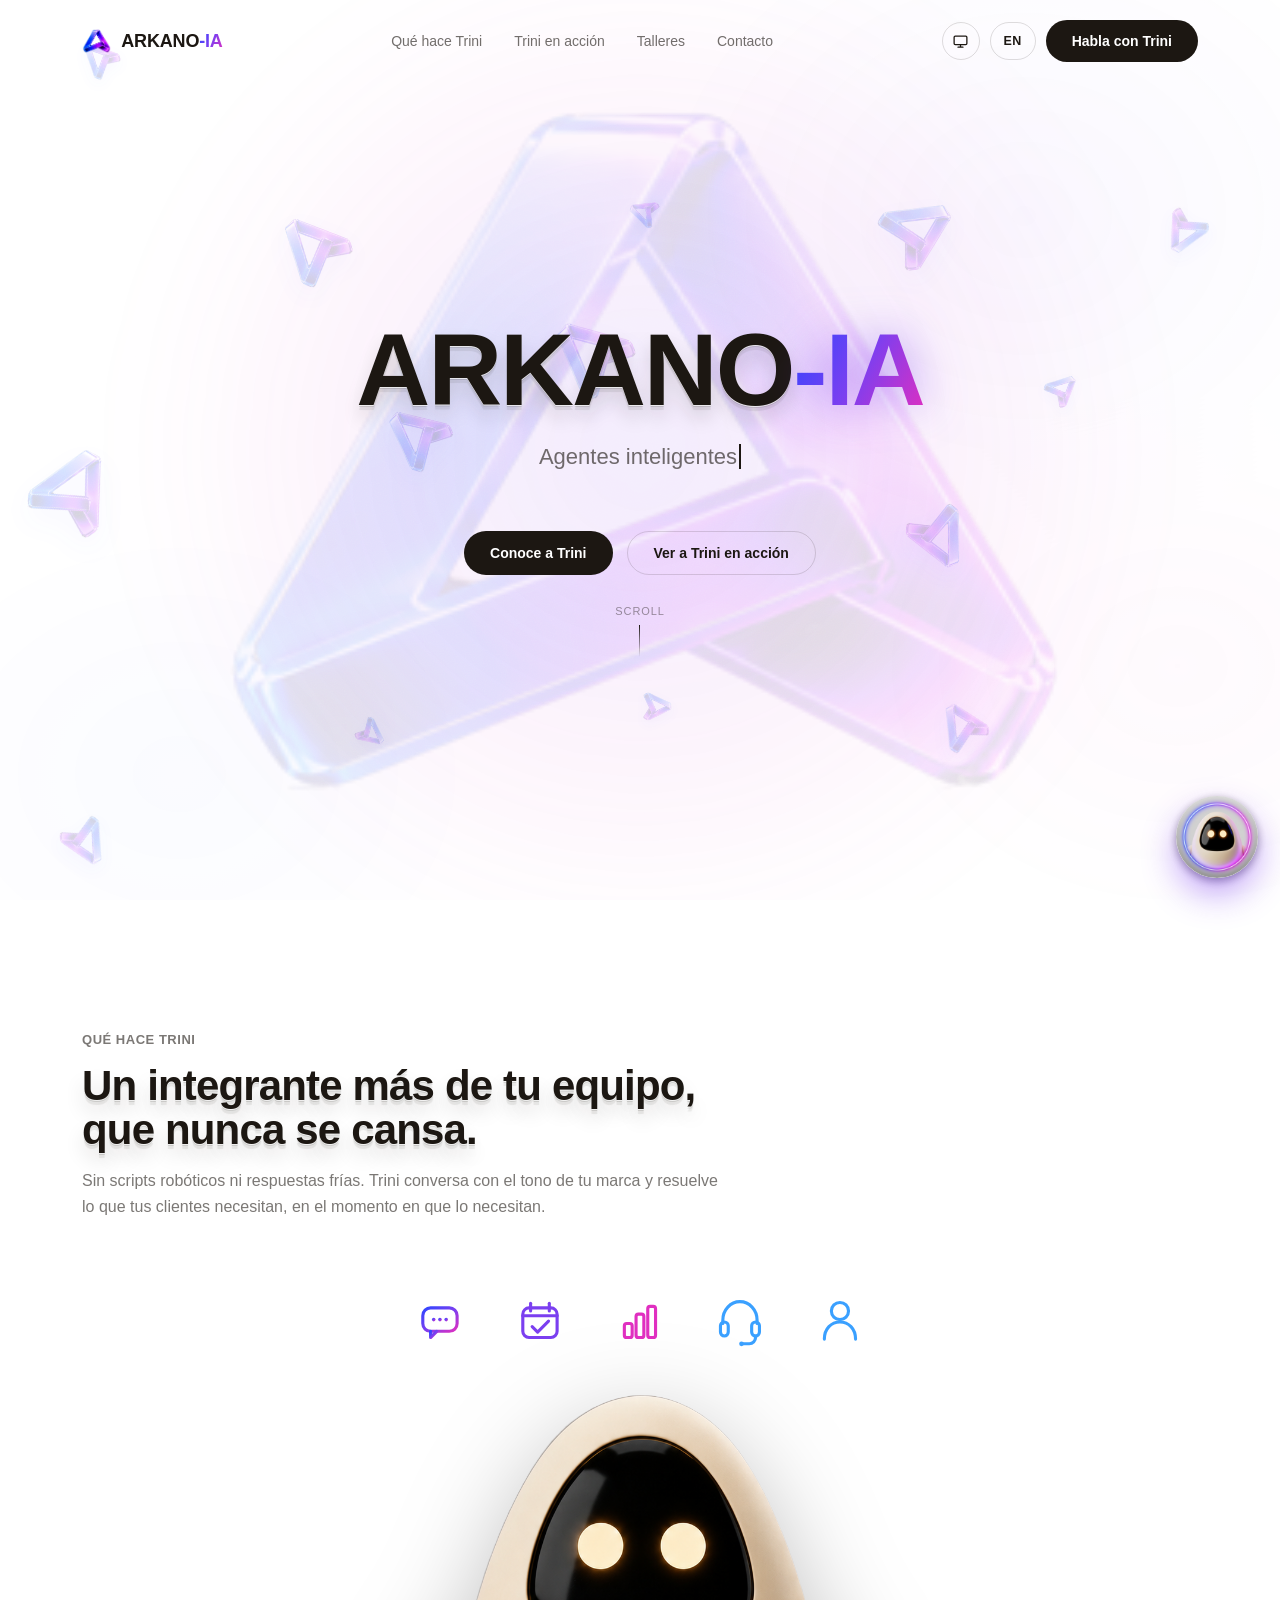
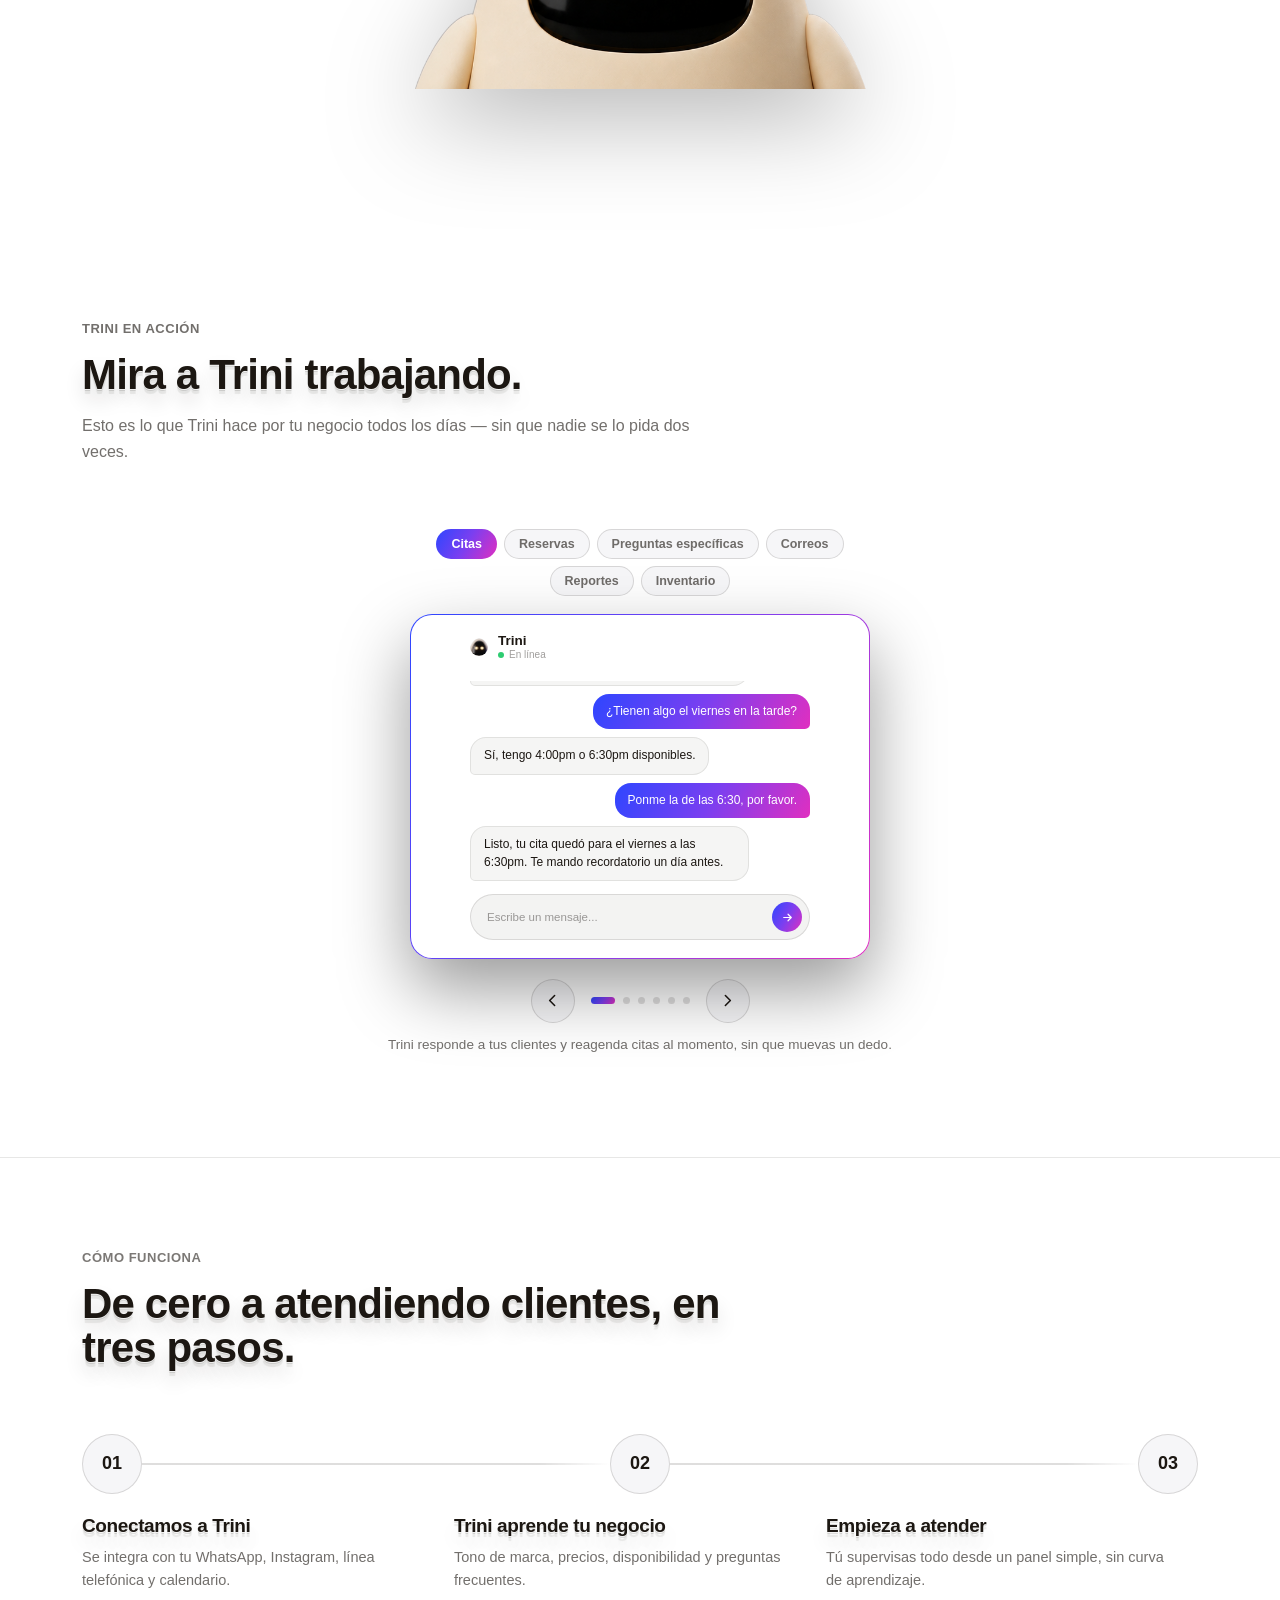
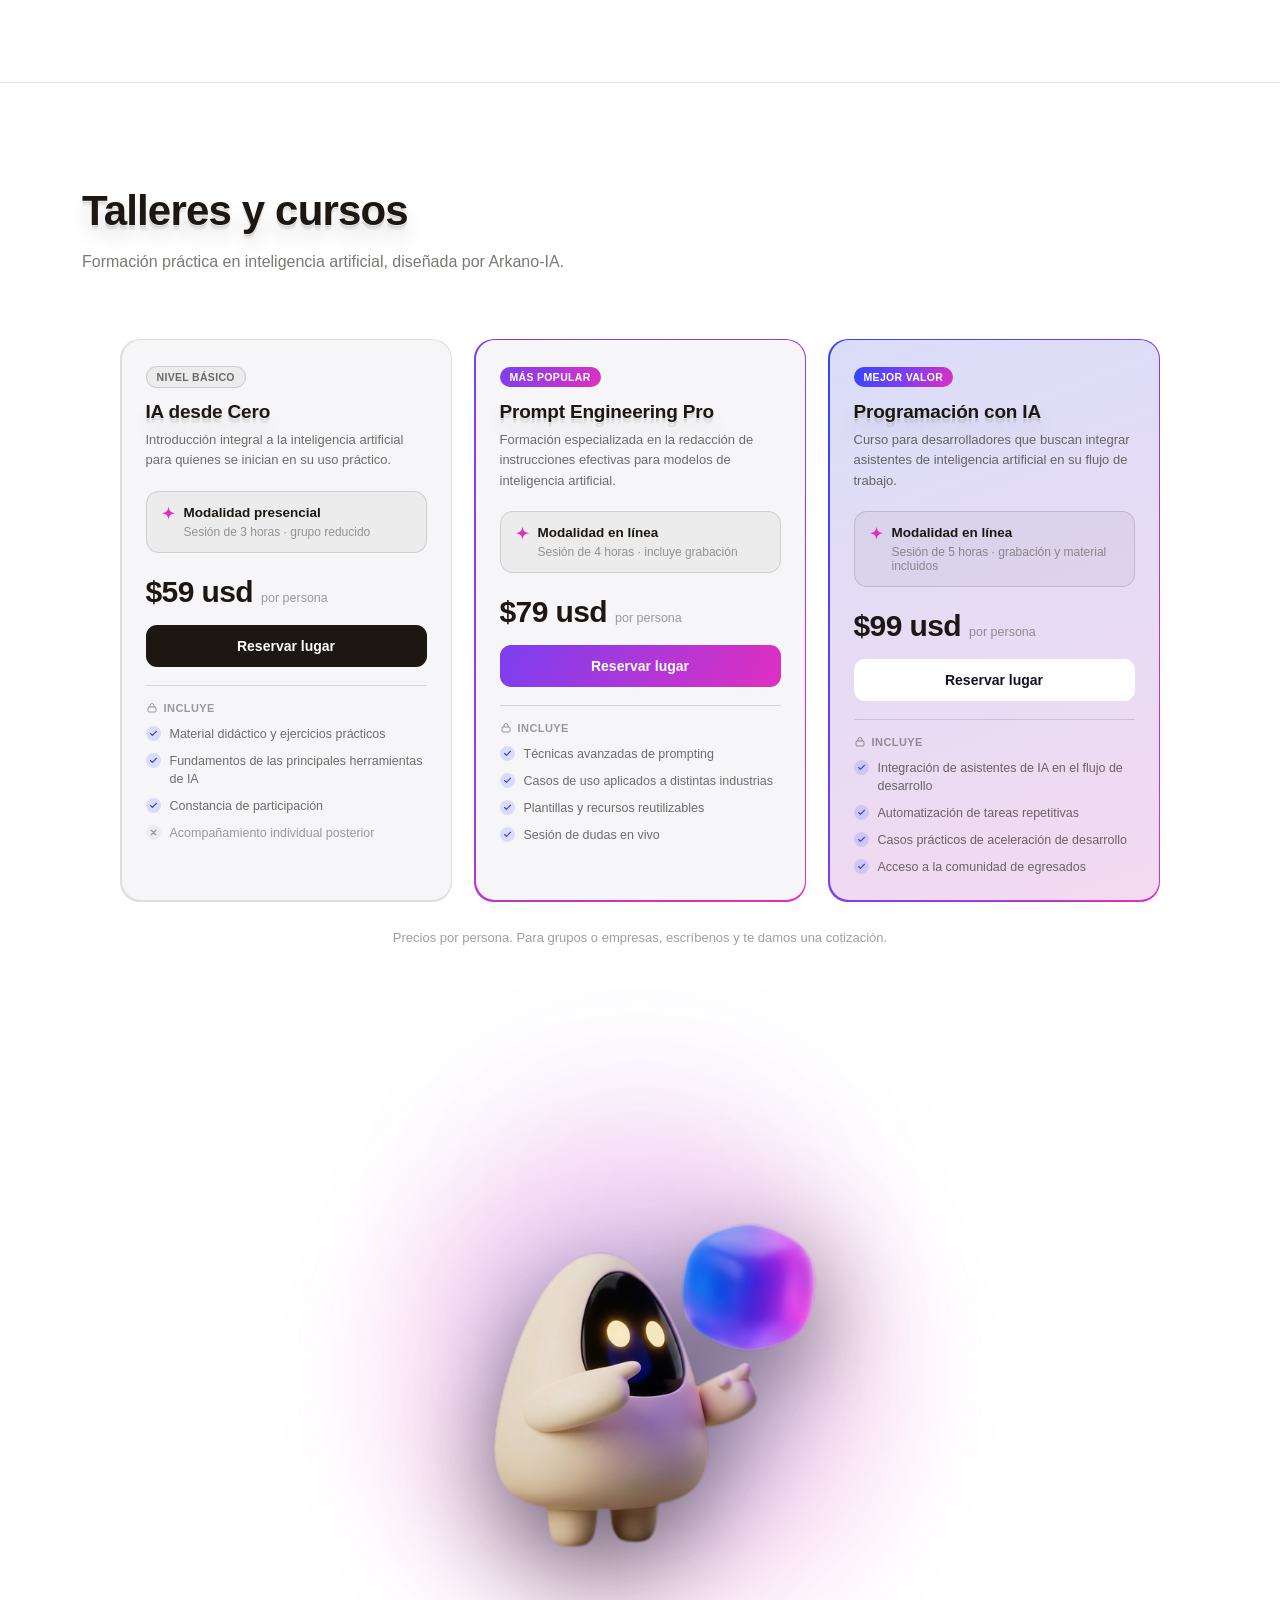
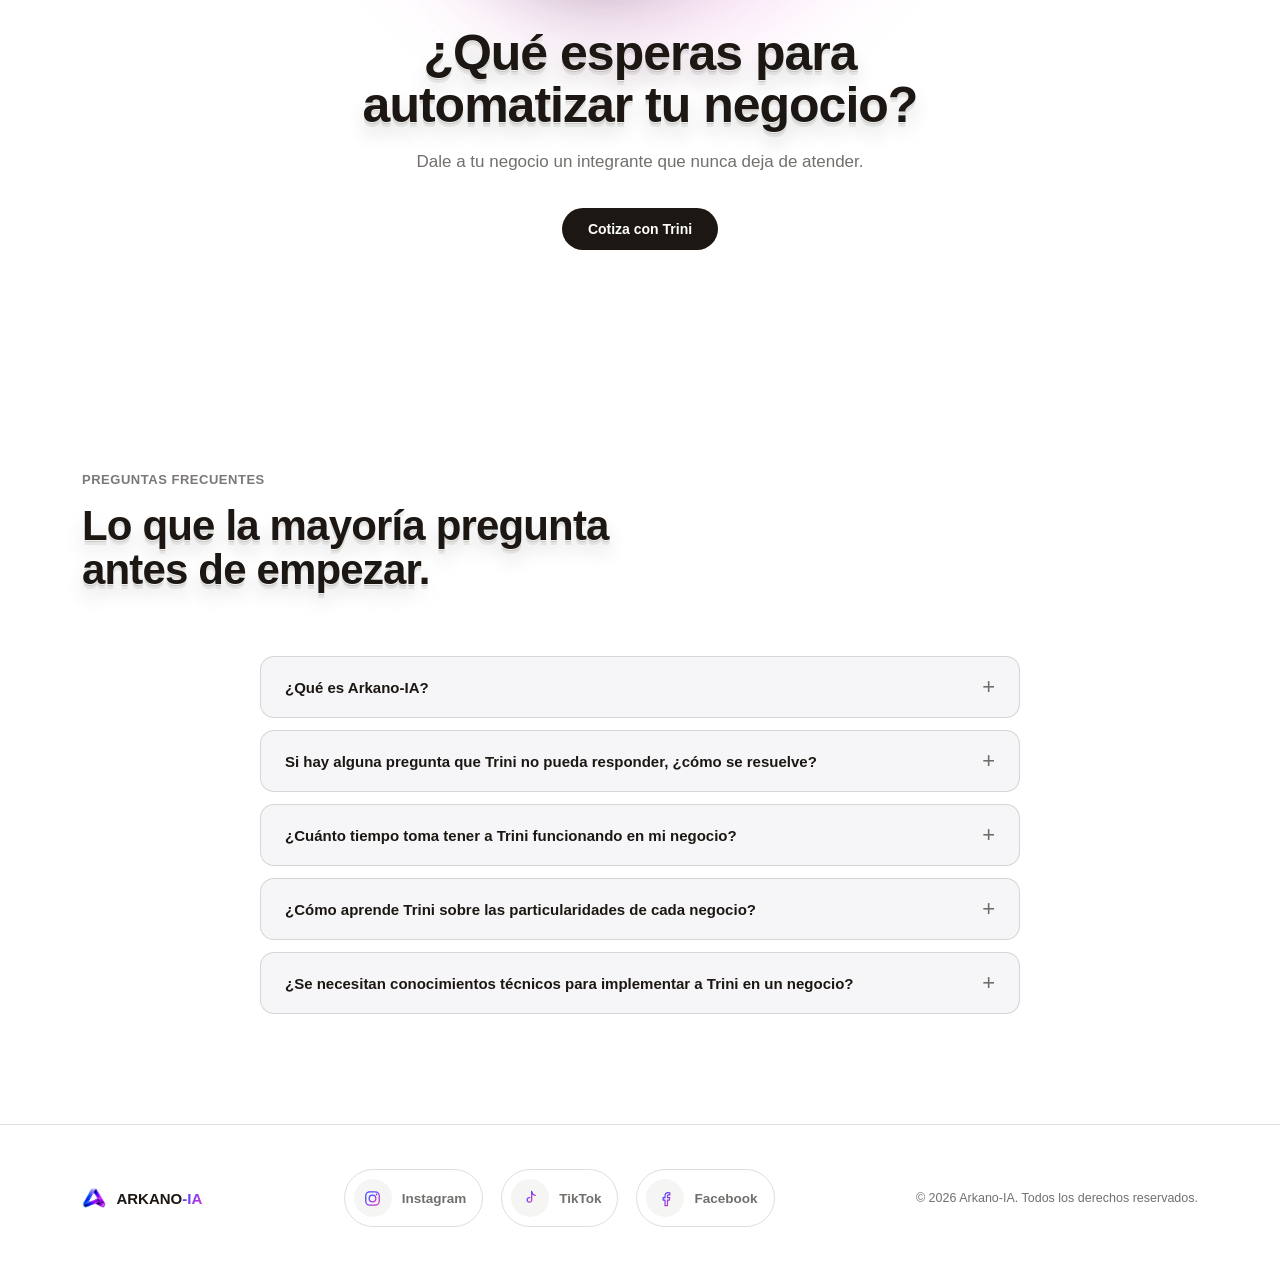
==== frontend/index.html @ 815e3ec0 "fix" ====
<!DOCTYPE html>
<html lang="es">
<head>
<meta charset="UTF-8">
<meta name="viewport" content="width=device-width, initial-scale=1.0">
<title>Arkano-IA — Trini, tu agente de IA para negocios</title>
<meta name="description" content="Trini es el agente de IA de Arkano-IA: atiende chats, llamadas y agenda por tu negocio, 24/7.">
<style>
  :root{
    --g1:#2e46ff;
    --g2:#7b3ff0;
    --g3:#e02fc0;
    --gradient: linear-gradient(120deg, var(--g1) 0%, var(--g2) 50%, var(--g3) 100%);
    --blue-vivid:#3aa0ff;
    --purple-vivid:#a855f7;
    --pink-vivid:#e02fc0;
    --cream:#f1e2ce;
    --ease: cubic-bezier(.16,.8,.24,1);
    --font: -apple-system, BlinkMacSystemFont, "Helvetica Neue", Helvetica, Arial, sans-serif;
  }
  /* ---------- THEME TOKENS ---------- */
  html[data-resolved-theme="dark"]{
    --bg0:#0a0a0b; --bg0-alt:#111113; --bg1:#111113;
    --on0:#ffffff; --on0-soft:rgba(255,255,255,.62); --on0-faint:rgba(255,255,255,.4);
    --on1:#ffffff; --on1-soft:rgba(255,255,255,.58);
    --line0:rgba(255,255,255,.12); --line1:rgba(255,255,255,.1);
    --card-hover:rgba(255,255,255,.045);
    --nav-scrolled:rgba(10,10,11,.78);
    --pill-icon:#ffffff;
    --bg1-veil:rgba(10,10,11,.62);
    --wallpaper-bg:#08080a;
    --heading-shadow: 0 1px 0 rgba(255,255,255,.14), 0 2px 0 rgba(0,0,0,.55), 0 4px 1px rgba(0,0,0,.4), 0 10px 18px rgba(0,0,0,.4);
    --tl-card-bg:#0b0b14; --tl-card-fg:#ffffff; --tl-card-fg-soft:rgba(255,255,255,.62); --tl-card-fg-faint:rgba(255,255,255,.4);
    --tl-card-surface:rgba(255,255,255,.07); --tl-card-surface-border:rgba(255,255,255,.09);
    --tl-card-input-bg:rgba(255,255,255,.06); --tl-card-input-border:rgba(255,255,255,.12);
    --icon-purple:#a78bfa; --icon-pink:#f472d0; --icon-blue:#63b3ff;
  }
  html[data-resolved-theme="light"]{
    --bg0:#ffffff; --bg0-alt:#f6f6f8; --bg1:#f4f4f6;
    --on0:#1c1712; --on0-soft:rgba(28,23,18,.62); --on0-faint:rgba(28,23,18,.42);
    --on1:#1c1712; --on1-soft:rgba(28,23,18,.58);
    --line0:rgba(28,23,18,.14); --line1:rgba(28,23,18,.1);
    --card-hover:rgba(28,23,18,.045);
    --nav-scrolled:rgba(255,255,255,.82);
    --pill-icon:#1c1712;
    --bg1-veil:rgba(255,255,255,.68);
    --wallpaper-bg:#ffffff;
    --heading-shadow: 0 1px 0 rgba(255,255,255,.7), 0 2px 0 rgba(28,23,18,.12), 0 5px 1px rgba(28,23,18,.08), 0 12px 20px rgba(28,23,18,.14);
    --tl-card-bg:#ffffff; --tl-card-fg:#1c1712; --tl-card-fg-soft:rgba(28,23,18,.62); --tl-card-fg-faint:rgba(28,23,18,.42);
    --tl-card-surface:rgba(28,23,18,.045); --tl-card-surface-border:rgba(28,23,18,.09);
    --tl-card-input-bg:rgba(28,23,18,.05); --tl-card-input-border:rgba(28,23,18,.12);
    --icon-purple:#7b3ff0; --icon-pink:#e02fc0; --icon-blue:#3aa0ff;
  }
  *{margin:0;padding:0;box-sizing:border-box;}
  html{scroll-behavior:smooth;}
  body{
    font-family:var(--font);
    background:var(--bg0);
    color:var(--on0);
    -webkit-font-smoothing:antialiased;
    overflow-x:hidden;
    transition:background .5s var(--ease),color .5s var(--ease);
  }
  h1,h2,h3,.display{
    font-family:var(--font);
    font-weight:700;
    letter-spacing:-0.02em;
    line-height:1.05;
    text-shadow:var(--heading-shadow);
  }
  .grad-text{text-shadow:none;}
  img{display:block;max-width:100%;}
  a{color:inherit;text-decoration:none;}
  section{position:relative;}
  .wrap{max-width:1180px;margin:0 auto;padding:0 32px;}
  .eyebrow{
    display:inline-flex;align-items:center;gap:8px;
    font-size:13px;font-weight:600;letter-spacing:.04em;text-transform:uppercase;
    color:var(--on1-soft);
  }
  .grad-text{
    background:var(--gradient);
    -webkit-background-clip:text;background-clip:text;color:transparent;
    -webkit-text-fill-color:transparent;
  }

  /* ---------- LOGO CORE (single fixed logo at the epicenter of the page,
     replaces the old scattered "brand-field" logos. Behaves like a nucleus:
     opens/assembles on load, breathes gently, and a light sweep travels
     across it tied to scroll position). ---------- */
  .logo-core{
    position:fixed;inset:0;z-index:-1;
    background:var(--wallpaper-bg);
    overflow:hidden;pointer-events:none;
    display:flex;align-items:center;justify-content:center;
    transition:background .5s var(--ease);
  }
  /* ---------- LIVE WALLPAPER (page-wide, both themes: floating Arkano
     logos in a soft "espacio arkaniano" — twinkling stars in dark mode,
     bright airy version with no cream in light mode). Fixed, sits behind
     all real content and behind Trini's video, in front of nothing but the
     flat wallpaper-bg color above. ---------- */
  #pageWallpaper{position:fixed;inset:0;z-index:-1;pointer-events:none;}

  /* single cursor aura, page-wide, always on while the pointer moves —
     one medium glow that follows the cursor everywhere on the site
     (replaces the old dual-aura setup: small dot + hero-only big glow) */
  #cursorAura{
    position:fixed;top:0;left:0;width:190px;height:190px;border-radius:50%;
    background:radial-gradient(circle, rgba(123,63,240,.30), rgba(224,47,192,.12) 45%, rgba(123,63,240,0) 72%);
    transform:translate3d(-9999px,-9999px,0);
    pointer-events:none;z-index:150;opacity:0;
    transition:opacity .4s var(--ease);
    mix-blend-mode:screen;
  }
  html[data-resolved-theme="light"] #cursorAura{
    background:radial-gradient(circle, rgba(46,70,255,.16), rgba(224,47,192,.06) 45%, rgba(46,70,255,0) 72%);
    mix-blend-mode:multiply;
  }
  #cursorAura.active{opacity:1;}
  @media(hover:none), (pointer:coarse){ #cursorAura{display:none;} }
  .logo-core-glow{
    position:absolute;left:50%;top:50%;width:min(90vw,1000px);height:min(90vw,1000px);
    transform:translate(-50%,-50%);
    background:radial-gradient(ellipse at center, rgba(123,63,240,.22), rgba(224,47,192,.10) 45%, transparent 72%);
    filter:blur(60px);
  }
  .logo-core-mark{
    position:relative;width:min(72vw,880px);height:min(72vw,880px);
    opacity:0;
    animation:coreOpen 1.6s var(--ease) .2s forwards;
  }
  .logo-core-mark img{
    width:100%;height:100%;object-fit:contain;
    filter:saturate(1.05);
    opacity:.14;
  }
  .logo-core-mark::after{
    /* moving shine, position driven by JS via --core-shine (0 to 1, tied to scroll) */
    content:"";position:absolute;inset:0;
    background:linear-gradient(115deg, transparent 30%, rgba(255,255,255,.55) 47%, rgba(255,255,255,.55) 53%, transparent 70%);
    background-size:280% 280%;
    background-position:calc(var(--core-shine,0) * 100%) calc(var(--core-shine,0) * 100%);
    -webkit-mask-image:url("[data-uri]");mask-image:url("[data-uri]");
    -webkit-mask-size:contain;mask-size:contain;
    -webkit-mask-repeat:no-repeat;mask-repeat:no-repeat;
    -webkit-mask-position:center;mask-position:center;
    mix-blend-mode:overlay;pointer-events:none;
  }
  html[data-resolved-theme="light"] .logo-core-mark img{opacity:.10;}
  html[data-resolved-theme="light"] .logo-core-glow{opacity:.5;}
  @keyframes coreOpen{
    0%{opacity:0;}
    100%{opacity:1;}
  }

  /* ---------- NAV ---------- */
  .nav{
    position:fixed;top:0;left:0;right:0;z-index:100;
    padding:20px 0;
    transition:background .4s var(--ease),border-color .4s var(--ease),padding .3s var(--ease);
    border-bottom:1px solid transparent;
  }
  .nav.scrolled{
    background:var(--nav-scrolled);
    backdrop-filter:blur(14px);
    -webkit-backdrop-filter:blur(14px);
    border-bottom:1px solid var(--line0);
    padding:14px 0;
  }
  .nav .wrap{display:flex;align-items:center;justify-content:space-between;gap:18px;}
  .brand{display:flex;align-items:center;gap:10px;font-weight:700;font-size:18px;letter-spacing:-0.01em;color:var(--on0);}
  .brand img{height:24px;width:auto;flex:0 0 auto;display:block;}
  .nav-links{display:flex;gap:32px;list-style:none;}
  .nav-links a{
    font-size:14px;font-weight:500;color:var(--on0-soft);
    transition:color .3s var(--ease);
    position:relative;
  }
  .nav-links a:hover{color:var(--on0);}
  .nav-links a::after{
    content:"";position:absolute;left:0;bottom:-6px;width:0;height:1.5px;
    background:var(--gradient);transition:width .3s var(--ease);
  }
  .nav-links a:hover::after{width:100%;}
  .nav-cta{display:flex;align-items:center;gap:10px;}
  .menu-btn{display:none;background:none;border:none;cursor:pointer;padding:6px;}
  .menu-btn span{display:block;width:22px;height:2px;background:var(--on0);margin:5px 0;transition:.3s;}

  /* compact toggles */
  .toggle-btn{
    display:flex;align-items:center;justify-content:center;
    width:38px;height:38px;border-radius:50%;
    border:1px solid var(--line0);background:transparent;cursor:pointer;
    color:var(--pill-icon);transition:border-color .3s var(--ease),background .3s var(--ease);
    flex:0 0 auto;position:relative;
  }
  .toggle-btn:hover{border-color:var(--on0-soft);background:var(--card-hover);}
  .toggle-btn svg{width:17px;height:17px;display:block;}
  .toggle-btn .ic{display:none;}
  .toggle-btn .ic.active{display:block;}
  .lang-btn{
    width:auto;padding:0 13px;font-size:12.5px;font-weight:700;letter-spacing:.03em;border-radius:19px;
  }

  /* ---------- BUTTONS ---------- */
  .btn{
    display:inline-flex;align-items:center;justify-content:center;gap:8px;
    padding:13px 26px;border-radius:100px;
    font-size:14px;font-weight:600;
    cursor:pointer;border:none;
    transition:transform .35s var(--ease), box-shadow .35s var(--ease), background .3s var(--ease), color .3s var(--ease);
    white-space:nowrap;
  }
  .btn:active{transform:scale(.96);}
  .btn-primary{
    background:var(--on0);color:var(--bg0);
    position:relative;isolation:isolate;
  }
  .btn-primary::before{
    content:"";position:absolute;inset:-2px;border-radius:100px;
    background:var(--gradient);z-index:-1;opacity:0;
    transition:opacity .4s var(--ease);
  }
  .btn-primary:hover{transform:translateY(-2px);box-shadow:0 8px 24px rgba(123,63,240,.35);}
  .btn-primary:hover::before{opacity:1;}
  .btn-ghost{
    background:transparent;color:var(--on0);
    border:1px solid var(--line0);
  }
  .btn-ghost:hover{border-color:var(--on0-soft);background:var(--card-hover);}

  /* ---------- HERO ---------- */
  .hero{
    background:transparent;
    min-height:100vh;
    display:flex;flex-direction:column;justify-content:center;
    padding:120px 0 40px;
    overflow:hidden;
    position:relative;
  }
  .hero-bg-glow{
    position:absolute;inset:0;
    background:
      radial-gradient(650px 550px at 80% 24%, rgba(123,63,240,.32), transparent 60%),
      radial-gradient(550px 450px at 92% 74%, rgba(224,47,192,.22), transparent 60%),
      radial-gradient(550px 450px at 14% 86%, rgba(46,70,255,.18), transparent 60%);
    pointer-events:none;
  }
  html[data-resolved-theme="light"] .hero-bg-glow{opacity:.12;}
  .hero-grain{
    position:absolute;inset:0;opacity:.5;mix-blend-mode:overlay;pointer-events:none;
    background-image:url("data:image/svg+xml,%3Csvg xmlns='http://www.w3.org/2000/svg' width='140' height='140'%3E%3Cfilter id='n'%3E%3CfeTurbulence type='fractalNoise' baseFrequency='0.9' numOctaves='2' stitchTiles='stitch'/%3E%3C/filter%3E%3Crect width='100%25' height='100%25' filter='url(%23n)' opacity='0.35'/%3E%3C/svg%3E");
  }
  .hero .wrap{position:relative;z-index:2;flex:1;display:flex;flex-direction:column;justify-content:center;pointer-events:none;}
  .hero .wrap .btn, .hero .wrap a{pointer-events:auto;}
  .hero-col{display:flex;flex-direction:column;align-items:center;text-align:center;min-height:56vh;justify-content:center;}
  .hero-title{
    display:flex;flex-wrap:wrap;align-items:baseline;justify-content:center;
    font-size:clamp(46px,8vw,116px);
    color:var(--on0);
    line-height:.92;
    margin:0;
  }
  .hero-title .accent{
    background:var(--gradient);
    -webkit-background-clip:text;background-clip:text;color:transparent;
    -webkit-text-fill-color:transparent;
    filter:drop-shadow(0 0 22px rgba(123,63,240,.55));
    text-shadow:none;
    position:relative;
  }
  .hero-tagline{
    font-size:clamp(17px,2vw,22px);line-height:1.5;color:var(--on0-soft);
    max-width:560px;margin:22px auto 0;min-height:2.6em;
  }
  .hero-tagline .type-target{
    color:var(--on0);font-style:italic;font-weight:600;
    border-right:2px solid var(--on0);padding-right:2px;
  }
  .hero-tagline .type-target.settled{border-right:2px solid transparent;}
  .hero-actions{display:flex;gap:14px;flex-wrap:wrap;justify-content:center;margin-top:34px;}

  .scroll-cue{
    position:relative;margin:30px auto 0;
    display:flex;flex-direction:column;align-items:center;gap:8px;
    color:var(--on0-faint);font-size:11px;letter-spacing:.08em;text-transform:uppercase;
    z-index:2;
  }
  .scroll-cue .line{width:1px;height:32px;background:linear-gradient(var(--on0),transparent);animation:scrollcue 1.8s ease-in-out infinite;}
  @keyframes scrollcue{0%{opacity:0;transform:scaleY(0);transform-origin:top;}40%{opacity:1;transform:scaleY(1);transform-origin:top;}100%{opacity:0;transform:scaleY(1);transform-origin:bottom;}}

  /* ---------- REVEAL ---------- */
  .reveal{opacity:0;transform:translateY(28px);transition:opacity .8s var(--ease),transform .8s var(--ease);}
  .reveal.in-view{opacity:1;transform:translateY(0);}
  .stagger .reveal:nth-child(1){transition-delay:.05s;}
  .stagger .reveal:nth-child(2){transition-delay:.15s;}
  .stagger .reveal:nth-child(3){transition-delay:.25s;}
  .stagger .reveal:nth-child(4){transition-delay:.35s;}

  /* ---------- FEATURES ---------- */
  .features{padding:130px 0;background:var(--bg1-veil);transition:background .5s var(--ease);}
  .section-head{max-width:640px;margin-bottom:64px;}
  .section-head h2{font-size:clamp(28px,3.6vw,42px);margin-top:16px;color:var(--on1);}
  .section-head p{font-size:16px;color:var(--on1-soft);margin-top:16px;line-height:1.6;}

  .trini-skills{
    position:relative;
    max-width:800px;margin:0 auto;
    display:flex;flex-direction:column;align-items:center;
    gap:28px;
  }
  /* one centered row, all 8 icons above Trini's head — flexbox instead of
     manual absolute offsets, so they can never drift into overlapping her */
  .skill-row{
    display:flex;flex-wrap:wrap;align-items:center;justify-content:center;
    gap:20px 22px;max-width:100%;
  }
  .trini-figure{position:relative;display:flex;justify-content:center;width:100%;}
  /* source photo is already cropped to head + start of shoulder/arm, with
     background removed -- no extra CSS cropping/masking needed */
  .trini-bust-img{
    position:relative;z-index:0;display:block;
    height:clamp(200px,26vw,300px);width:auto;
    object-fit:contain;
    filter:drop-shadow(0 30px 50px rgba(0,0,0,.28));
    pointer-events:none;
    user-select:none;
  }
  /* clean line-icon style: no drop-shadow/halo (that was the source of the
     "dirty" look in light mode), no visible frame -- just the icon */
  .skill-node{
    position:relative;z-index:2;
    width:78px;height:78px;flex:0 0 auto;
    display:flex;align-items:center;justify-content:center;
    background:none;border:none;padding:0;cursor:pointer;
    transition:transform .35s var(--ease), filter .35s var(--ease);
  }
  .skill-node svg, .skill-node img{width:64%;height:64%;object-fit:contain;pointer-events:none;user-select:none;display:block;}
  .skill-node:hover, .skill-node:focus-visible{
    transform:translateY(-4px) scale(1.14);
    filter:brightness(1.12) saturate(1.15);
    outline:none;
  }
  .skill-tip{
    position:absolute;bottom:calc(100% + 10px);left:50%;
    transform:translate(-50%,4px);
    background:rgba(15,15,18,.94);color:#fff;
    font-size:11.5px;font-weight:600;white-space:nowrap;
    padding:6px 11px;border-radius:100px;
    opacity:0;pointer-events:none;
    transition:opacity .25s var(--ease), transform .25s var(--ease);
  }
  .skill-node:hover .skill-tip, .skill-node:focus-visible .skill-tip{
    opacity:1;transform:translate(-50%,0);
  }

  @media(max-width:760px){
    .trini-skills{gap:18px;}
    .skill-row{gap:14px 16px;max-width:340px;}
    .skill-node{width:58px;height:58px;}
    .trini-bust-img{height:clamp(180px,44vw,240px);}
  }

  /* ---------- HOW ---------- */
  .how{background:transparent;color:var(--on0);padding:100px 0;}
  .how .section-head h2{color:var(--on0);}
  .how .section-head p{color:var(--on0-soft);}
  .how .eyebrow{color:var(--on0-soft);}
  /* Track and text are two separate rows. Because the track is a single flex
     row, the connecting lines and the circles share the same flex cross-axis
     center by construction — no JS measurement, no drift, no "line glued to
     the bottom of the circle" bug possible. */
  .steps-track{display:flex;align-items:center;margin-top:20px;}
  .step-num{
    width:60px;height:60px;border-radius:50%;flex:0 0 auto;
    background:var(--bg0-alt);border:1px solid var(--line0);
    display:flex;align-items:center;justify-content:center;
    font-weight:700;font-size:18px;color:var(--on0);
  }
  .step-line{
    flex:1 1 auto;height:2px;position:relative;
    background:linear-gradient(90deg, var(--line0), var(--line0) 85%, transparent);
  }
  /* one continuous light travels 1->2, then only once it arrives does it
     continue 2->3 -- both segments share a single 6s cycle so they never
     animate independently/simultaneously like two separate loops. */
  .step-line::after{
    content:"";position:absolute;inset:0;
    background:var(--gradient);
    transform-origin:left center;transform:scaleX(0);
  }
  .step-line-1::after{animation:step-seg1 6s ease-in-out infinite;}
  .step-line-2::after{animation:step-seg2 6s ease-in-out infinite;}
  @keyframes step-seg1{
    0%{transform:scaleX(0);}
    8%{transform:scaleX(0);}
    42%{transform:scaleX(1);}
    100%{transform:scaleX(1);}
  }
  @keyframes step-seg2{
    0%{transform:scaleX(0);}
    58%{transform:scaleX(0);}
    92%{transform:scaleX(1);}
    100%{transform:scaleX(1);}
  }
  .steps{
    display:grid;grid-template-columns:repeat(3,1fr);gap:0;margin-top:22px;
  }
  .step{padding:0 28px 0 0;position:relative;}
  .step:first-child{padding-left:0;}
  .step h3{font-size:19px;margin-bottom:10px;font-weight:700;color:var(--on0);}
  .step p{font-size:14.5px;color:var(--on0-soft);line-height:1.6;}

  /* ---------- TRINI EN ACCIÓN: chat-example carousel. One "stage" holding
     4 scenario cards (correos, inventario, citas, llamadas); each shows a
     short chat (owner's request + Trini's reply) plus a static list of what
     got done. Next/Prev slides the stack sideways so cards physically
     change place, and the active card's one-line caption is mirrored into
     the footer. */
  .trini-live{margin-top:28px;}

  /* ---------- TRINI EN ACCION: shared frame for chat + video slides ----------
     All six demos (3 chat scenarios + 3 automation videos) live in one
     carousel and share the exact same "frame" -- same gradient border,
     radius, shadow and container size -- so it reads as one product, not
     two stitched-together sections. Chat content is centered inside the
     frame (.tl-card-chat); video fills the frame edge-to-edge (.tlv-media
     inside .tl-card-video), with the "En vivo" badge overlaid on top. */
  .tlv-badge{
    position:absolute;top:14px;right:14px;display:flex;align-items:center;gap:6px;
    background:rgba(10,10,11,.6);backdrop-filter:blur(6px);border:1px solid rgba(255,255,255,.14);
    border-radius:999px;padding:5px 10px 5px 8px;font-size:10.5px;font-weight:700;color:#fff;letter-spacing:.02em;
  }
  .tlv-badge .rec-dot{width:6px;height:6px;border-radius:50%;background:#ff5a5a;box-shadow:0 0 6px #ff5a5a;animation:tlv-pulse 1.4s ease-in-out infinite;}
  @keyframes tlv-pulse{0%,100%{opacity:1;}50%{opacity:.35;}}

  /* ---------- TRINI EN ACCION: phone-style chat mockup ----------
     Each scenario is rendered as a fixed "dark phone screen" card with a
     signature Arkano gradient border, regardless of the page's light/dark
     theme -- it reads like an actual chat screenshot, per the reference
     the client shared. Header (avatar + name + online) lives inside the
     card itself; a fake input bar at the bottom completes the app feel. */
  .tl-stage{
    position:relative;width:100%;max-width:460px;aspect-ratio:4/3;margin:0 auto;
    perspective:1200px;
  }
  @media(max-width:600px){
    .tl-stage{aspect-ratio:3/4;max-width:320px;}
  }
  .tl-card{
    position:absolute;inset:0;border-radius:22px;overflow:hidden;
    background-image:linear-gradient(var(--tl-card-bg),var(--tl-card-bg)), var(--gradient);
    background-origin:border-box;
    background-clip:padding-box, border-box;
    border:1.5px solid transparent;
    box-shadow:0 30px 70px rgba(0,0,0,.4);
    opacity:0;transform:translateX(52px) scale(.94);pointer-events:none;
    transition:transform .5s var(--ease), opacity .45s var(--ease);
    color:var(--tl-card-fg);
  }
  .tl-card.active{opacity:1;transform:translateX(0) scale(1);pointer-events:auto;z-index:3;}
  .tl-card.prev{opacity:0;transform:translateX(-52px) scale(.94);z-index:1;}
  /* chat-type slide: content centered inside the shared frame, doesn't
     stretch edge-to-edge the way the video slides do */
  .tl-card-chat{
    display:flex;align-items:center;justify-content:center;
    width:100%;height:100%;padding:18px 16px;
  }
  /* video-type slide: the video (.tlv-media) fills the shared frame
     completely -- same frame chrome, no padding letterboxing it */
  .tl-card > .tlv-media{position:relative;width:100%;height:100%;background:#0a0a0b;overflow:hidden;}
  .tl-card > .tlv-media video{width:100%;height:100%;object-fit:cover;display:block;}
  /* inner wrapper takes the mouse-follow tilt, kept separate from the
     outer .tl-card so the slide-in/out transform above never conflicts
     with it -- a small always-on "alive" motion, like aside.com's demo. */
  .tl-card-tilt{
    display:flex;flex-direction:column;width:100%;max-width:340px;max-height:100%;
    transition:transform .15s ease-out;will-change:transform;
  }

  .tl-phone-head{
    display:flex;align-items:center;gap:10px;flex:0 0 auto;
    padding-bottom:10px;margin-bottom:10px;
    border-bottom:1px solid rgba(255,255,255,.1);
  }
  .tl-phone-avatar,.tl-bubble-avatar{
    width:18px;height:18px;border-radius:50%;flex:0 0 auto;margin-top:1px;
    background-image:url("[data-uri]");background-size:cover;background-position:center;
  }
  .tl-phone-head-info strong{font-size:13.5px;font-weight:700;color:var(--tl-card-fg);display:block;}
  .tl-phone-status{font-size:10px;color:var(--tl-card-fg-faint);display:flex;align-items:center;gap:5px;margin-top:1px;}
  .tl-phone-dot{width:6px;height:6px;border-radius:50%;background:#2ecc71;display:inline-block;flex:0 0 auto;animation:tlPulse 1.4s ease-in-out infinite;}
  @keyframes tlPulse{0%,100%{opacity:1;transform:scale(1);}50%{opacity:.4;transform:scale(.7);}}

  .tl-chat{display:flex;flex-direction:column;gap:8px;flex:1;justify-content:flex-end;overflow-y:auto;scrollbar-width:none;min-height:0;}
  .tl-chat::-webkit-scrollbar{display:none;}
  .tl-bubble{max-width:82%;padding:9px 13px;border-radius:16px;font-size:12px;line-height:1.45;}
  .tl-bubble.user{align-self:flex-end;background:var(--gradient);color:#fff;border-bottom-right-radius:5px;}
  .tl-bubble.trini{
    align-self:flex-start;background:var(--tl-card-surface);border:1px solid var(--tl-card-surface-border);
    color:var(--tl-card-fg);border-bottom-left-radius:5px;
  }

  /* file-attachment bubble -- used by the reports scenario so a delivered
     file reads as a real chat attachment, never as a bare result list */
  .tl-bubble-file .tl-file-card{
    display:flex;align-items:center;gap:9px;
    background:rgba(255,255,255,.09);border:1px solid rgba(255,255,255,.14);border-radius:11px;
    padding:8px 11px;min-width:170px;margin-bottom:7px;
  }
  .tl-file-icon{width:30px;height:30px;border-radius:8px;flex:0 0 auto;background:#22c55e;color:#ffffff;display:flex;align-items:center;justify-content:center;}
  .tl-file-icon svg{width:15px;height:15px;}
  .tl-file-info{display:flex;flex-direction:column;gap:1px;min-width:0;}
  .tl-file-info strong{font-size:11px;font-weight:700;color:var(--tl-card-fg);white-space:nowrap;overflow:hidden;text-overflow:ellipsis;}
  .tl-file-info span{font-size:9.5px;color:var(--tl-card-fg-faint);}

  /* decorative input bar -- not a real text field, just completes the
     "live app" feel; the send button also advances to the next scenario */
  .tl-input-bar{
    display:flex;align-items:center;gap:9px;flex:0 0 auto;
    margin-top:13px;padding:7px 7px 7px 16px;
    border-radius:100px;background:var(--tl-card-input-bg);border:1px solid var(--tl-card-input-border);
  }
  .tl-input-fake{flex:1;font-size:11.5px;color:var(--tl-card-fg-faint);}
  .tl-send-btn{
    width:30px;height:30px;border-radius:50%;flex:0 0 auto;border:none;cursor:pointer;
    background:var(--gradient);color:#fff;display:flex;align-items:center;justify-content:center;
    transition:transform .25s var(--ease), filter .25s var(--ease);
  }
  .tl-send-btn:hover{transform:scale(1.08);filter:brightness(1.12);}
  .tl-send-btn:active{transform:scale(.95);}
  .tl-send-btn svg{width:13px;height:13px;}

  /* labeled tabs: one per scenario, showing what Trini is doing so people
     can jump straight to the case they care about instead of only using
     prev/next arrows or plain dots */
  .tl-tabs{
    display:flex;flex-wrap:wrap;align-items:center;justify-content:center;
    gap:7px;margin:0 auto 18px;max-width:460px;
  }
  .tl-tab{
    font:inherit;font-size:12.5px;font-weight:600;
    padding:7px 14px;border-radius:100px;cursor:pointer;
    color:var(--on0-soft);background:var(--bg0-alt);border:1px solid var(--line0);
    transition:color .25s var(--ease), background .25s var(--ease), border-color .25s var(--ease), transform .2s var(--ease);
  }
  .tl-tab:hover{color:var(--on0);transform:translateY(-1px);}
  .tl-tab.active{
    color:#fff;border:none;padding:8px 15px;
    background:var(--gradient);
  }
  @media(max-width:600px){ .tl-tabs{gap:6px;} .tl-tab{font-size:11.5px;padding:6px 11px;} }

  .tl-controls{display:flex;align-items:center;justify-content:center;gap:16px;margin-top:20px;}
  .tl-nav{
    width:44px;height:44px;border-radius:50%;border:1px solid var(--line0);background:var(--bg0-alt);
    display:flex;align-items:center;justify-content:center;cursor:pointer;flex:0 0 auto;
    transition:border-color .25s var(--ease), background .25s var(--ease), transform .2s var(--ease);
  }
  .tl-nav svg{width:17px;height:17px;color:var(--on0);}
  .tl-nav:hover{border:none;background:var(--gradient);transform:translateY(-1px);}
  .tl-nav:hover svg{color:#fff;}
  .tl-dots{display:flex;gap:8px;}
  .tl-dot{width:7px;height:7px;border-radius:100px;background:var(--line0);cursor:pointer;transition:width .3s var(--ease), background .3s var(--ease);border:none;padding:0;}
  .tl-dot.active{width:24px;background:var(--gradient);}
  .tl-caption-wrap{text-align:center;margin-top:14px;min-height:20px;}
  .tl-caption{font-size:13.5px;color:var(--on0-soft);opacity:0;transition:opacity .3s var(--ease);}
  .tl-caption.show{opacity:1;}

  /* ---------- TALLERES Y CURSOS (moved here from precios.html — pink
     accent, click-to-expand package cards) ---------- */
  .workshops{padding:90px 0 40px;}
  .ws-grid{display:grid;grid-template-columns:repeat(4,1fr);gap:22px;margin-top:8px;align-items:stretch;}
  .ws-grid-3{grid-template-columns:repeat(3,1fr);max-width:1040px;margin-left:auto;margin-right:auto;}
  .ws-card{position:relative;border-radius:20px;padding:1.5px;}
  .ws-card::before{content:"";position:absolute;inset:0;border-radius:20px;background:var(--line0);opacity:1;transition:opacity .25s var(--ease),background .25s var(--ease);}
  .ws-card:hover::before{opacity:1;}
  .ws-card-popular::before{background:linear-gradient(135deg, var(--g2), var(--pink-vivid));}
  .ws-card-value::before{background:var(--gradient);}
  .ws-card::after{content:"";position:absolute;inset:-16px;border-radius:26px;z-index:-1;background:var(--gradient);filter:blur(26px);opacity:0;transition:opacity .3s var(--ease);}
  .ws-card:hover::after{opacity:.3;}
  .ws-inner{position:relative;display:flex;flex-direction:column;height:100%;border-radius:19px;background:var(--bg0-alt);padding:26px 24px 24px;z-index:1;}
  .ws-card-value .ws-inner{background:linear-gradient(160deg, rgba(46,70,255,.14), rgba(224,47,192,.14)), var(--bg0-alt);}
  .ws-badge-row{display:flex;align-items:center;gap:8px;flex-wrap:wrap;margin-bottom:14px;min-height:22px;}
  .ws-badge{display:inline-flex;align-items:center;font-size:10.5px;font-weight:700;letter-spacing:.03em;text-transform:uppercase;color:var(--on0-soft);background:var(--card-hover);border:1px solid var(--line0);border-radius:999px;padding:4px 10px;}
  .ws-badge-accent{color:#fff;background:linear-gradient(120deg, var(--g2), var(--pink-vivid));border:none;}
  .ws-badge-value{color:#fff;background:var(--gradient);border:none;}
  .ws-name{font-size:19px;font-weight:800;color:var(--on0);letter-spacing:-.01em;}
  .ws-tagline{font-size:13px;color:var(--on0-soft);line-height:1.55;margin-top:8px;min-height:40px;}
  .ws-feature-box{margin-top:20px;border:1px solid var(--line0);border-radius:13px;padding:13px 14px;background:var(--card-hover);}
  .ws-feature-top{display:flex;align-items:center;gap:8px;font-size:13.5px;font-weight:700;color:var(--on0);}
  .ws-feature-top svg{width:15px;height:15px;flex:0 0 auto;color:var(--pink-vivid);}
  .ws-feature-sub{font-size:12px;color:var(--on0-faint);margin-top:5px;padding-left:23px;}
  .ws-price-row{display:flex;align-items:baseline;gap:8px;margin-top:22px;flex-wrap:wrap;}
  .ws-price{font-size:30px;font-weight:800;color:var(--on0);letter-spacing:-.02em;}
  .ws-price-note{font-size:12.5px;color:var(--on0-faint);}
  .ws-cta{margin-top:16px;width:100%;border:none;border-radius:11px;padding:13px 16px;font-size:14px;font-weight:700;cursor:pointer;font-family:var(--font);transition:transform .2s var(--ease),filter .2s var(--ease);background:var(--on0);color:var(--bg0);}
  .ws-cta:hover{filter:brightness(1.08);transform:translateY(-1px);}
  .ws-card-popular .ws-cta{background:linear-gradient(120deg, var(--g2), var(--pink-vivid));color:#fff;}
  .ws-card-value .ws-cta{background:#fff;color:#171022;}
  .ws-checklist{margin-top:18px;padding-top:16px;border-top:1px solid var(--line0);flex:1;}
  .ws-checklist-head{display:flex;align-items:center;gap:6px;font-size:11px;font-weight:700;letter-spacing:.04em;text-transform:uppercase;color:var(--on0-faint);margin-bottom:11px;}
  .ws-checklist-head svg{width:12px;height:12px;}
  .ws-checklist ul{list-style:none;display:flex;flex-direction:column;gap:9px;}
  .ws-checklist li{display:flex;align-items:flex-start;gap:9px;font-size:12.5px;color:var(--on0-soft);line-height:1.45;}
  .ws-checklist li .ws-check{flex:0 0 auto;width:15px;height:15px;border-radius:50%;display:flex;align-items:center;justify-content:center;margin-top:1px;}
  .ws-checklist li.yes .ws-check{background:rgba(46,70,255,.14);color:var(--g1);}
  .ws-checklist li.no .ws-check{background:var(--card-hover);color:var(--on0-faint);}
  .ws-checklist li.no{color:var(--on0-faint);}
  .ws-checklist li .ws-check svg{width:9px;height:9px;}
  .workshops-note{font-size:13px;color:var(--on0-faint);margin-top:28px;text-align:center;}
  @media(max-width:820px){
    .ws-grid-3{grid-template-columns:1fr;max-width:420px;}
  }

  /* ---------- TRUST ---------- */
  .trust{padding:90px 0;border-top:1px solid var(--line1);border-bottom:1px solid var(--line1);background:var(--bg1-veil);}
  .trust-grid{display:grid;grid-template-columns:repeat(2,1fr);gap:40px;max-width:760px;margin:0 auto;}
  .trust-item{display:flex;gap:16px;align-items:flex-start;}
  .trust-icon{flex:0 0 auto;width:38px;height:38px;border-radius:10px;background:var(--card-hover);display:flex;align-items:center;justify-content:center;}
  .trust-icon svg{width:19px;height:19px;}
  .trust-item h4{font-size:15.5px;font-weight:600;margin-bottom:5px;color:var(--on1);}
  .trust-item p{font-size:13.5px;color:var(--on1-soft);line-height:1.5;}

  /* ---------- CTA FINAL ---------- */
  .cta-final{
    background:transparent;color:var(--on0);
    padding:150px 0;text-align:center;overflow:hidden;position:relative;
  }
  .cta-final .bg-glow{
    position:absolute;inset:0;
    background:radial-gradient(500px 400px at 50% 20%, rgba(123,63,240,.28), transparent 65%);
    pointer-events:none;
  }
  html[data-resolved-theme="light"] .cta-final .bg-glow{opacity:.15;}
  .cta-final .img-wrap{position:relative;width:min(78vw,480px);margin:0 auto 12px;}
  .cta-final .img-glow{
    position:absolute;left:50%;top:50%;width:130%;height:130%;transform:translate(-50%,-50%);
    background:radial-gradient(ellipse at center, rgba(123,63,240,.36), rgba(224,47,192,.16) 45%, transparent 72%);
    filter:blur(36px);pointer-events:none;
  }
  .cta-final img{
    position:relative;z-index:2;width:100%;height:auto;
    animation:float 6s ease-in-out infinite;
    filter:drop-shadow(0 30px 50px rgba(0,0,0,.55));
  }
  .cta-final h2{font-size:clamp(30px,4.4vw,50px);max-width:700px;margin:0 auto 20px;position:relative;z-index:2;color:var(--on0);}
  .cta-final p{color:var(--on0-soft);font-size:17px;max-width:480px;margin:0 auto 36px;position:relative;z-index:2;}
  .cta-final .btn{position:relative;z-index:2;}
  .cta-final-actions{display:flex;gap:14px;flex-wrap:wrap;justify-content:center;position:relative;z-index:2;}

  /* ---------- FOOTER ---------- */
  footer{background:transparent;color:var(--on0-soft);padding:44px 0;border-top:1px solid var(--line0);}
  footer .wrap{display:flex;justify-content:space-between;align-items:center;flex-wrap:wrap;gap:20px;}
  .foot-brand{display:flex;align-items:center;gap:10px;font-weight:700;color:var(--on0);font-size:15px;}
  .foot-brand img{height:20px;width:auto;}
  .foot-copy{font-size:12.5px;}
  .foot-social{display:flex;gap:18px;align-items:center;flex-wrap:wrap;}
  .foot-social a{
    display:flex;align-items:center;gap:10px;
    padding:9px 16px 9px 9px;border-radius:100px;
    border:1px solid var(--line0);
    font-size:13.5px;font-weight:600;color:var(--on0-soft);
    transition:border-color .3s var(--ease),background .3s var(--ease),transform .3s var(--ease),color .3s var(--ease);
  }
  .foot-social a:hover{border-color:var(--on0-soft);background:var(--card-hover);transform:translateY(-2px);color:var(--on0);}
  .foot-social .ic-wrap{
    display:flex;align-items:center;justify-content:center;
    width:38px;height:38px;border-radius:50%;flex:0 0 auto;
    background:var(--card-hover);
  }
  .foot-social svg{width:19px;height:19px;}

  /* ---------- FAQ ---------- */
  .faq{padding:70px 0 110px;}
  .faq-list{max-width:760px;margin:36px auto 0;display:flex;flex-direction:column;gap:12px;}
  .faq-item{border:1px solid var(--line0);border-radius:14px;background:var(--bg0-alt);overflow:hidden;}
  .faq-item summary{
    list-style:none;cursor:pointer;padding:19px 24px;font-size:15px;font-weight:700;color:var(--on0);
    display:flex;align-items:center;justify-content:space-between;gap:16px;
  }
  .faq-item summary::-webkit-details-marker{display:none;}
  .faq-item summary::after{
    content:"+";font-size:22px;font-weight:400;color:var(--on0-soft);flex:0 0 auto;line-height:1;
    transition:transform .25s var(--ease);
  }
  .faq-item[open] summary::after{transform:rotate(45deg);}
  .faq-item p{margin:0;padding:0 24px 22px;font-size:14px;line-height:1.65;color:var(--on0-soft);}

  /* ---------- CHAT WIDGET (Habla con Trini) ----------
     Draggable, like a mobile chat bubble: grab it and drop it near any
     corner of the screen to free up space; it snaps to whichever corner
     is nearest on release. Position is expressed via [data-corner] so the
     panel always opens on the correct side of whichever corner it's in. */
  .chat-launcher{
    position:fixed;z-index:200;
    width:82px;height:82px;border-radius:50%;border:none;cursor:grab;
    background:url('[data-uri]') center/cover no-repeat, var(--gradient);
    display:flex;align-items:center;justify-content:center;
    /* layered shadows = the "3D button" feel: a floaty colored drop shadow,
       a tight contact shadow to ground it, and inset highlight/shade bevels
       so it reads as a raised, glossy disc rather than a flat circle */
    box-shadow:
      0 16px 34px rgba(123,63,240,.48),
      0 3px 8px rgba(0,0,0,.4),
      inset 0 2px 4px rgba(255,255,255,.55),
      inset 0 -4px 8px rgba(0,0,0,.4);
    transition:transform .3s var(--ease), box-shadow .3s var(--ease), left .35s var(--ease), top .35s var(--ease), right .35s var(--ease), bottom .35s var(--ease);
  }
  .chat-launcher.dragging{cursor:grabbing;transition:transform .15s var(--ease), box-shadow .15s var(--ease);}
  .chat-launcher[data-corner="br"]{right:22px;bottom:22px;}
  .chat-launcher[data-corner="bl"]{left:22px;bottom:22px;}
  .chat-launcher[data-corner="tr"]{right:22px;top:22px;}
  .chat-launcher[data-corner="tl"]{left:22px;top:22px;}
  .chat-launcher:hover{
    transform:scale(1.06) translateY(-2px);
    box-shadow:
      0 22px 42px rgba(123,63,240,.58),
      0 4px 10px rgba(0,0,0,.4),
      inset 0 2px 4px rgba(255,255,255,.6),
      inset 0 -4px 8px rgba(0,0,0,.4);
  }
  .chat-launcher svg{width:26px;height:26px;color:#fff;}
  .chat-launcher .ic-chat{display:none;}
  .chat-launcher .ic-close{display:none;}
  .chat-launcher.open{background:var(--gradient);}
  .chat-launcher.open .ic-close{display:block;}
  .chat-panel{
    position:fixed;z-index:200;
    width:min(90vw,360px);height:min(70vh,500px);
    background:var(--bg0);border:1px solid var(--line0);border-radius:20px;
    display:flex;flex-direction:column;overflow:hidden;
    box-shadow:0 24px 60px rgba(0,0,0,.35);
    opacity:0;transform:translateY(16px) scale(.97);pointer-events:none;
    transition:opacity .28s var(--ease),transform .28s var(--ease), left .35s var(--ease), top .35s var(--ease), right .35s var(--ease), bottom .35s var(--ease);
  }
  .chat-panel[data-corner="br"]{right:22px;bottom:94px;}
  .chat-panel[data-corner="bl"]{left:22px;bottom:94px;}
  .chat-panel[data-corner="tr"]{right:22px;top:94px;}
  .chat-panel[data-corner="tl"]{left:22px;top:94px;}
  .chat-panel.open{opacity:1;transform:translateY(0) scale(1);pointer-events:auto;}
  .chat-head{
    display:flex;align-items:center;gap:10px;padding:16px 18px;
    border-bottom:1px solid var(--line0);flex:0 0 auto;
  }
  .chat-head img{width:32px;height:32px;border-radius:50%;object-fit:cover;background:var(--card-hover);}
  .chat-head strong{display:block;font-size:14px;color:var(--on0);}
  .chat-head span{display:block;font-size:11.5px;color:var(--on0-faint);}
  .chat-body{flex:1 1 auto;overflow-y:auto;padding:16px 18px;display:flex;flex-direction:column;gap:10px;}
  .chat-msg{max-width:82%;font-size:13.5px;line-height:1.5;padding:10px 13px;border-radius:14px;}
  .chat-msg.bot{align-self:flex-start;background:var(--card-hover);color:var(--on0);border-bottom-left-radius:4px;}
  .chat-msg.user{align-self:flex-end;background:var(--gradient);color:#fff;border-bottom-right-radius:4px;}
  .chat-quick{display:flex;flex-wrap:wrap;gap:8px;padding:0 18px 12px;flex:0 0 auto;}
  .chat-quick button{
    font-size:12px;font-weight:600;padding:7px 12px;border-radius:100px;
    border:1px solid var(--line0);background:transparent;color:var(--on0-soft);cursor:pointer;
    transition:border-color .25s var(--ease),color .25s var(--ease);
  }
  .chat-quick button:hover{border-color:var(--on0-soft);color:var(--on0);}
  .chat-input-row{display:flex;gap:8px;padding:12px;border-top:1px solid var(--line0);flex:0 0 auto;}
  .chat-input-row input{
    flex:1;border:1px solid var(--line0);background:transparent;color:var(--on0);
    border-radius:100px;padding:10px 14px;font-size:13.5px;font-family:var(--font);outline:none;
  }
  .chat-input-row input:focus{border-color:var(--on0-soft);}
  .chat-input-row button{
    width:38px;height:38px;border-radius:50%;border:none;cursor:pointer;flex:0 0 auto;
    background:var(--gradient);color:#fff;display:flex;align-items:center;justify-content:center;
  }
  .chat-input-row button svg{width:16px;height:16px;}
  .chat-cta{margin:0 18px 14px;flex:0 0 auto;}
  .chat-cta a{display:block;text-align:center;}

  /* ---------- CHAT: guided quote flow ---------- */
  .chat-choices{display:flex;flex-wrap:wrap;gap:8px;align-self:flex-start;max-width:92%;}
  .chat-choices button{
    font-size:12px;font-weight:600;padding:8px 13px;border-radius:100px;
    border:1px solid var(--line0);background:var(--bg0);color:var(--on0);cursor:pointer;
    transition:border-color .25s var(--ease), background .25s var(--ease), color .25s var(--ease), transform .2s var(--ease);
  }
  .chat-choices button:hover:not(:disabled){border:none;background:var(--gradient);color:#fff;transform:translateY(-1px);}
  .chat-choices button:disabled{opacity:.4;cursor:default;}
  .chat-choices button.active{border:none;background:var(--gradient);color:#fff;}
  .chat-choices button.active::before{content:"✓ ";}
  .chat-choices-continue{
    font-size:12px;font-weight:700;padding:9px 16px;border-radius:100px;
    border:none;background:var(--gradient);color:#fff;cursor:pointer;
    opacity:1;transition:opacity .2s var(--ease), transform .2s var(--ease);
  }
  .chat-choices-continue:hover:not(:disabled){transform:translateY(-1px);}
  .chat-choices-continue:disabled{opacity:.35;cursor:default;}
  .chat-profile{
    position:relative;isolation:isolate;
    align-self:stretch;border-radius:16px;padding:16px;background:var(--bg0-alt);
  }
  .chat-profile::before{
    content:"";position:absolute;inset:-1px;border-radius:17px;
    background:var(--gradient);z-index:-1;opacity:.55;
  }
  .chat-profile::after{
    content:"";position:absolute;inset:1px;border-radius:15px;
    background:var(--bg0-alt);z-index:-1;
  }
  .chat-profile h4{font-size:13.5px;font-weight:700;color:var(--on0);margin:0 0 12px;}
  .chat-field{margin-bottom:10px;}
  .chat-field label{display:block;font-size:11px;font-weight:600;color:var(--on0-soft);margin-bottom:5px;letter-spacing:.01em;}
  .chat-field input, .chat-field textarea{
    width:100%;border:1px solid var(--line0);background:var(--bg0);color:var(--on0);
    border-radius:10px;padding:9px 11px;font-size:13px;font-family:var(--font);outline:none;box-sizing:border-box;
  }
  .chat-field input:focus, .chat-field textarea:focus{border-color:var(--on0-soft);}
  .chat-field textarea{resize:vertical;min-height:52px;line-height:1.4;}
  .chat-chip-group{display:flex;flex-wrap:wrap;gap:6px;}
  .chat-chip-group button{
    font-size:11.5px;font-weight:600;padding:6px 11px;border-radius:100px;
    border:1px solid var(--line0);background:var(--bg0);color:var(--on0-soft);cursor:pointer;
    transition:border-color .2s var(--ease), background .2s var(--ease), color .2s var(--ease);
  }
  .chat-chip-group button.active{border:none;background:var(--gradient);color:#fff;}
  .chat-profile-submit{width:100%;margin-top:4px;}
  .chat-profile-error{font-size:11.5px;color:#e02fc0;margin-top:8px;display:none;}
  .chat-profile-error.show{display:block;}

  /* ---------- RESPONSIVE ---------- */
  @media(max-width:920px){
    .nav-links{display:none;}
    .menu-btn{display:block;}
    #navChatBtn{display:none;}
    .nav .wrap{flex-wrap:nowrap;}
    .brand{font-size:15px;white-space:nowrap;}
    .brand img{height:22px;}
    .hero-title{font-size:clamp(42px,13vw,64px);}
    .hero-tagline{max-width:100%;}
    .steps{grid-template-columns:1fr;gap:36px;margin-top:28px;}
    .steps-track{display:none;}
    .step{padding:0;}
    .stats-grid{grid-template-columns:1fr;gap:36px;}
    .trust-grid{grid-template-columns:1fr;gap:32px;}
    .cta-final .img-wrap{width:min(80vw,320px);}
    footer .wrap{flex-direction:column;text-align:center;}
    .chat-panel{width:min(94vw,340px);}
    .chat-launcher{width:68px;height:68px;}
    .chat-launcher[data-corner="br"]{right:16px;bottom:16px;}
    .chat-launcher[data-corner="bl"]{left:16px;bottom:16px;}
    .chat-launcher[data-corner="tr"]{right:16px;top:16px;}
    .chat-launcher[data-corner="tl"]{left:16px;top:16px;}
    .chat-panel[data-corner="br"]{right:16px;bottom:90px;}
    .chat-panel[data-corner="bl"]{left:16px;bottom:90px;}
    .chat-panel[data-corner="tr"]{right:16px;top:90px;}
    .chat-panel[data-corner="tl"]{left:16px;top:90px;}
  }
  @media(max-width:920px){
    .nav.mobile-open .nav-links{
      display:flex;position:fixed;top:64px;left:0;right:0;background:var(--bg1);
      flex-direction:column;padding:24px 32px;gap:20px;border-bottom:1px solid var(--line1);
    }
  }
</style>
</head>
<body>

<!-- shared gradient defs -->
<svg width="0" height="0" style="position:absolute">
  <defs>
    <linearGradient id="brandGrad" x1="0%" y1="0%" x2="100%" y2="100%">
      <stop offset="0%" stop-color="#2e46ff"/>
      <stop offset="50%" stop-color="#7b3ff0"/>
      <stop offset="100%" stop-color="#e02fc0"/>
    </linearGradient>
  </defs>
</svg>

<!-- fixed ambient background: one logo at the epicenter of the page, opens on
     load, breathes gently, and a light sweep travels across it as you scroll -->
<div class="logo-core" aria-hidden="true">
  <div class="logo-core-glow"></div>
  <div class="logo-core-mark"><img src="[data-uri]" alt=""></div>
</div>

<canvas id="pageWallpaper" aria-hidden="true"></canvas>
<div id="cursorAura" aria-hidden="true"></div>

<header class="nav" id="nav">
  <div class="wrap">
    <a href="#" class="brand">
      <img src="[data-uri]" alt="Arkano-IA">
      <span>ARKANO<span class="grad-text">-IA</span></span>
    </a>
    <nav>
      <ul class="nav-links">
        <li><a href="#features" data-i18n="nav.features">Qué hace Trini</a></li>
        <li><a href="#how" data-i18n="nav.how">Cómo funciona</a></li>
        <li><a href="#talleres" data-i18n="nav.pricing">Talleres</a></li>
        <li><a href="#contacto" data-i18n="nav.contact">Contacto</a></li>
      </ul>
    </nav>
    <div class="nav-cta">
      <button class="toggle-btn" id="themeBtn" aria-label="Cambiar tema" title="Tema">
        <svg class="ic ic-sun" viewBox="0 0 24 24" fill="none" stroke="currentColor" stroke-width="1.8"><circle cx="12" cy="12" r="4.2"/><path d="M12 2.5v3M12 18.5v3M4.2 4.2l2.1 2.1M17.7 17.7l2.1 2.1M2.5 12h3M18.5 12h3M4.2 19.8l2.1-2.1M17.7 6.3l2.1-2.1" stroke-linecap="round"/></svg>
        <svg class="ic ic-moon" viewBox="0 0 24 24" fill="none" stroke="currentColor" stroke-width="1.8"><path d="M20 14.5A8.5 8.5 0 1 1 9.5 4a7 7 0 0 0 10.5 10.5Z" stroke-linejoin="round"/></svg>
        <svg class="ic ic-system" viewBox="0 0 24 24" fill="none" stroke="currentColor" stroke-width="1.8"><rect x="3" y="4.5" width="18" height="12" rx="1.6"/><path d="M8.5 20h7M12 16.5V20" stroke-linecap="round"/></svg>
      </button>
      <button class="toggle-btn lang-btn" id="langBtn" aria-label="Cambiar idioma" title="Idioma">ES</button>
      <button class="btn btn-primary" id="navChatBtn" data-i18n="nav.cta">Habla con Trini</button>
      <button class="menu-btn" id="menuBtn" aria-label="Menú"><span></span><span></span><span></span></button>
    </div>
  </div>
</header>

<section class="hero">
  <div class="hero-bg-glow"></div>
  <div class="hero-grain"></div>
  <div class="wrap">
    <div class="hero-col">
      <h1 class="hero-title">ARKANO<span class="accent">-IA</span></h1>
      <p class="hero-tagline"><span data-i18n="hero.lead">Agentes inteligentes</span> <span id="typeTarget" class="type-target"></span></p>
      <div class="hero-actions">
        <a href="#contacto" class="btn btn-primary" data-i18n="hero.cta1">Conoce a Trini</a>
        <a href="#how" class="btn btn-ghost" data-i18n="hero.cta2">Ver cómo funciona</a>
      </div>
      <div class="scroll-cue"><span data-i18n="hero.scroll">Scroll</span><span class="line"></span></div>
    </div>
  </div>
</section>

<section class="features" id="features">
  <div class="wrap">
    <div class="section-head reveal">
      <span class="eyebrow" data-i18n="features.eyebrow">Qué hace Trini</span>
      <h2 data-i18n="features.title">Un integrante más de tu equipo, que nunca se cansa.</h2>
      <p data-i18n="features.desc">Sin scripts robóticos ni respuestas frías. Trini conversa con el tono de tu marca y resuelve lo que tus clientes necesitan, en el momento en que lo necesitan.</p>
    </div>
    <div class="trini-skills reveal">
      <div class="skill-row">
      <button type="button" class="skill-node" aria-label="WhatsApp">
        <svg viewBox="0 0 64 64" fill="none" xmlns="http://www.w3.org/2000/svg" aria-hidden="true"><rect x="10" y="14" width="44" height="30" rx="10" stroke="url(#brandGrad)" stroke-width="4"/><path d="M20 44 L20 52 L28 44" stroke="url(#brandGrad)" stroke-width="4" stroke-linejoin="round" stroke-linecap="round" fill="none"/><circle cx="24" cy="29" r="2.3" fill="url(#brandGrad)"/><circle cx="32" cy="29" r="2.3" fill="url(#brandGrad)"/><circle cx="40" cy="29" r="2.3" fill="url(#brandGrad)"/></svg>
        <span class="skill-tip" data-i18n="skill.1">WhatsApp</span>
      </button>
      <button type="button" class="skill-node" aria-label="Agenda">
        <svg viewBox="0 0 64 64" fill="none" xmlns="http://www.w3.org/2000/svg" aria-hidden="true"><rect x="10" y="14" width="44" height="38" rx="8" stroke="var(--icon-purple)" stroke-width="4"/><path d="M10 24 H54" stroke="var(--icon-purple)" stroke-width="4" stroke-linecap="round"/><path d="M20 8 V18" stroke="var(--icon-purple)" stroke-width="4" stroke-linecap="round"/><path d="M44 8 V18" stroke="var(--icon-purple)" stroke-width="4" stroke-linecap="round"/><path d="M22 38 L29 45 L43 31" stroke="var(--icon-purple)" stroke-width="4" stroke-linecap="round" stroke-linejoin="round"/></svg>
        <span class="skill-tip" data-i18n="skill.3">Agenda</span>
      </button>
      <button type="button" class="skill-node" aria-label="Reportes">
        <svg viewBox="0 0 64 64" fill="none" xmlns="http://www.w3.org/2000/svg" aria-hidden="true"><rect x="12" y="34" width="10" height="18" rx="3" stroke="var(--icon-pink)" stroke-width="4"/><rect x="27" y="22" width="10" height="30" rx="3" stroke="var(--icon-pink)" stroke-width="4"/><rect x="42" y="12" width="10" height="40" rx="3" stroke="var(--icon-pink)" stroke-width="4"/></svg>
        <span class="skill-tip" data-i18n="skill.4">Reportes</span>
      </button>
      <button type="button" class="skill-node" aria-label="Agente de voz">
        <svg viewBox="0 0 64 64" fill="none" xmlns="http://www.w3.org/2000/svg" aria-hidden="true"><path d="M10 34 V30 C10 16.75 19.85 6 32 6 C44.15 6 54 16.75 54 30 V34" stroke="var(--icon-blue)" stroke-width="4" stroke-linecap="round" fill="none"/><rect x="7" y="32" width="10" height="18" rx="5" stroke="var(--icon-blue)" stroke-width="4"/><rect x="47" y="32" width="10" height="18" rx="5" stroke="var(--icon-blue)" stroke-width="4"/><path d="M52 50 V52 C52 56.42 48.42 60 44 60 H36" stroke="var(--icon-blue)" stroke-width="4" stroke-linecap="round" fill="none"/><circle cx="34" cy="60" r="3" fill="var(--icon-blue)"/></svg>
        <span class="skill-tip" data-i18n="skill.5">Agente de voz</span>
      </button>
      <button type="button" class="skill-node" aria-label="Multiagentes">
        <svg viewBox="0 0 64 64" fill="none" xmlns="http://www.w3.org/2000/svg" aria-hidden="true"><circle cx="32" cy="18" r="11" stroke="var(--icon-blue)" stroke-width="4"/><path d="M12 54 C12 40.75 20.95 32 32 32 C43.05 32 52 40.75 52 54" stroke="var(--icon-blue)" stroke-width="4" stroke-linecap="round" fill="none"/></svg>
        <span class="skill-tip" data-i18n="skill.6">Multiagentes</span>
      </button>
    </div>
      <div class="trini-figure">
      <img src="[data-uri]" alt="Trini" class="trini-bust-img">
      </div>
    </div>
  </div>
</section>

<section class="how" id="how">
  <div class="wrap">
    <div class="section-head reveal">
      <span class="eyebrow" data-i18n="demo.eyebrow">Trini en acción</span>
      <h2 data-i18n="demo.title">Mira a Trini trabajando, en tiempo real.</h2>
      <p data-i18n="demo.subtitle">Esto es lo que Trini hace por tu negocio todos los días — sin que nadie se lo pida dos veces.</p>
    </div>
    <div class="trini-live reveal">
      <div class="tl-tabs" id="tlTabs">
        <button type="button" class="tl-tab" data-tl-index="0" data-i18n="tl.appt.title">Citas</button>
        <button type="button" class="tl-tab" data-tl-index="1" data-i18n="tl.calls.title">Reservas</button>
        <button type="button" class="tl-tab" data-tl-index="2" data-i18n="tl.vegan.title">Preguntas específicas</button>
        <button type="button" class="tl-tab" data-tl-index="3" data-i18n="tl.mail.title">Correos</button>
        <button type="button" class="tl-tab" data-tl-index="4" data-i18n="tl.report.title">Reportes</button>
        <button type="button" class="tl-tab" data-tl-index="5" data-i18n="tl.inv.title">Inventario</button>
      </div>
      <div class="tl-stage" id="tlStage">
        <div class="tl-card active" data-tl="0">
          <div class="tl-card-chat">
            <div class="tl-card-tilt">
            <div class="tl-phone-head">
              <span class="tl-phone-avatar" aria-hidden="true"></span>
              <div class="tl-phone-head-info">
                <strong data-i18n="chat.name">Trini</strong>
                <span class="tl-phone-status"><span class="tl-phone-dot"></span><span data-i18n="tl.online">En línea</span></span>
              </div>
            </div>
            <div class="tl-chat">
              <div class="tl-bubble user"><span data-i18n="tl.appt.q1">Hola, tengo una cita el jueves pero no voy a poder llegar. ¿La puedo cambiar?</span></div><div class="tl-bubble trini"><span data-i18n="tl.appt.a1">Claro, sin problema. ¿Qué día te queda mejor?</span></div><div class="tl-bubble user"><span data-i18n="tl.appt.q2">¿Tienen algo el viernes en la tarde?</span></div><div class="tl-bubble trini"><span data-i18n="tl.appt.a2">Sí, tengo 4:00pm o 6:30pm disponibles.</span></div><div class="tl-bubble user"><span data-i18n="tl.appt.q3">Ponme la de las 6:30, por favor.</span></div><div class="tl-bubble trini"><span data-i18n="tl.appt.a3">Listo, tu cita quedó para el viernes a las 6:30pm. Te mando recordatorio un día antes.</span></div>
            </div>
            <div class="tl-input-bar">
              <span class="tl-input-fake" data-i18n="tl.inputPlaceholder">Escribe un mensaje...</span>
              <button type="button" class="tl-send-btn" aria-label="Enviar"><svg viewBox="0 0 24 24" fill="none" stroke="currentColor" stroke-width="2.2"><path d="M5 12h14M13 6l6 6-6 6" stroke-linecap="round" stroke-linejoin="round"/></svg></button>
            </div>
          </div>
          </div>
        </div>
        <div class="tl-card" data-tl="1">
          <div class="tl-card-chat">
            <div class="tl-card-tilt">
            <div class="tl-phone-head">
              <span class="tl-phone-avatar" aria-hidden="true"></span>
              <div class="tl-phone-head-info">
                <strong data-i18n="chat.name">Trini</strong>
                <span class="tl-phone-status"><span class="tl-phone-dot"></span><span data-i18n="tl.online">En línea</span></span>
              </div>
            </div>
            <div class="tl-chat">
              <div class="tl-bubble user"><span data-i18n="tl.calls.q1">Hola, ¿cuánto cuesta el servicio y tienen espacio esta semana?</span></div><div class="tl-bubble trini"><span data-i18n="tl.calls.a1">¡Hola! El servicio básico está en $850 e incluye todo el paquete inicial. Sí tenemos espacio, ¿qué día te acomoda?</span></div><div class="tl-bubble user"><span data-i18n="tl.calls.q2">¿Podría ser el sábado en la mañana?</span></div><div class="tl-bubble trini"><span data-i18n="tl.calls.a2">Sí, tengo 10:00am o 11:30am libres ese día.</span></div><div class="tl-bubble user"><span data-i18n="tl.calls.q3">10:00am está perfecto.</span></div><div class="tl-bubble trini"><span data-i18n="tl.calls.a3">Quedaste agendado el sábado a las 10:00am. ¡Te esperamos!</span></div>
            </div>
            <div class="tl-input-bar">
              <span class="tl-input-fake" data-i18n="tl.inputPlaceholder">Escribe un mensaje...</span>
              <button type="button" class="tl-send-btn" aria-label="Enviar"><svg viewBox="0 0 24 24" fill="none" stroke="currentColor" stroke-width="2.2"><path d="M5 12h14M13 6l6 6-6 6" stroke-linecap="round" stroke-linejoin="round"/></svg></button>
            </div>
          </div>
          </div>
        </div>
        <div class="tl-card" data-tl="2">
          <div class="tl-card-chat">
            <div class="tl-card-tilt">
            <div class="tl-phone-head">
              <span class="tl-phone-avatar" aria-hidden="true"></span>
              <div class="tl-phone-head-info">
                <strong data-i18n="chat.name">Trini</strong>
                <span class="tl-phone-status"><span class="tl-phone-dot"></span><span data-i18n="tl.online">En línea</span></span>
              </div>
            </div>
            <div class="tl-chat">
              <div class="tl-bubble user"><span data-i18n="tl.vegan.q1">hola tengo antojo de algo rico pero soy vegana que me recomiendan del menu?</span></div><div class="tl-bubble trini"><span data-i18n="tl.vegan.a1">¡Con gusto! Del menú vegano tenemos tacos de jackfruit, bowl de garbanzo con aguacate y pasta al pesto sin lácteos.</span></div><div class="tl-bubble user"><span data-i18n="tl.vegan.q2">se me antoja algo con proteina cual recomiendas?</span></div><div class="tl-bubble trini"><span data-i18n="tl.vegan.a2">Te recomiendo el bowl de garbanzo, trae quinoa y tahini — es el más completo en proteína y de los favoritos entre nuestros clientes veganos.</span></div><div class="tl-bubble user"><span data-i18n="tl.vegan.q3">se oye buenisimo gracias</span></div><div class="tl-bubble trini"><span data-i18n="tl.vegan.a3">¡Con gusto! Cualquier otra duda aquí ando.</span></div>
            </div>
            <div class="tl-input-bar">
              <span class="tl-input-fake" data-i18n="tl.inputPlaceholder">Escribe un mensaje...</span>
              <button type="button" class="tl-send-btn" aria-label="Enviar"><svg viewBox="0 0 24 24" fill="none" stroke="currentColor" stroke-width="2.2"><path d="M5 12h14M13 6l6 6-6 6" stroke-linecap="round" stroke-linejoin="round"/></svg></button>
            </div>
          </div>
          </div>
        </div>
        <div class="tl-card" data-tl="3">
          <div class="tlv-media">
            <video autoplay muted loop playsinline preload="auto"><source src="[data-uri]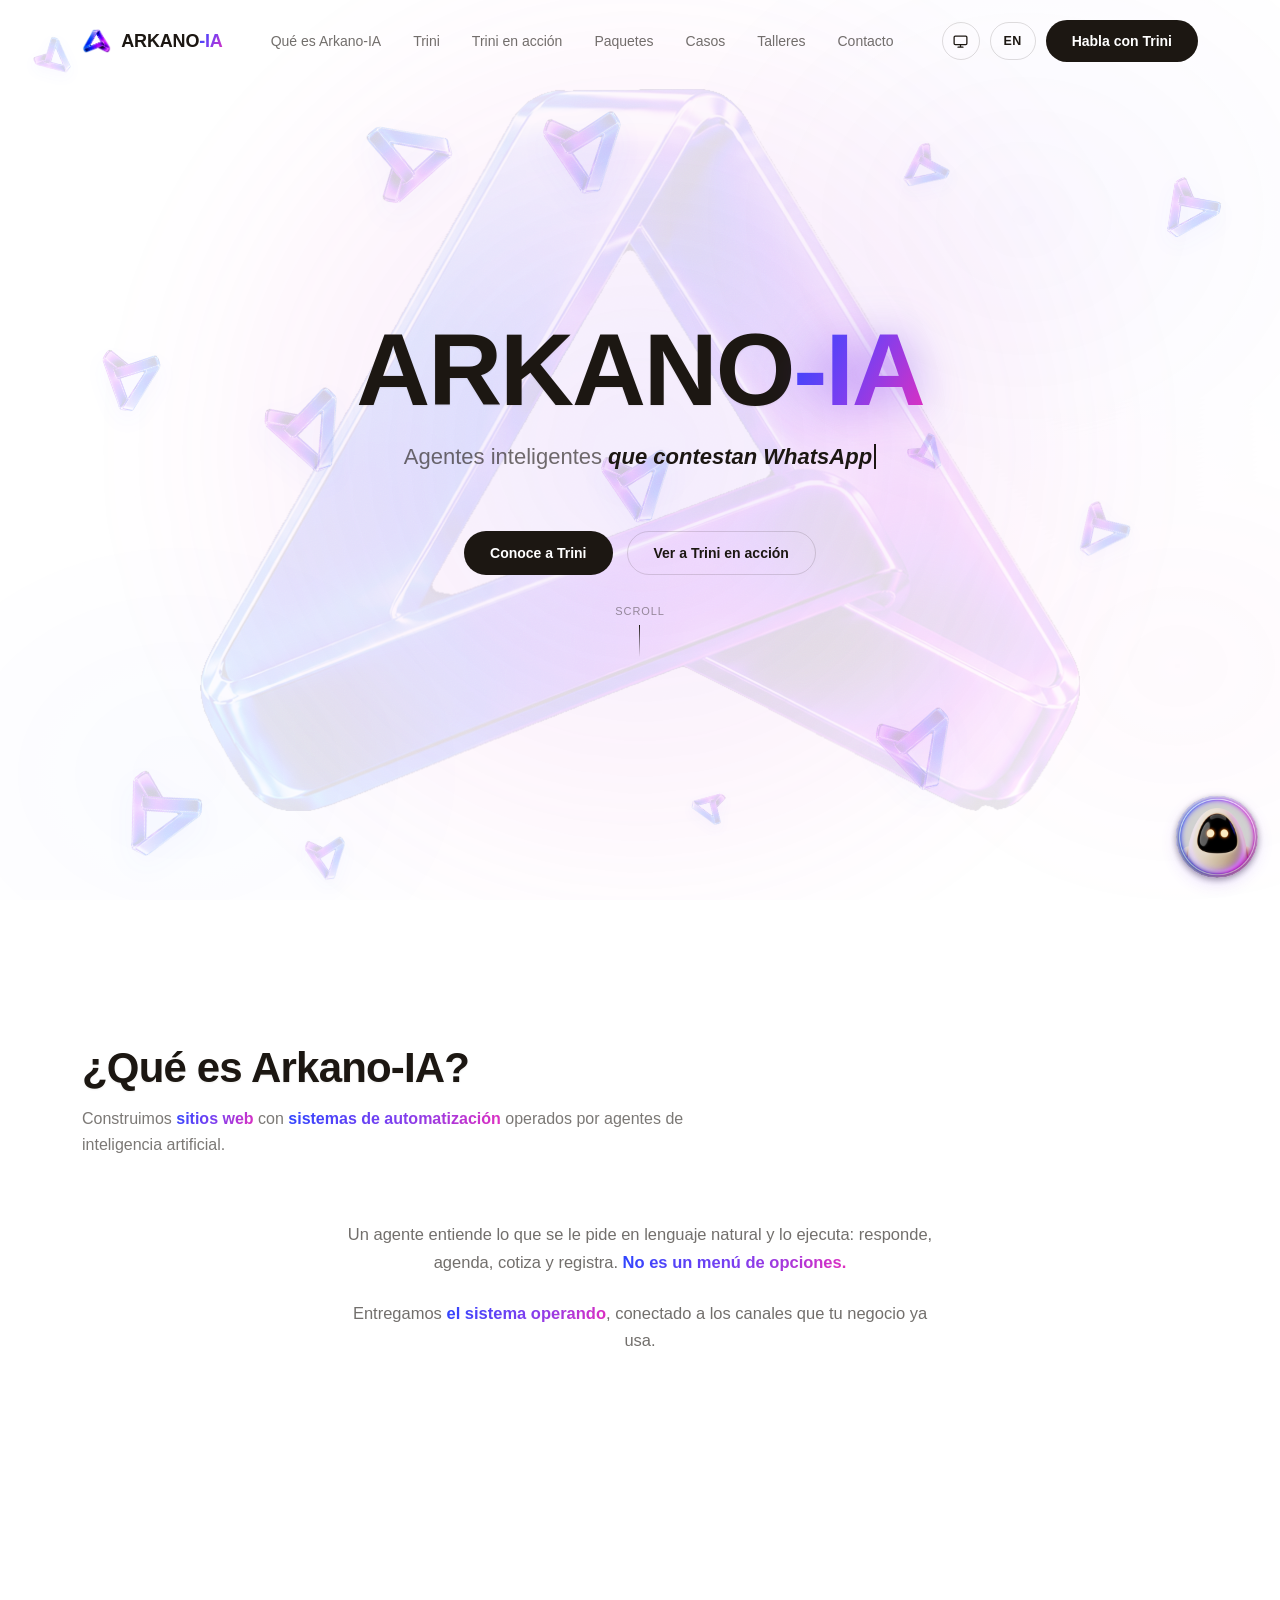
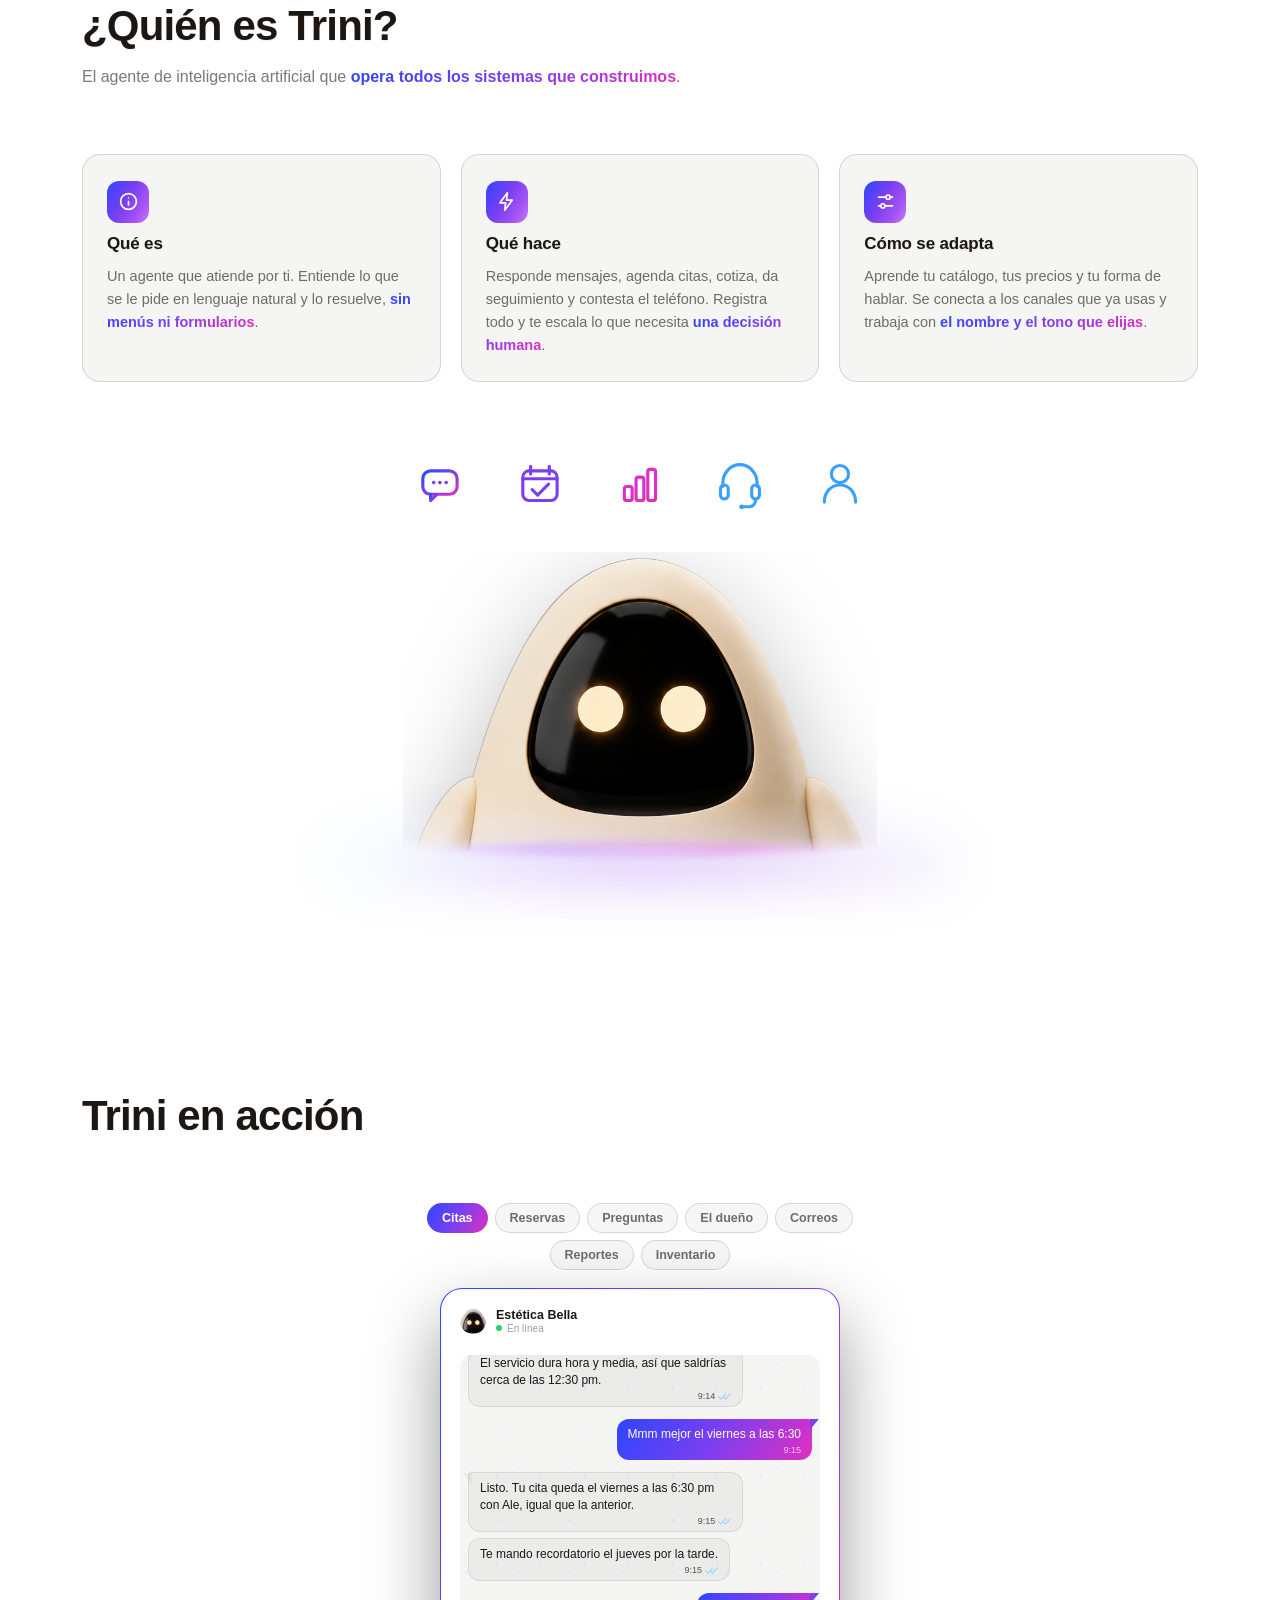
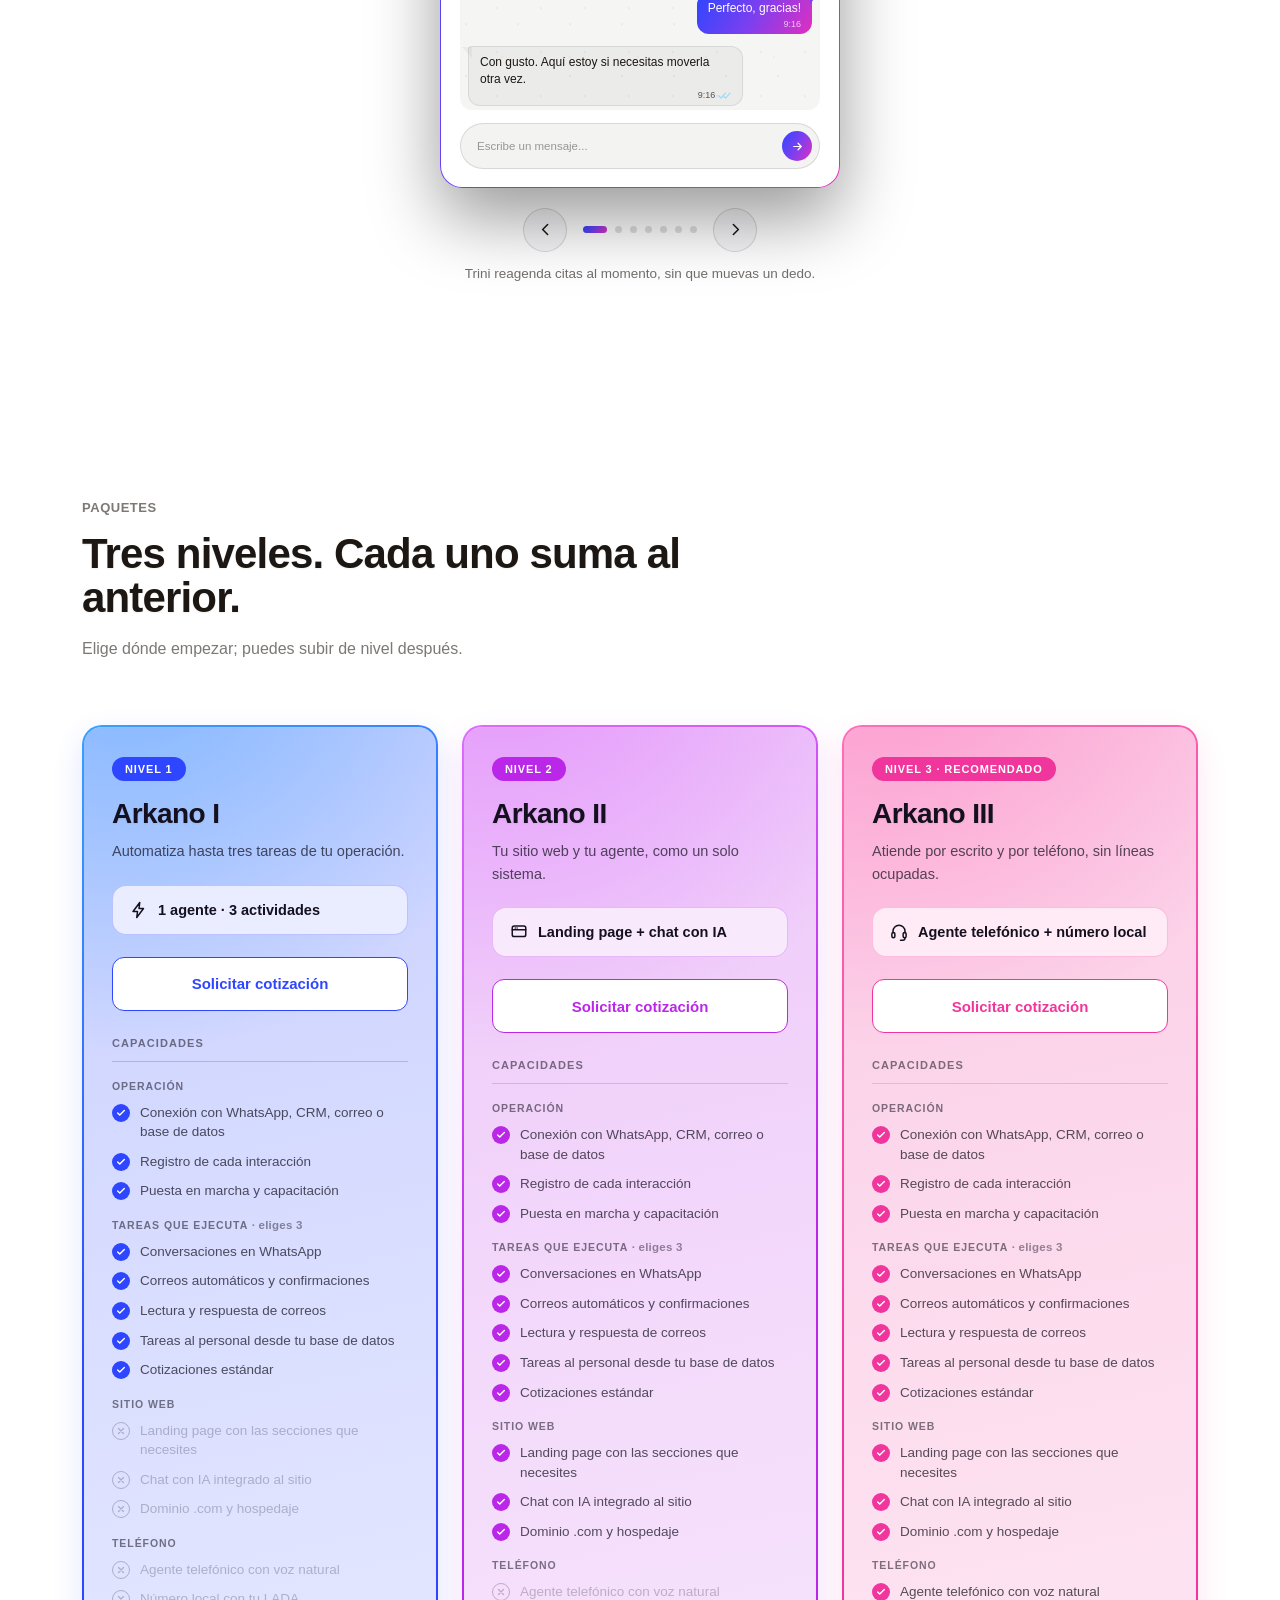
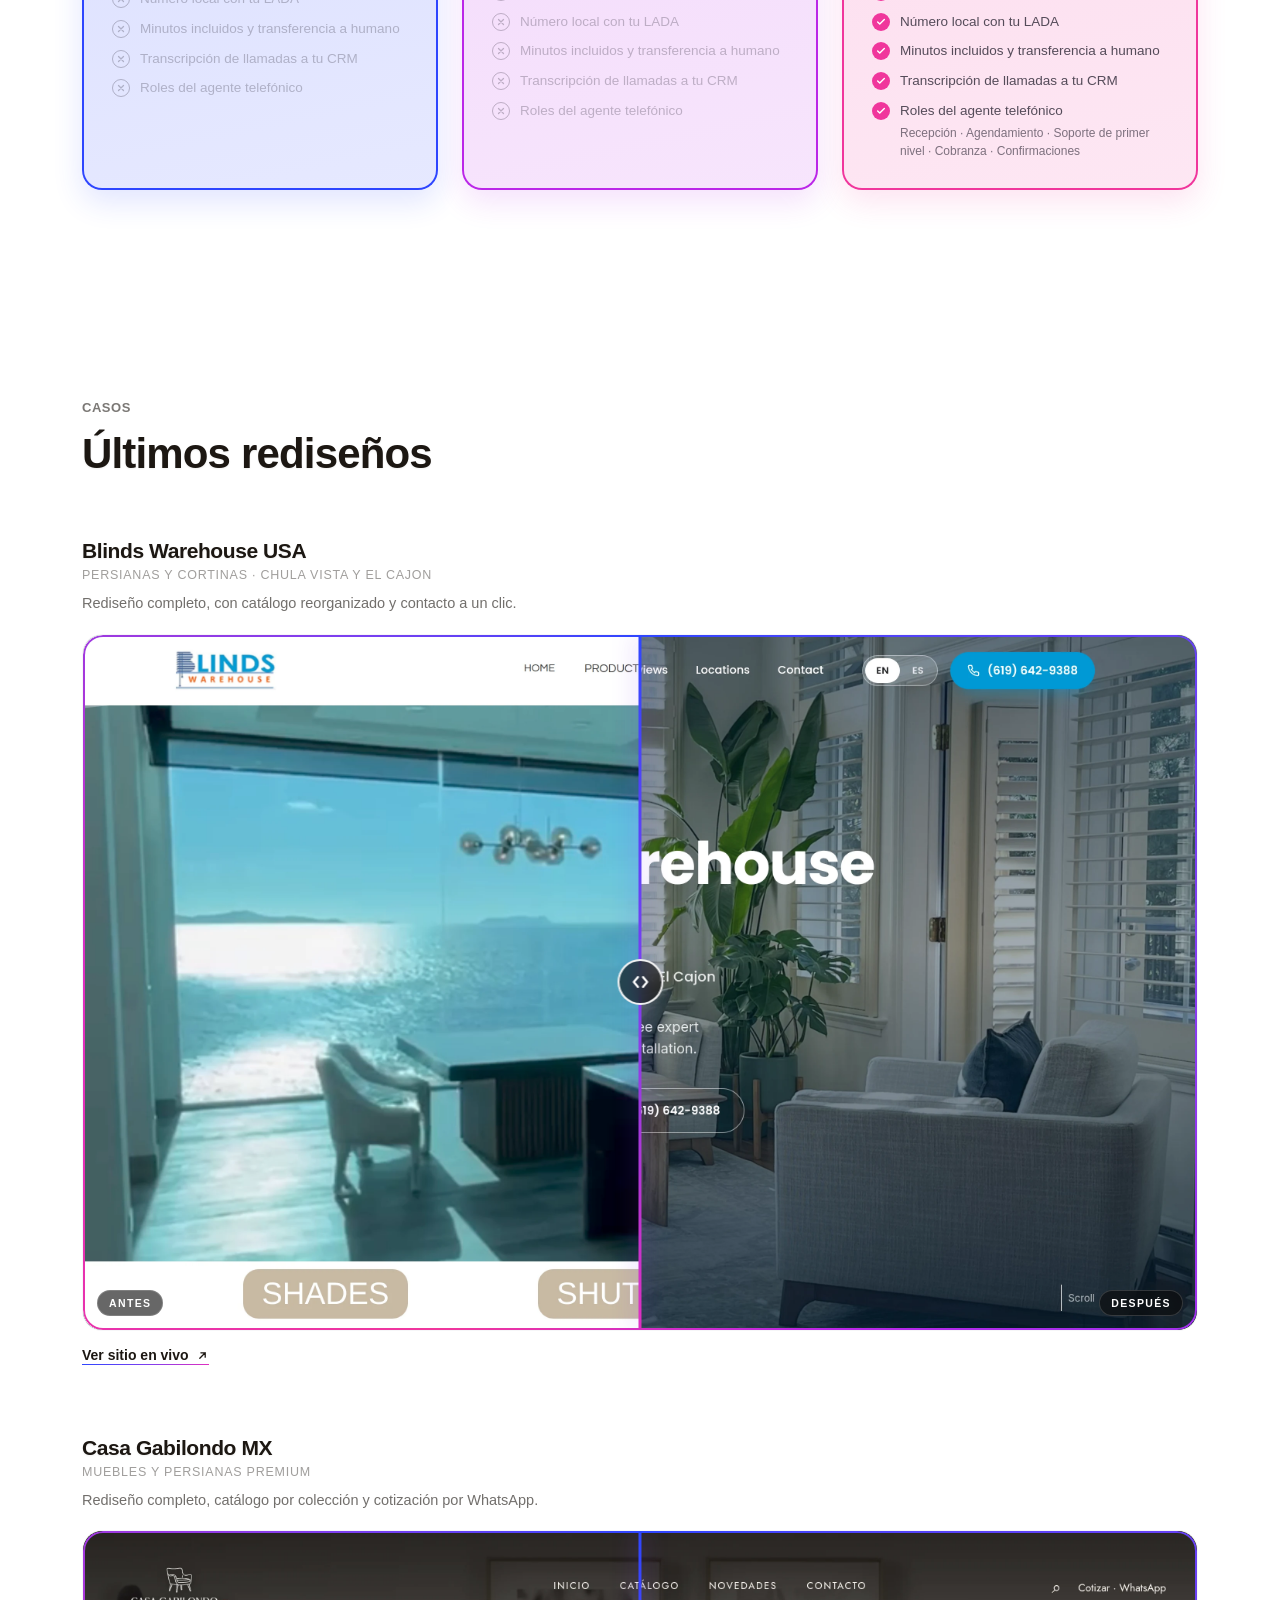
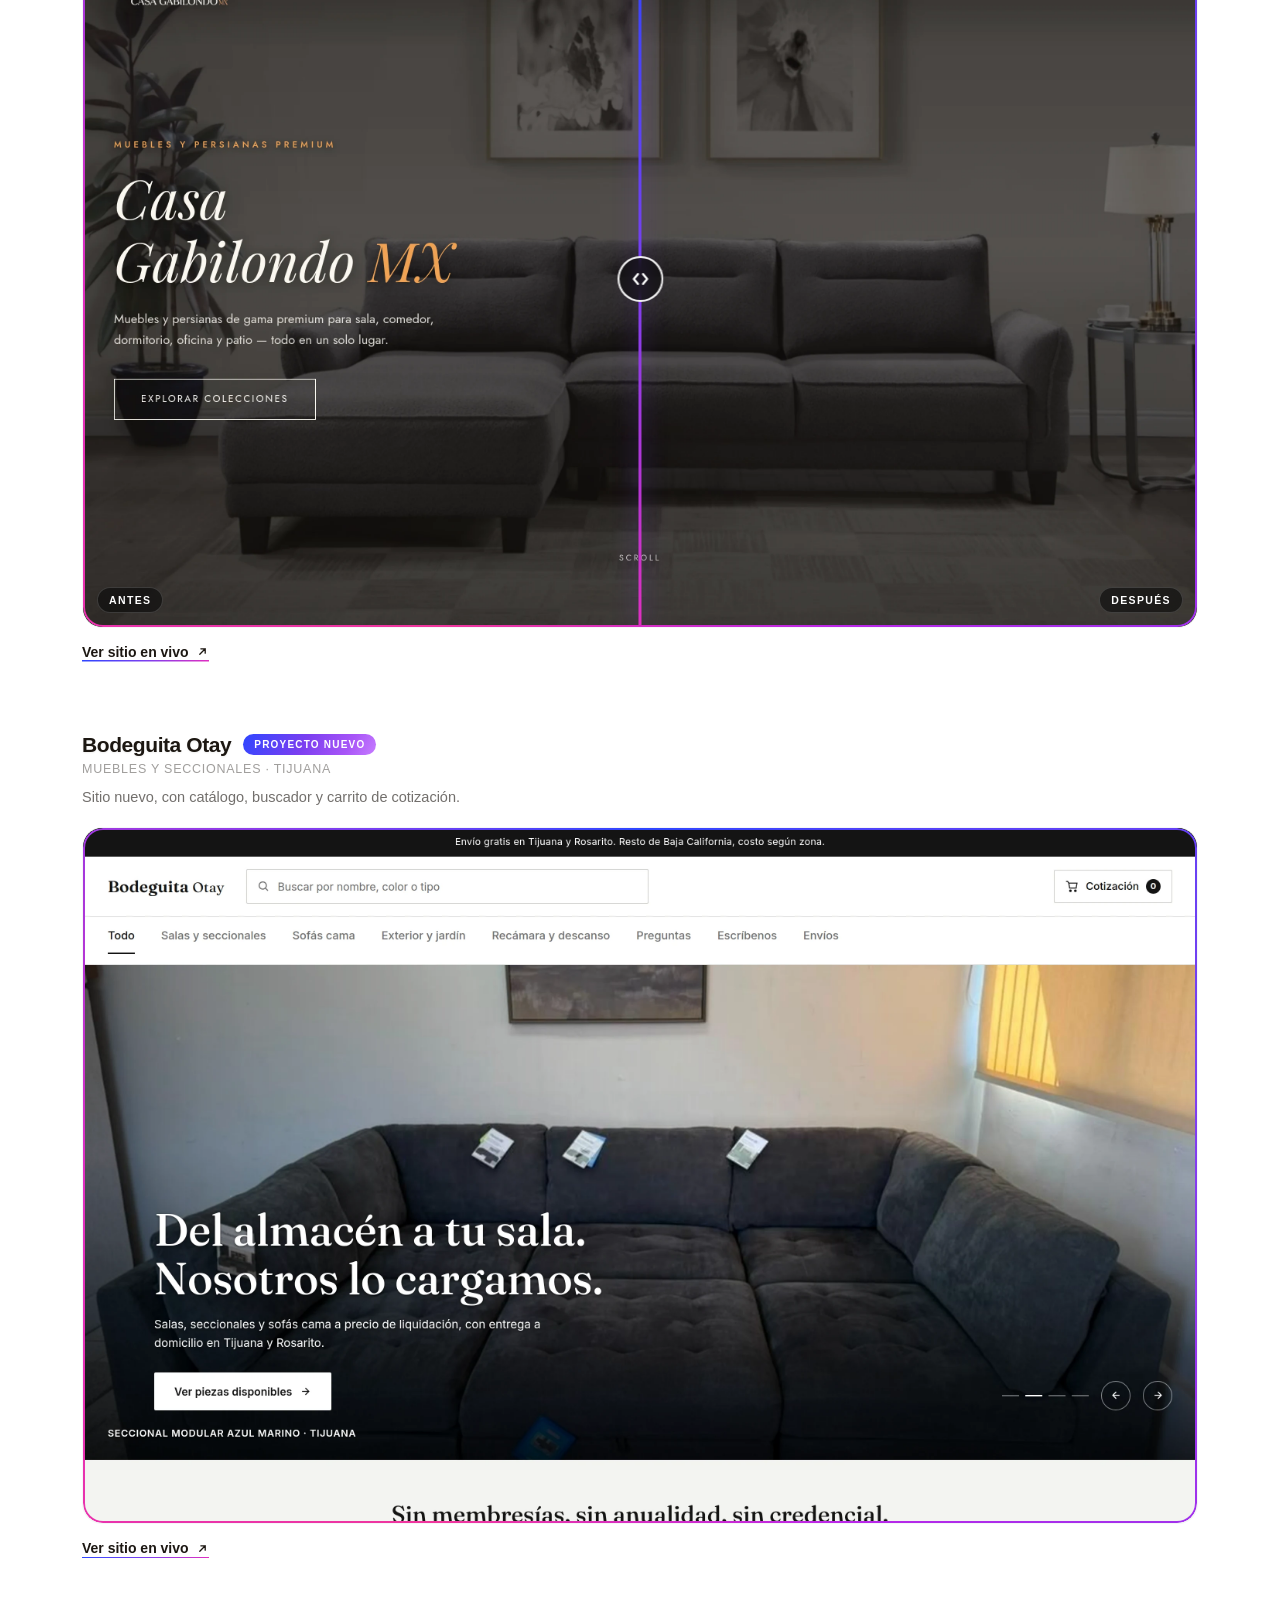
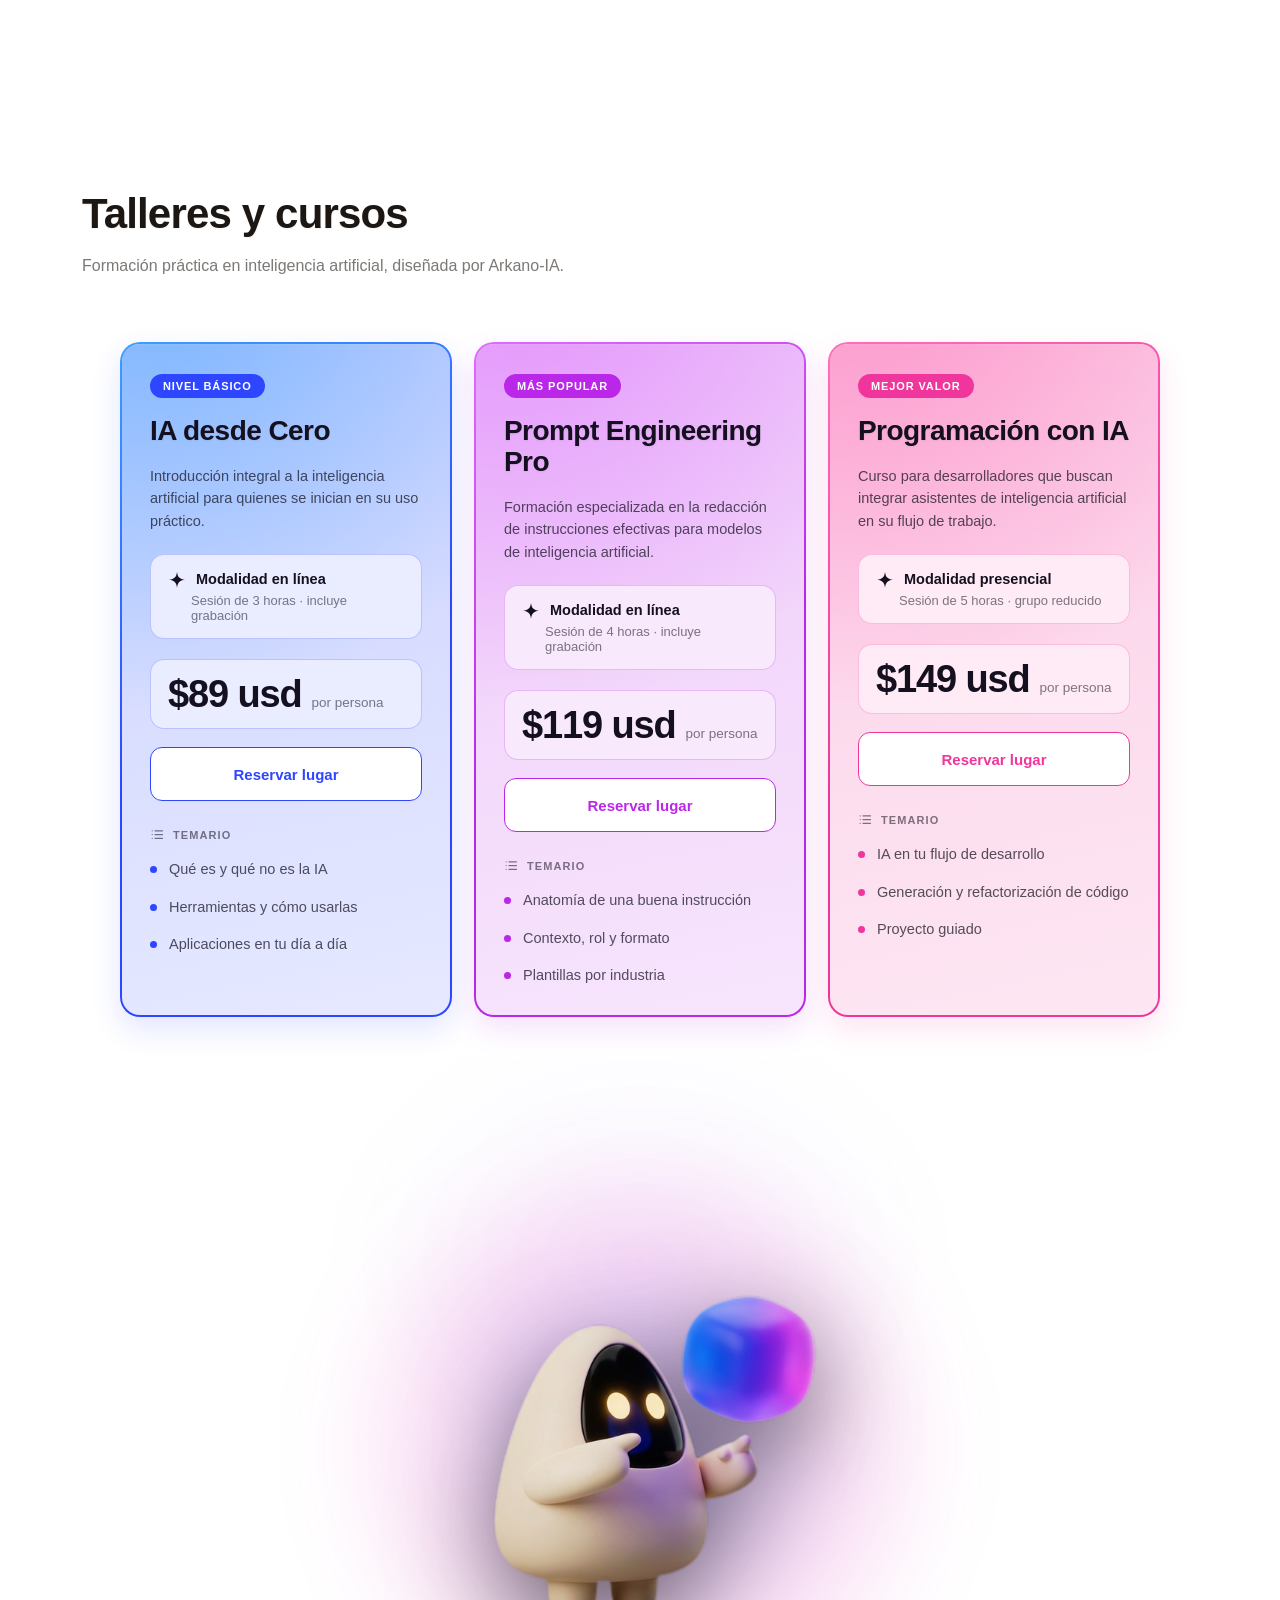
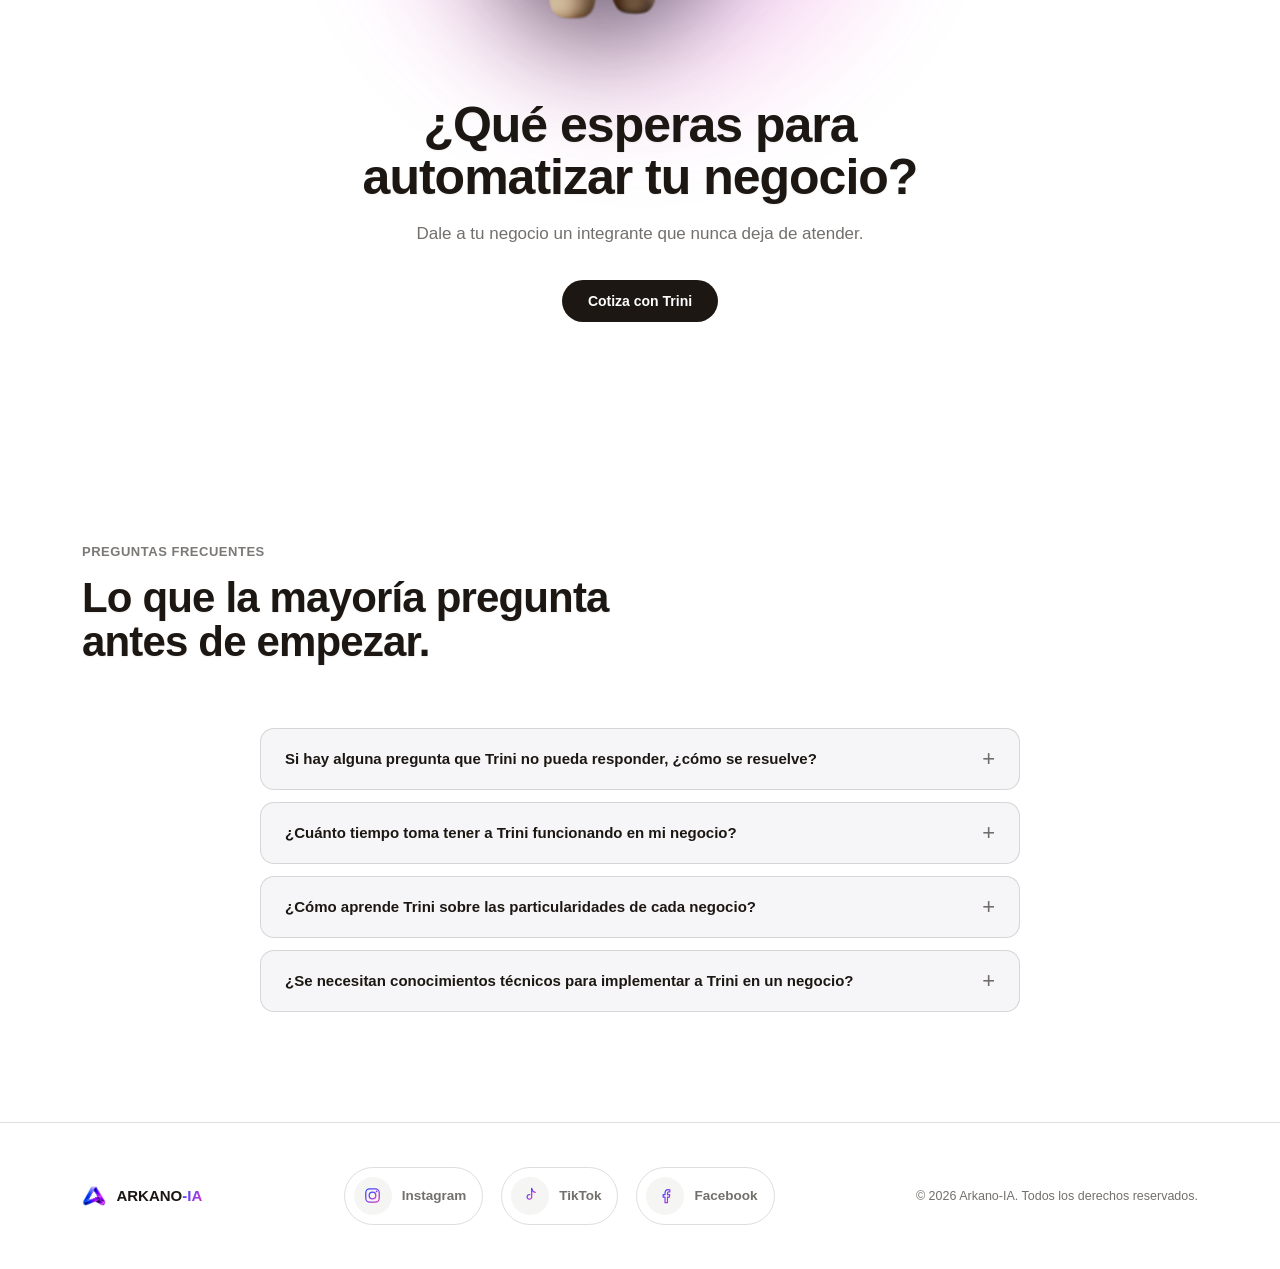
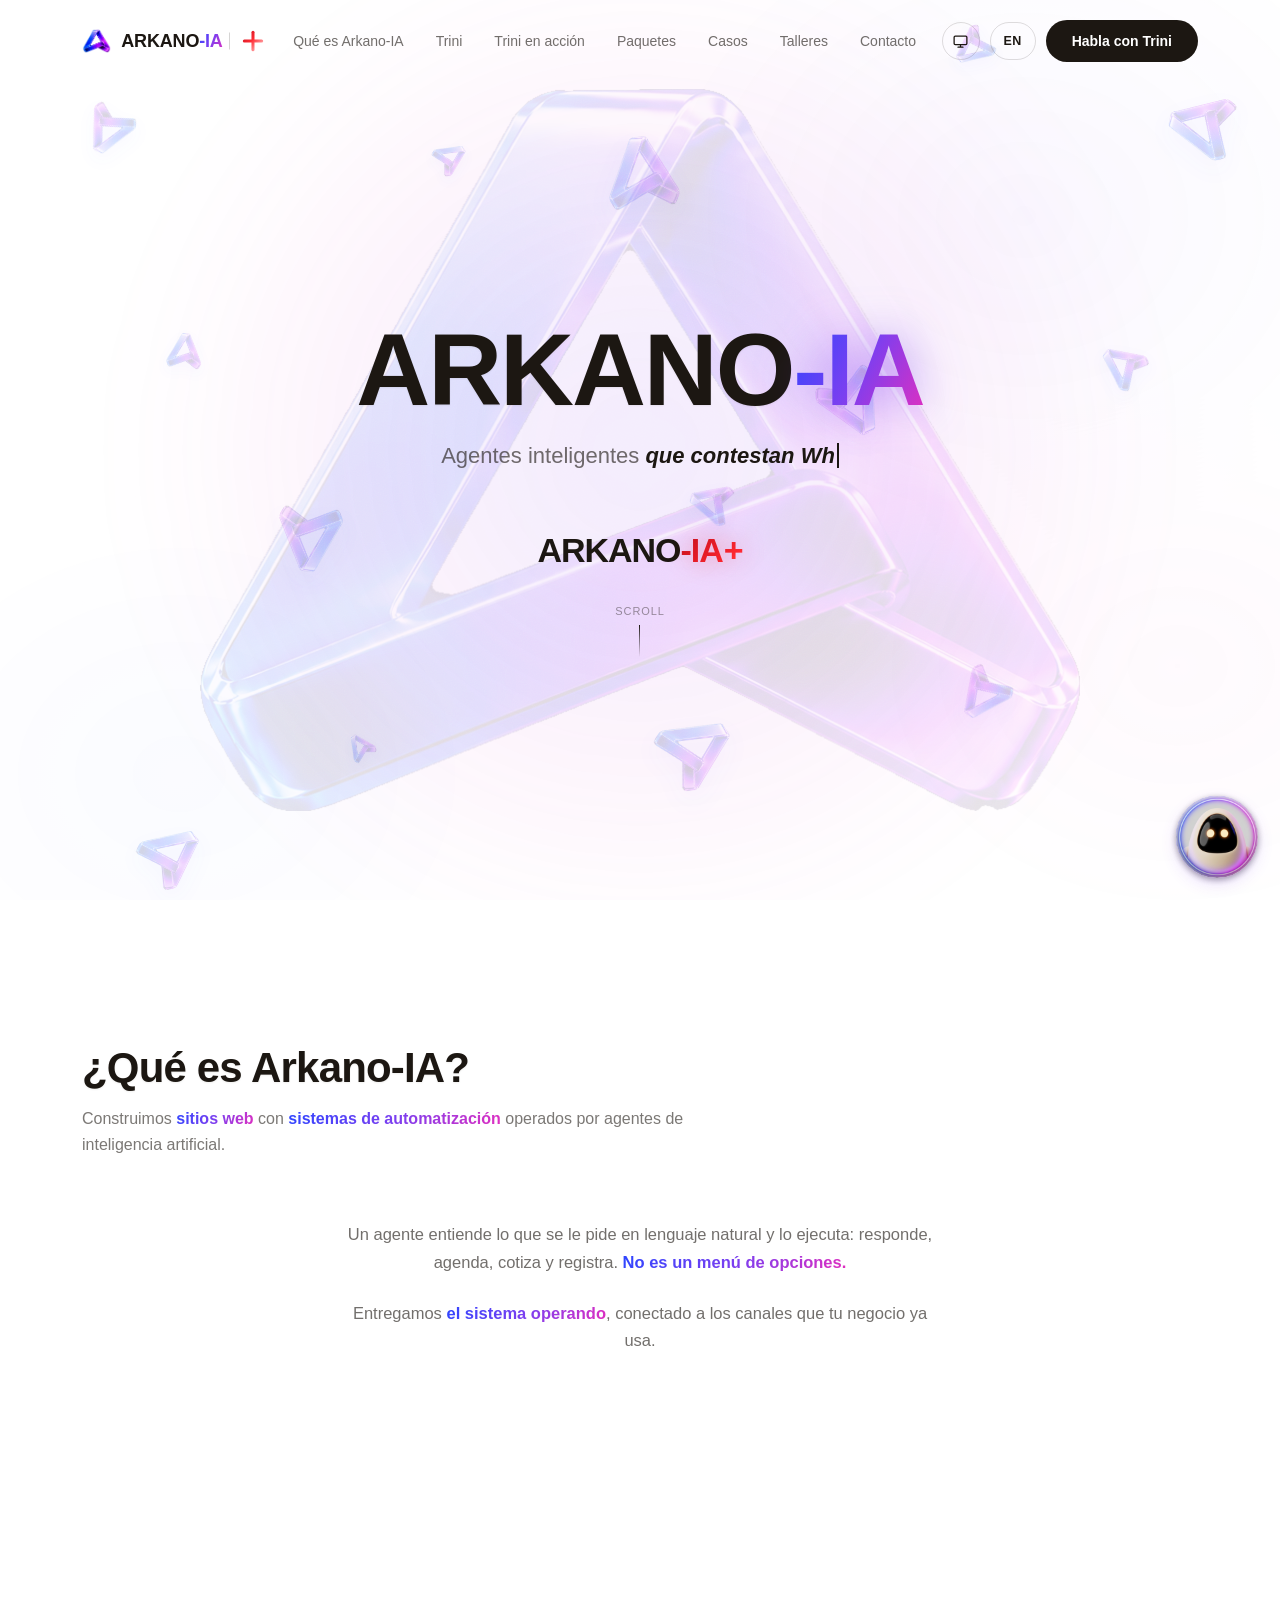
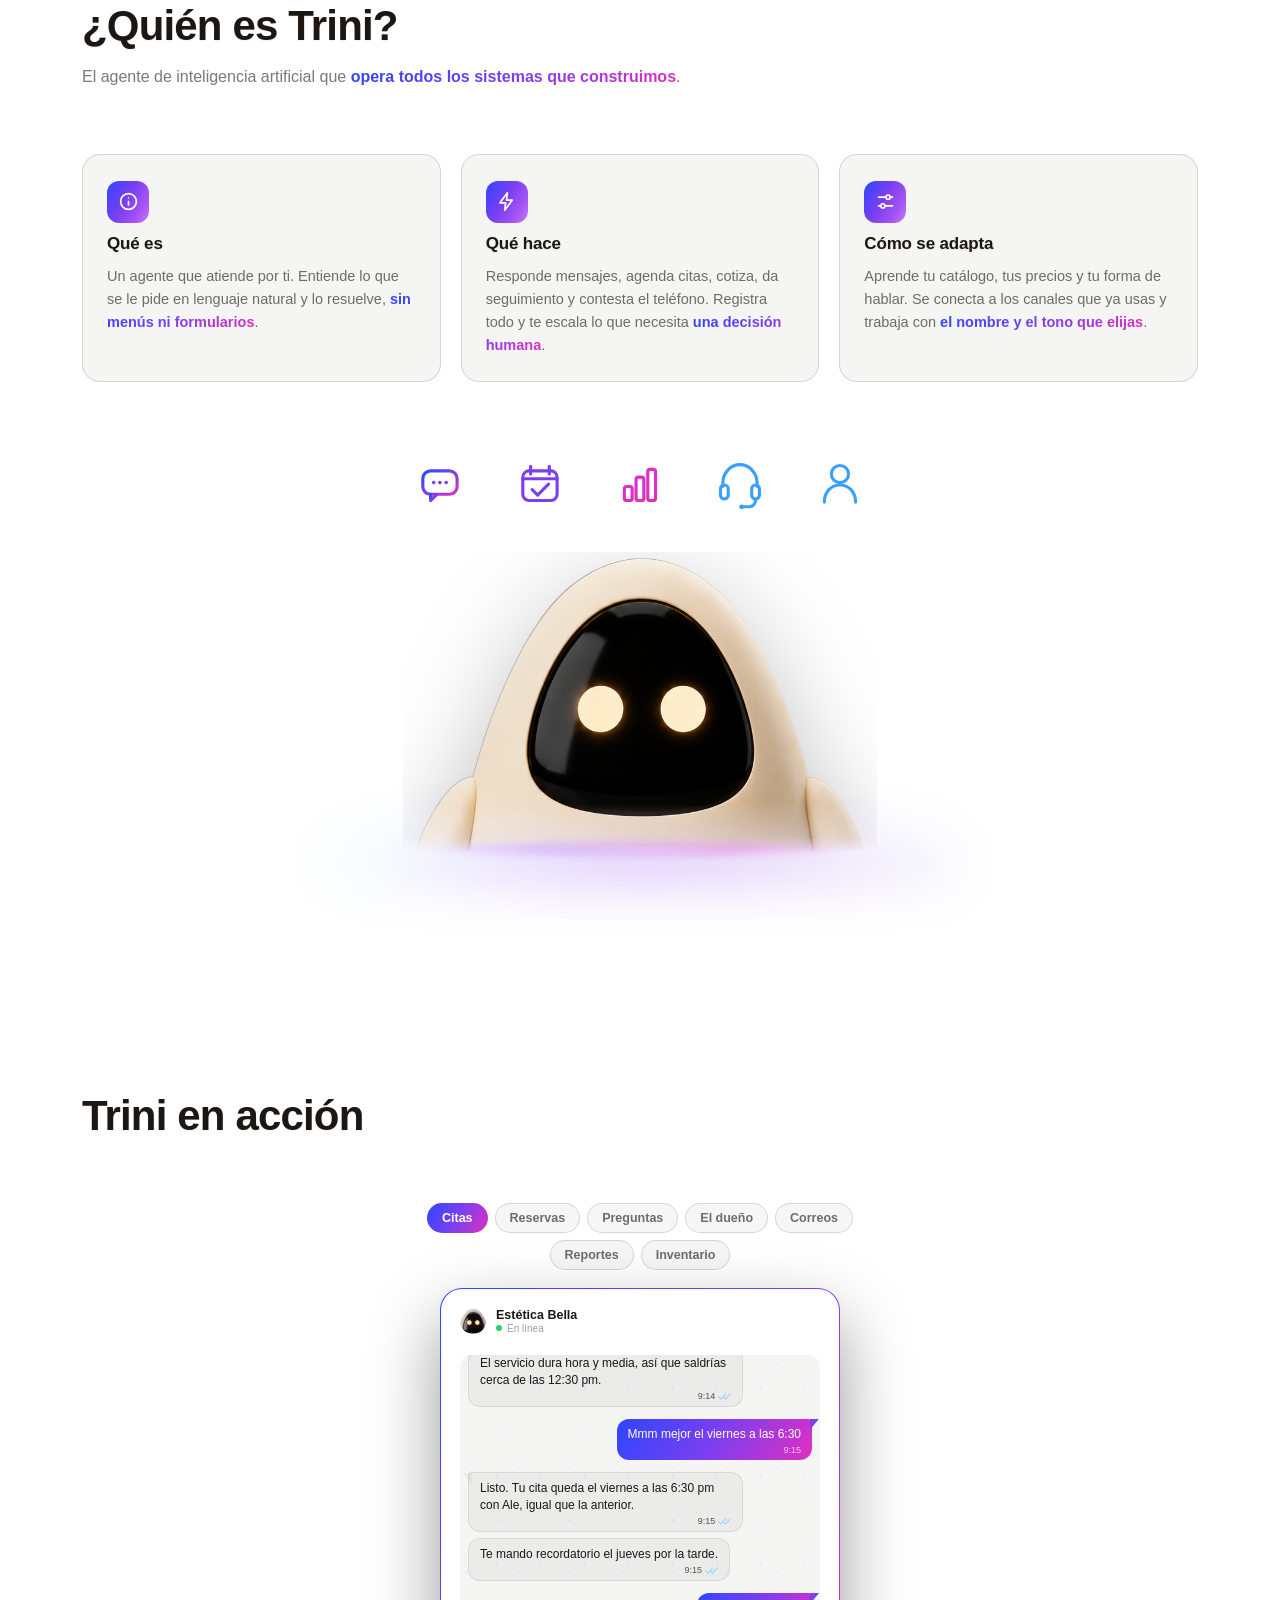
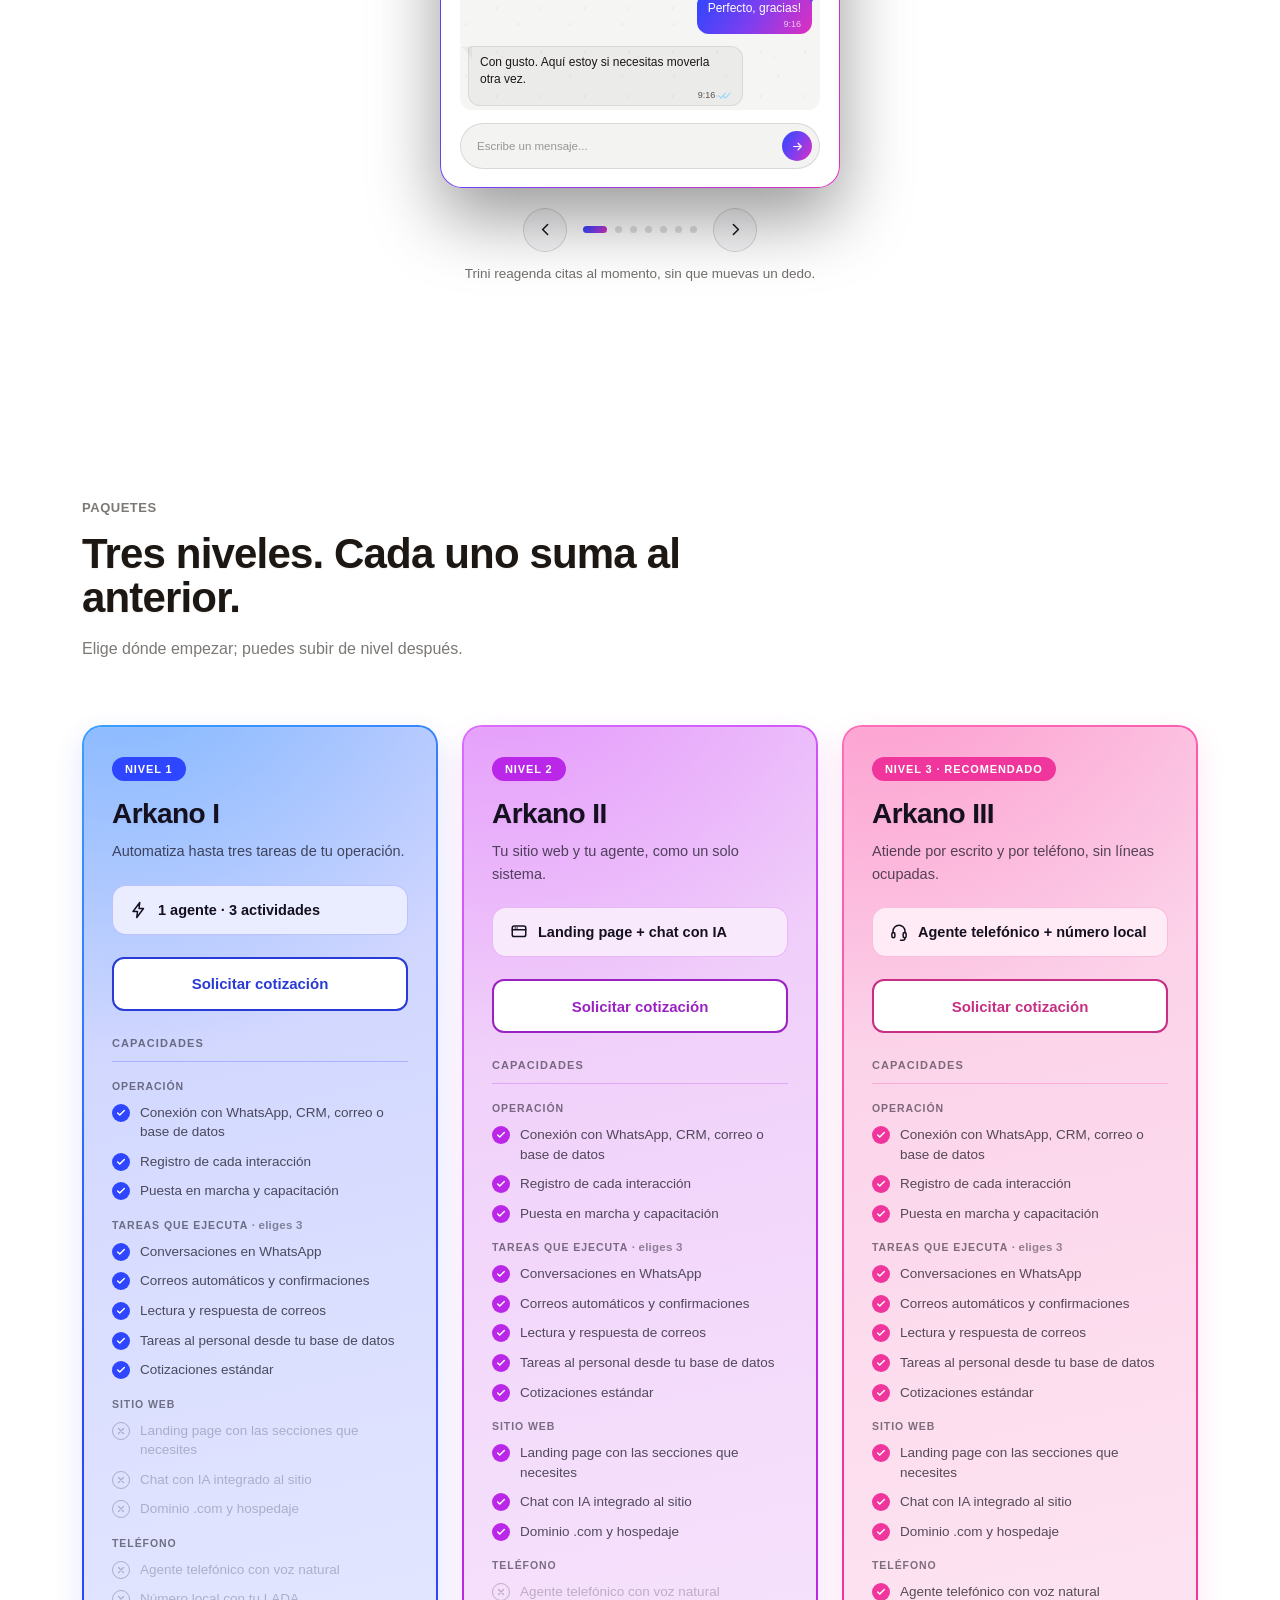
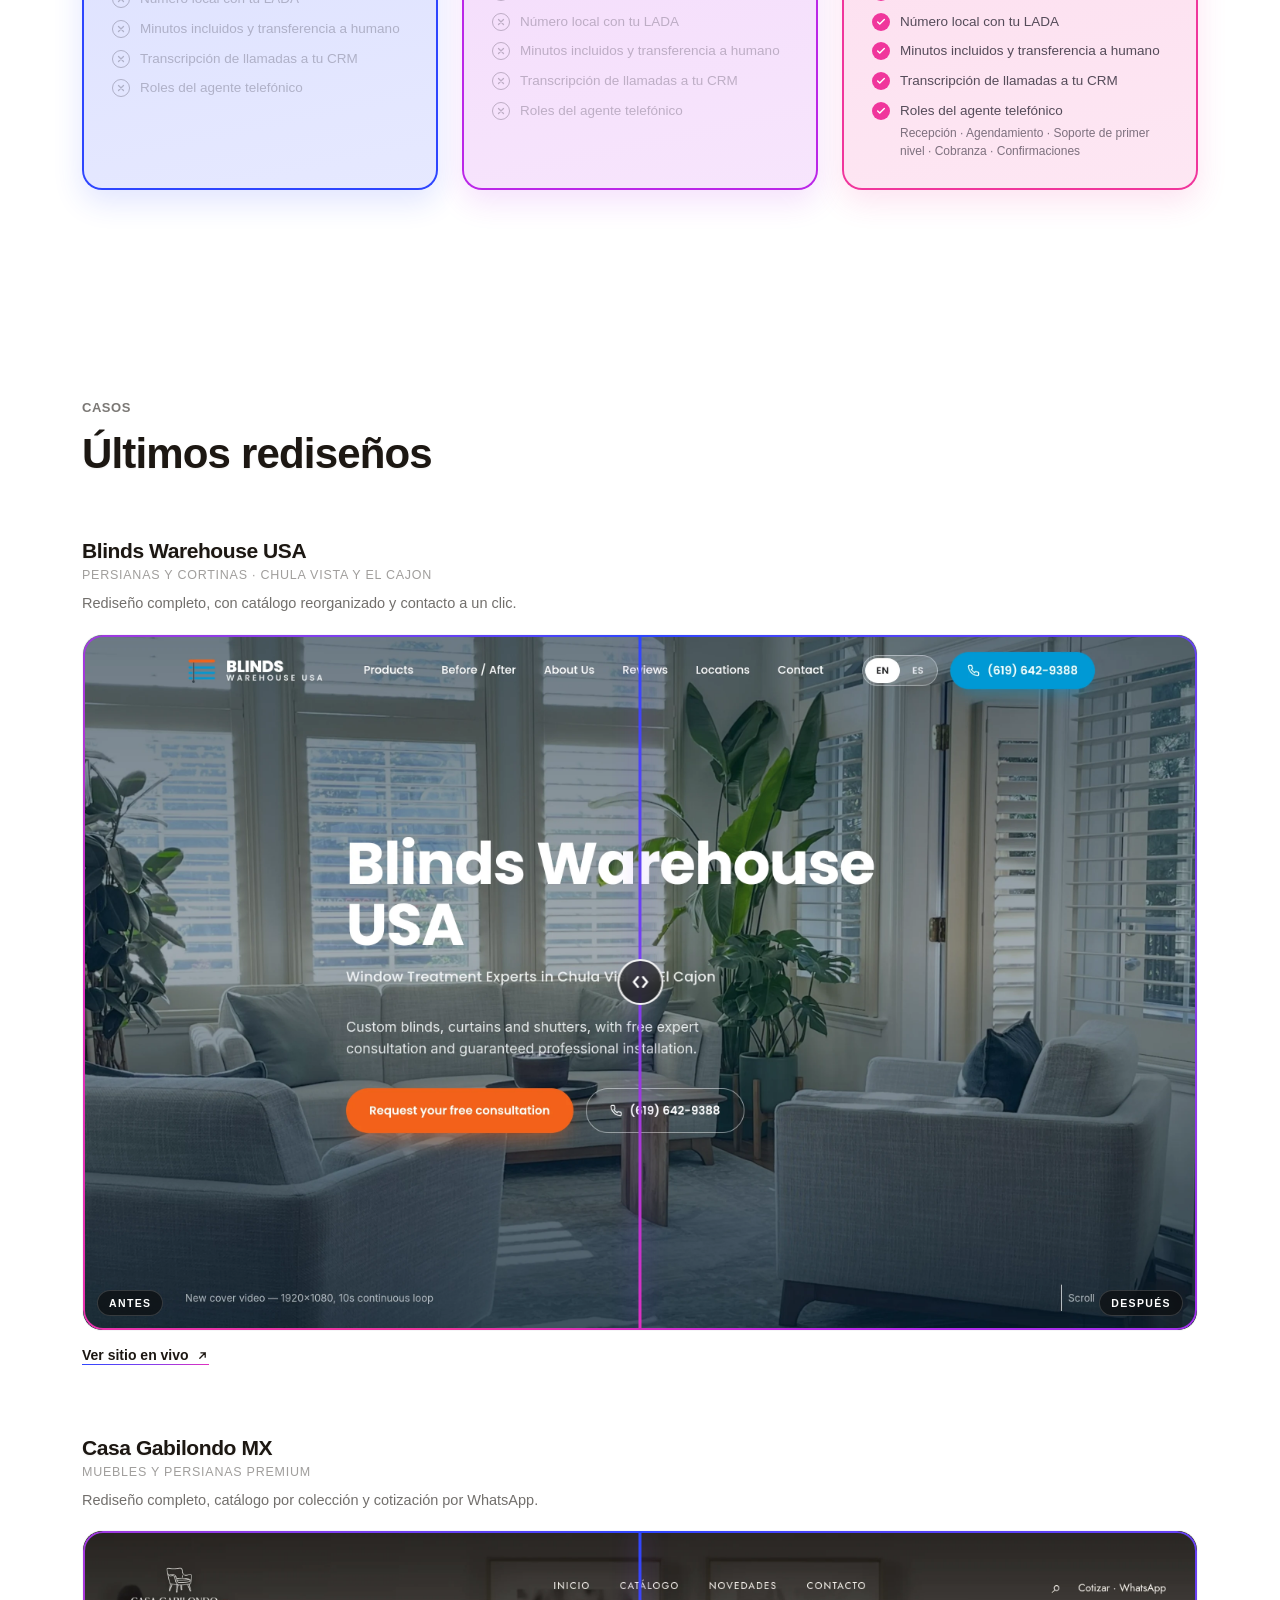
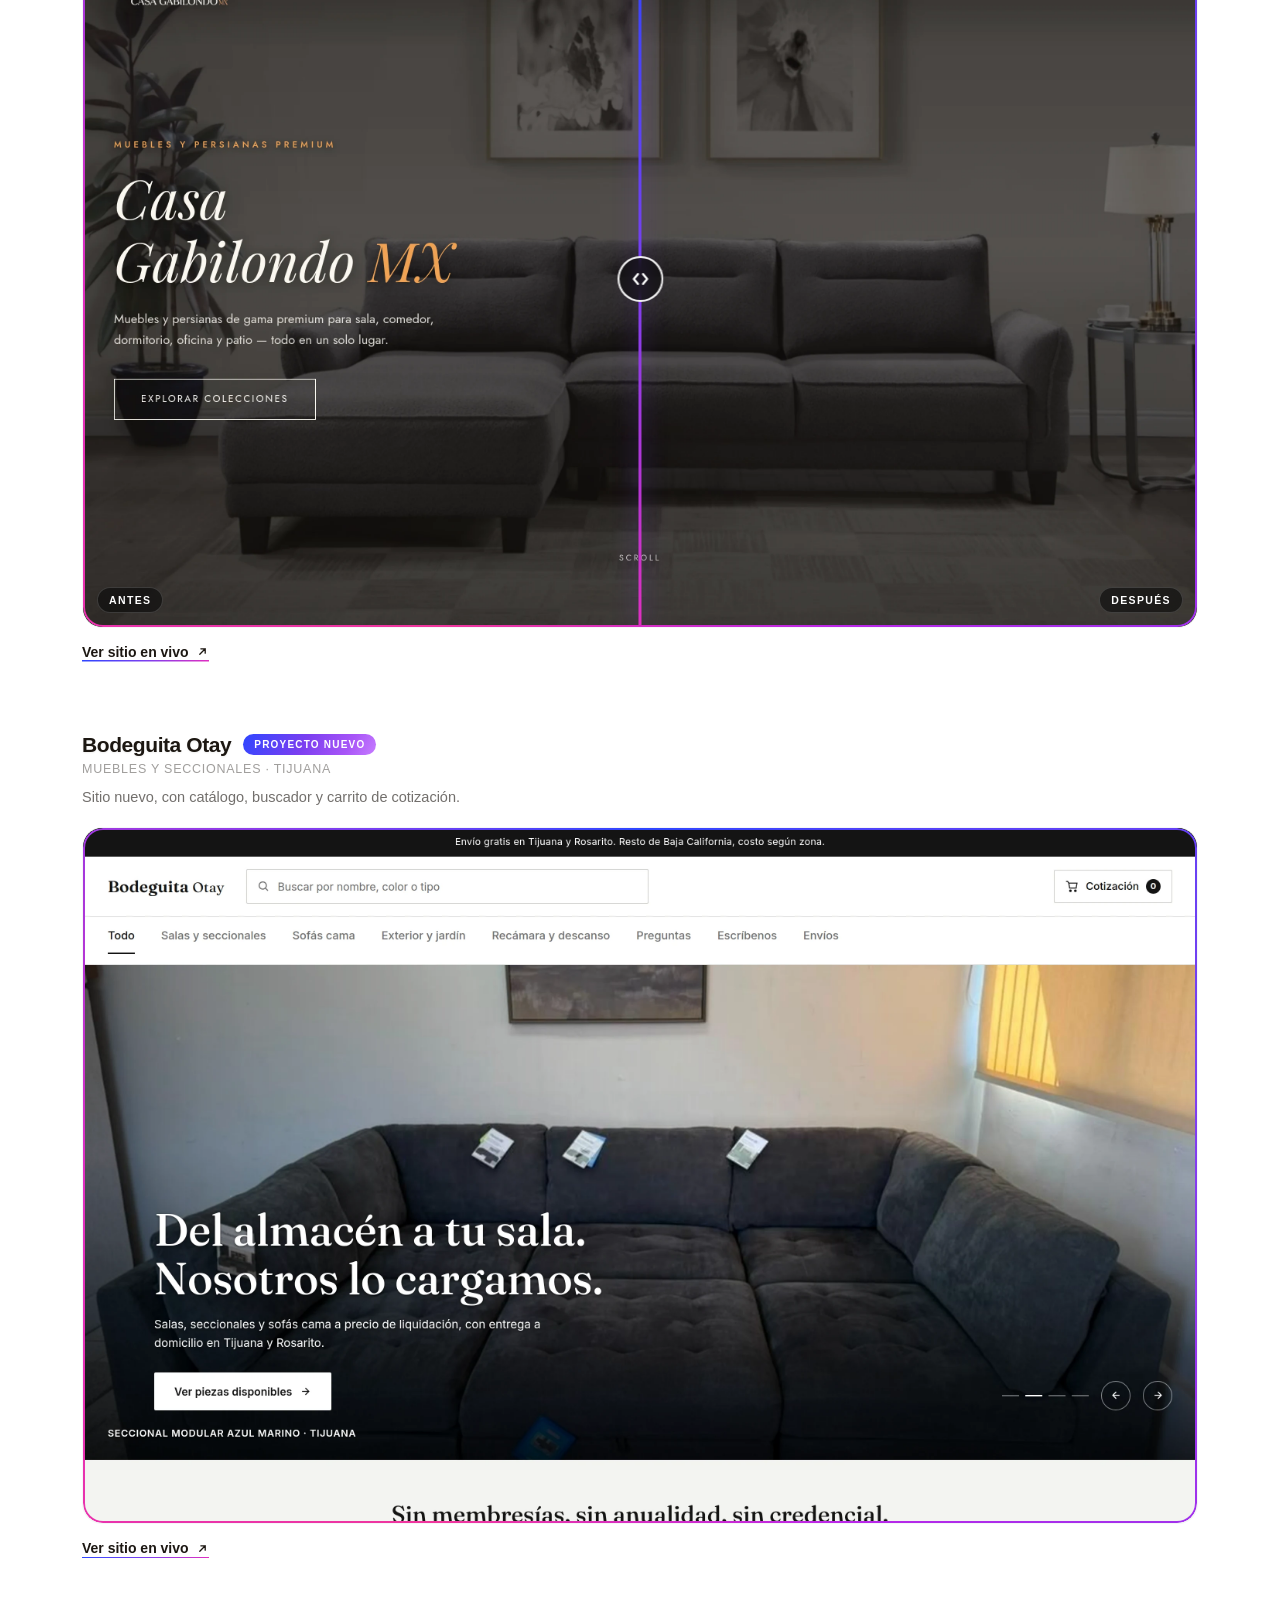
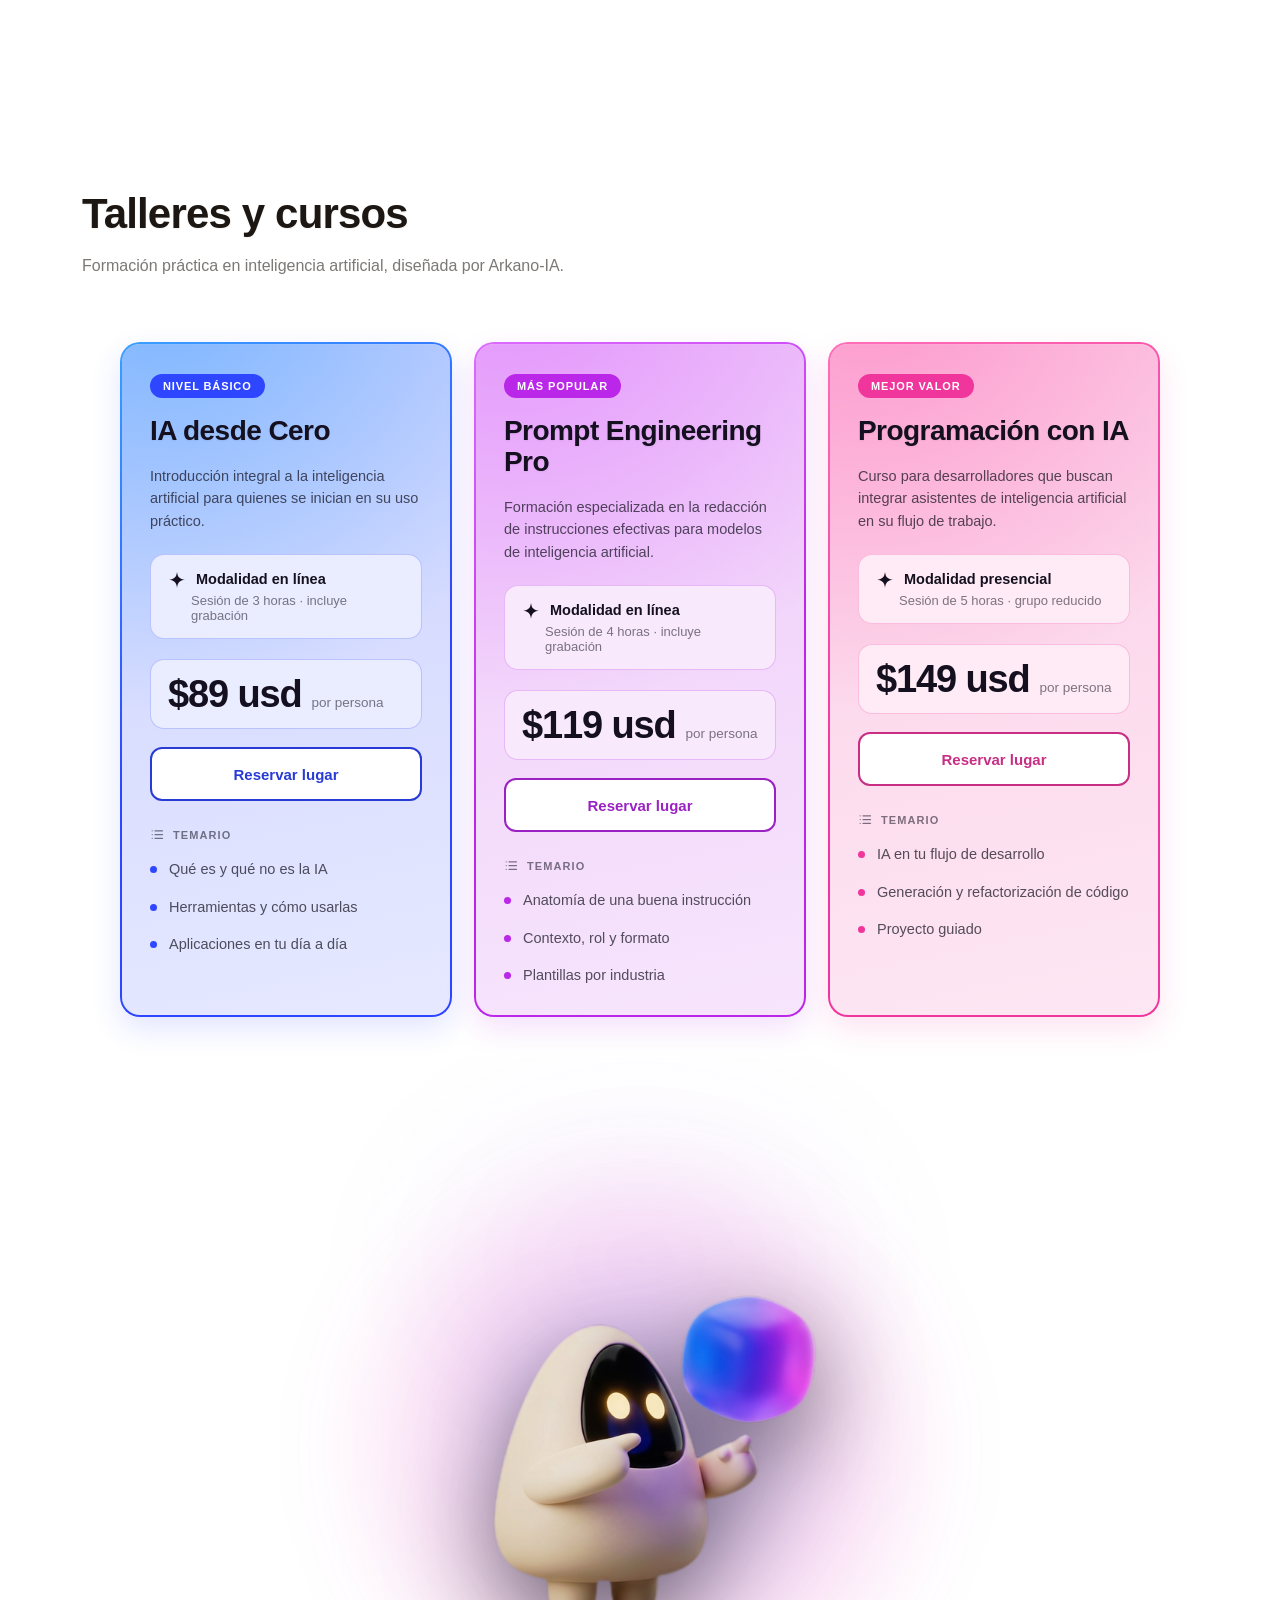
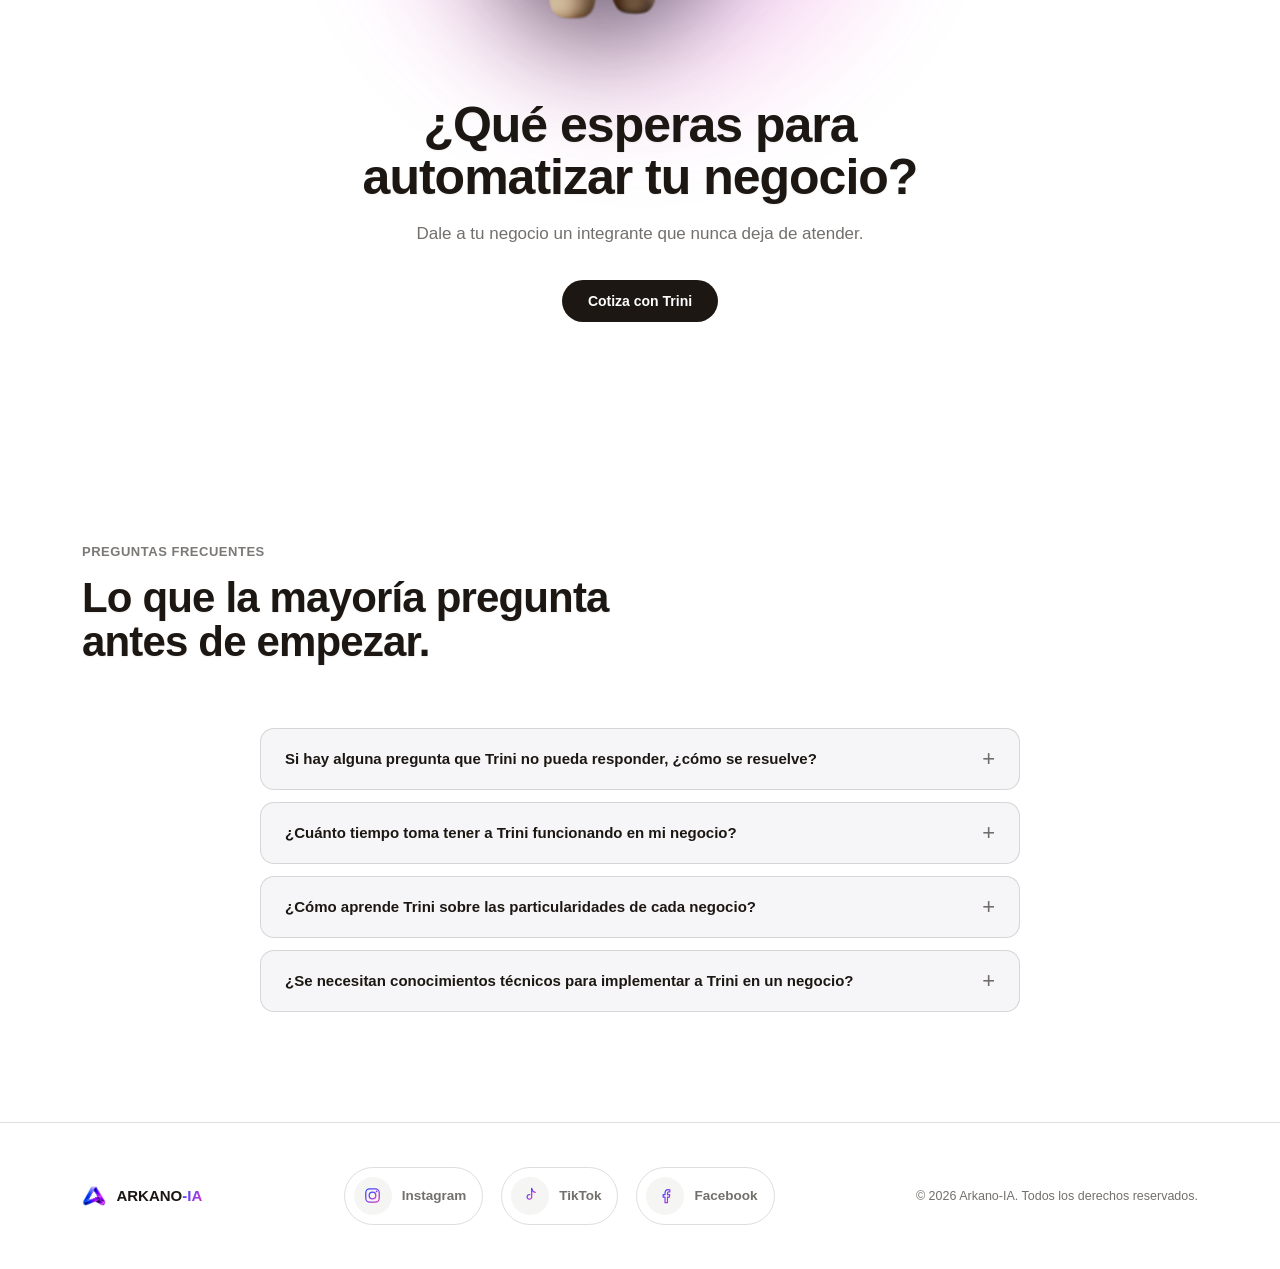
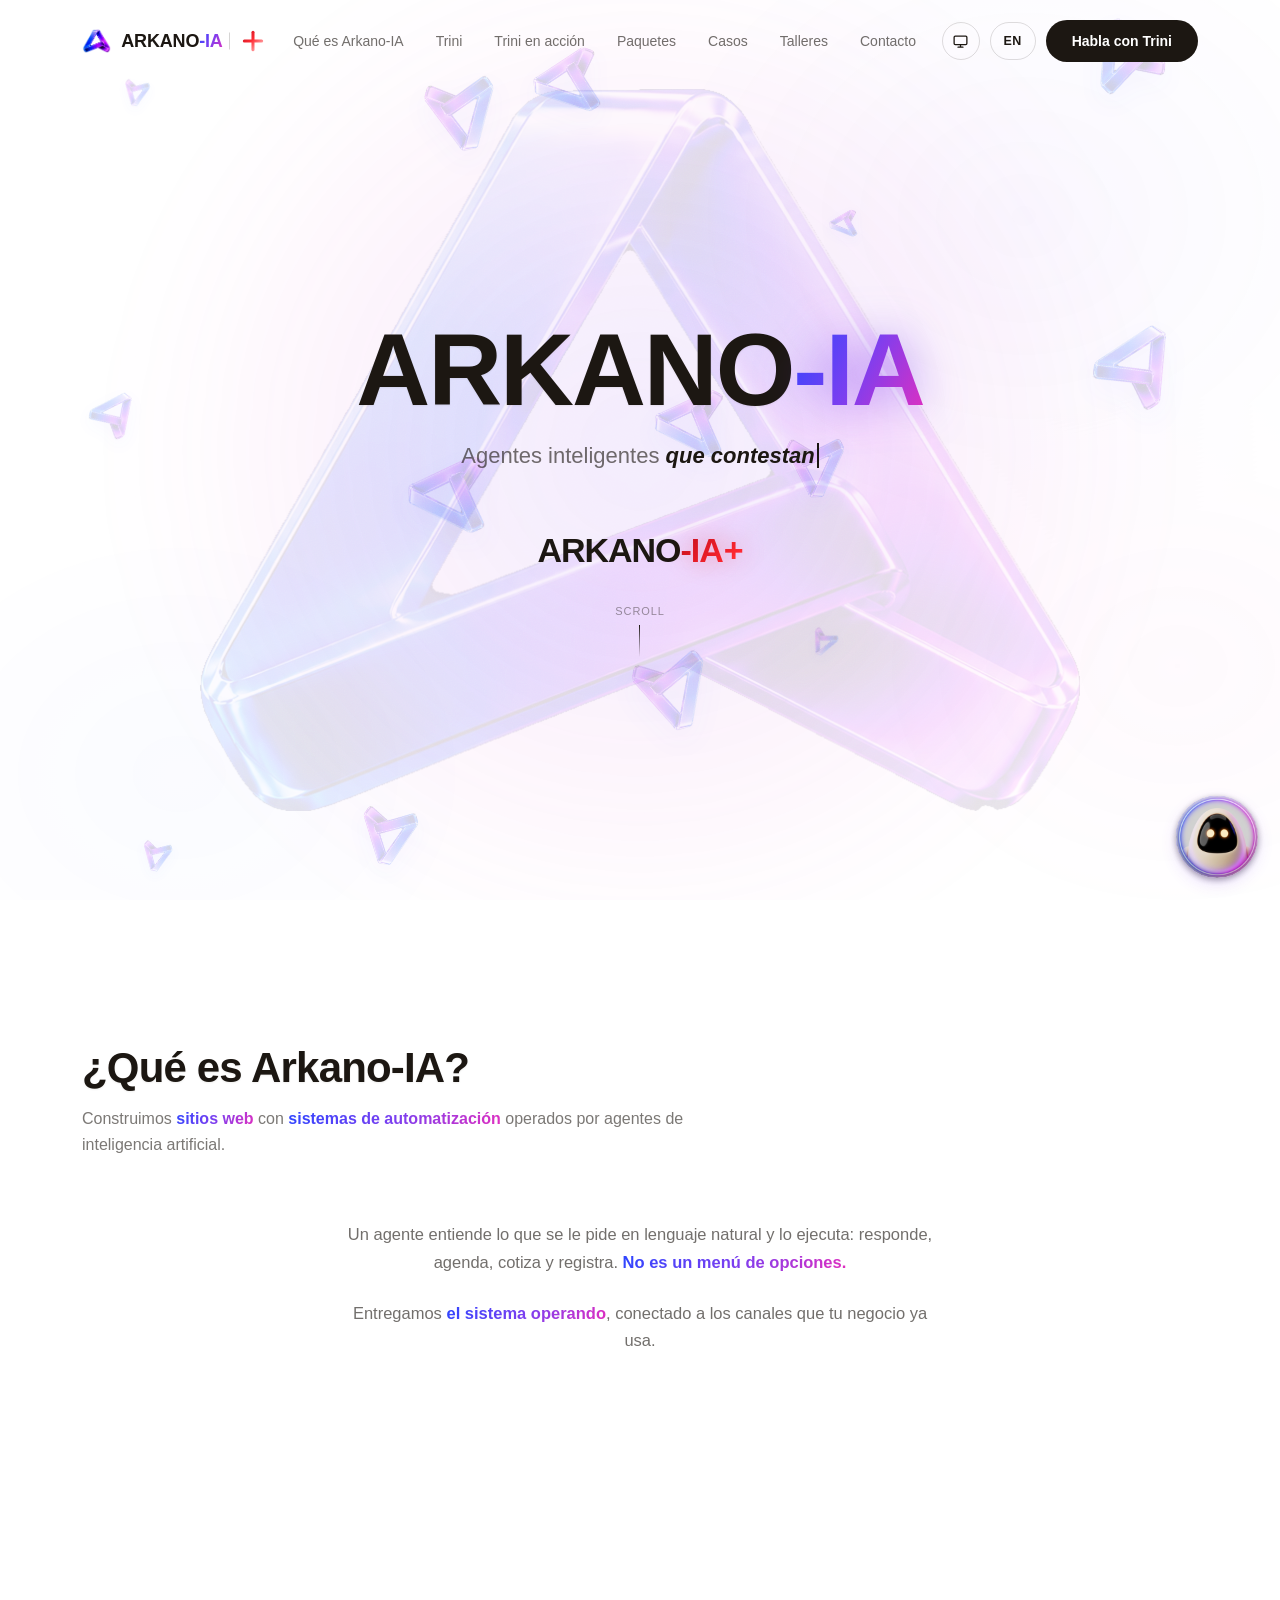
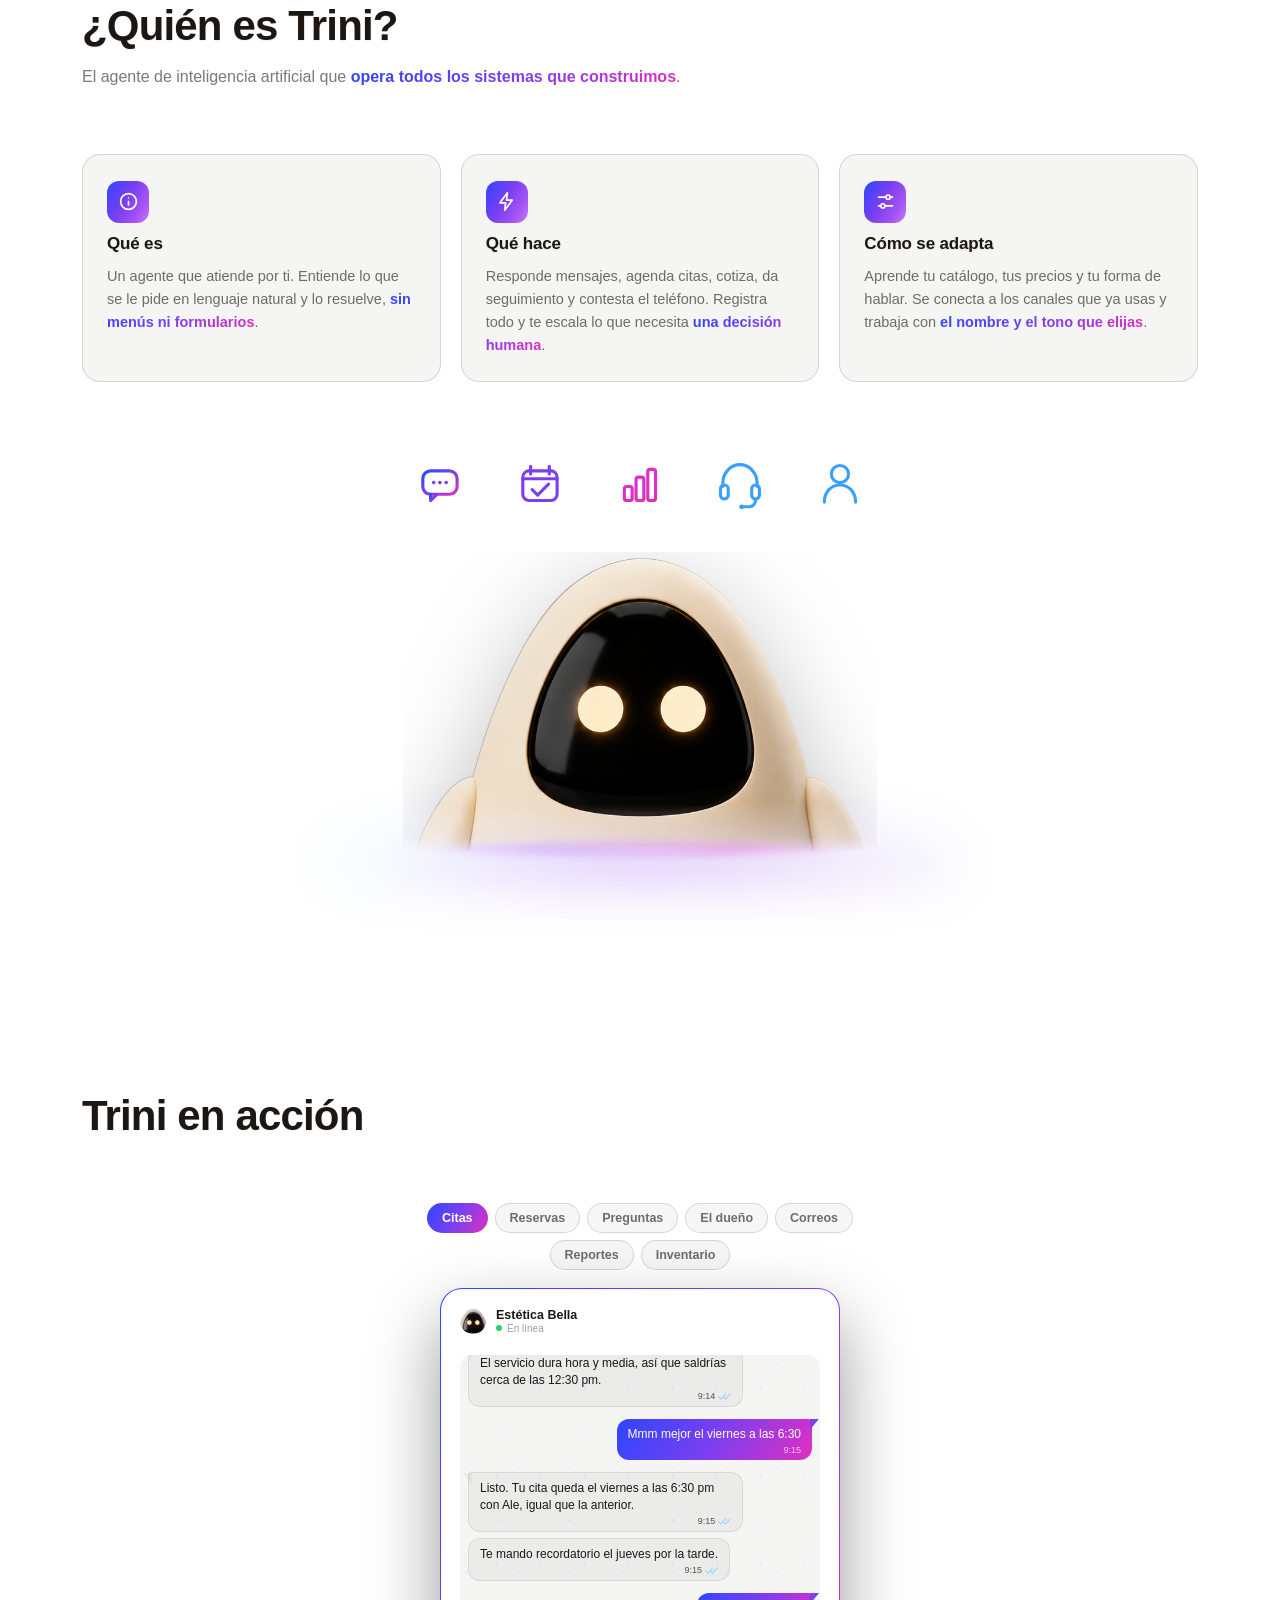
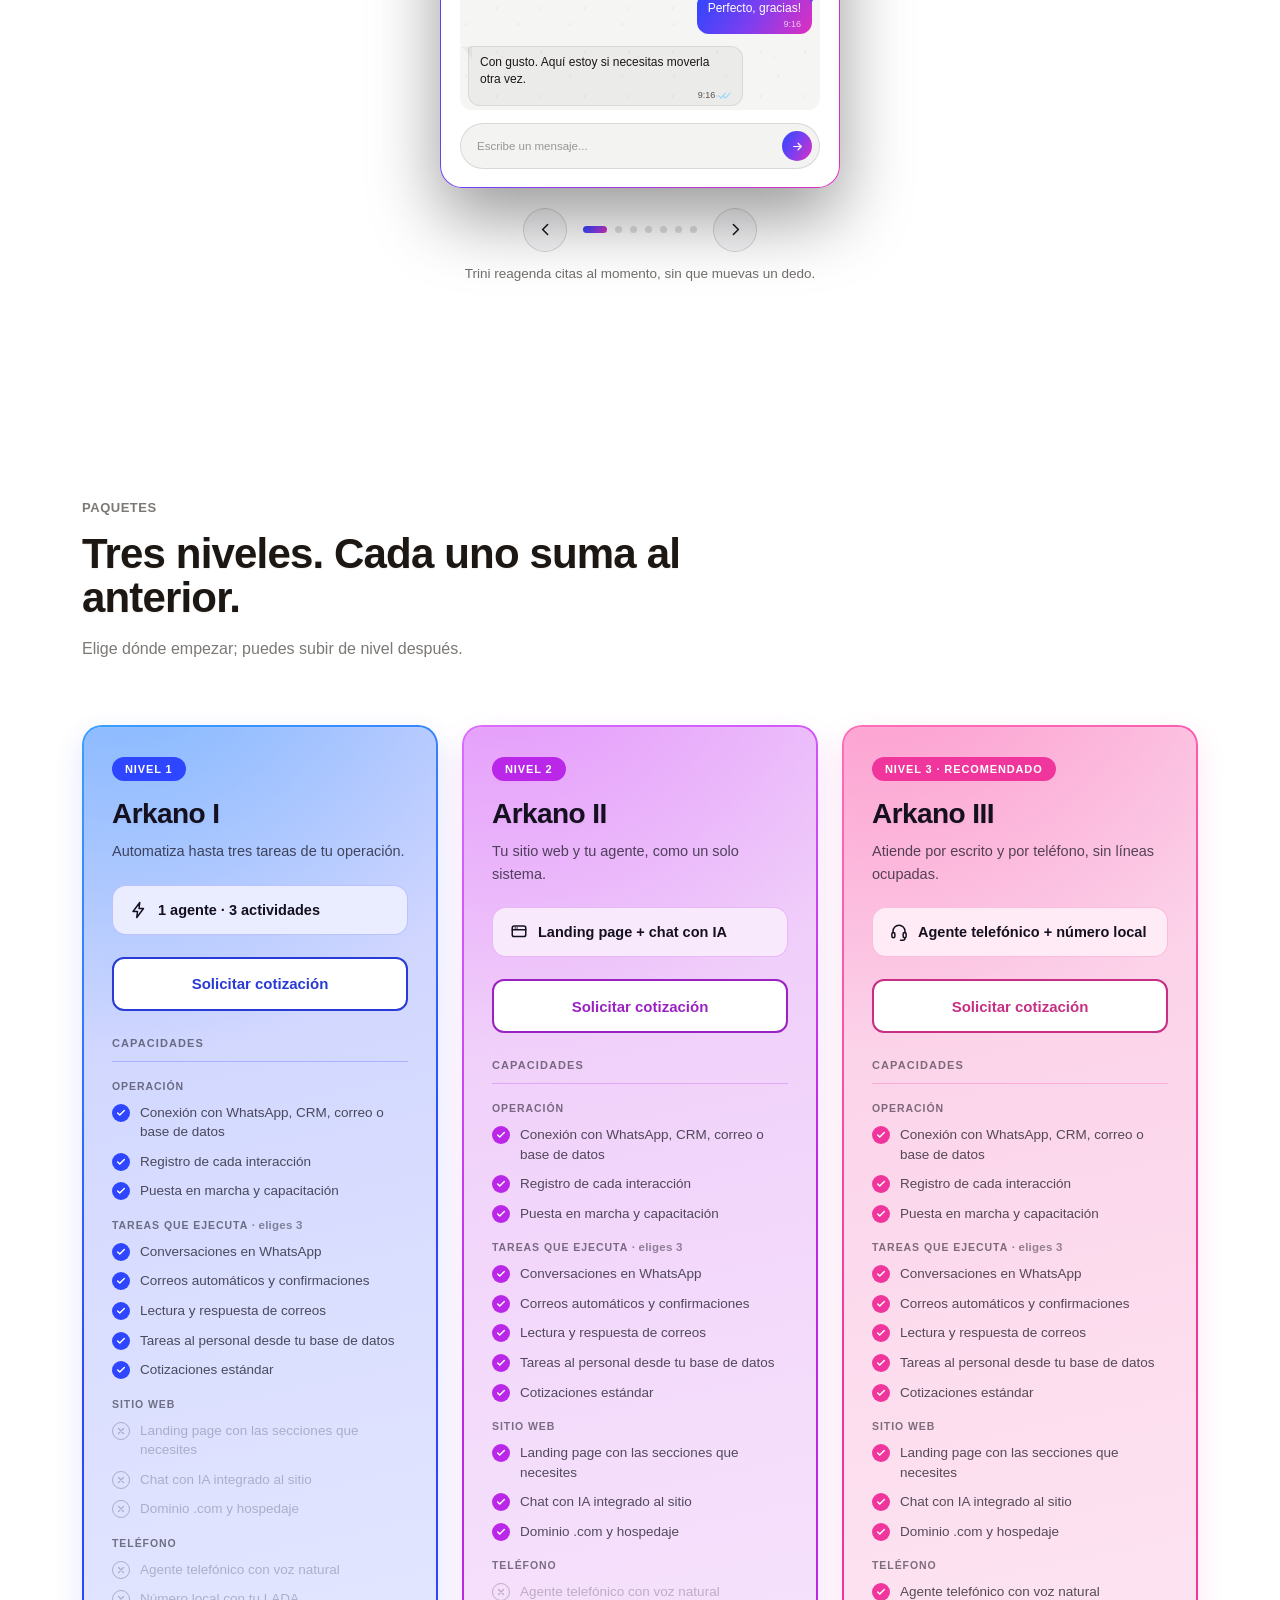
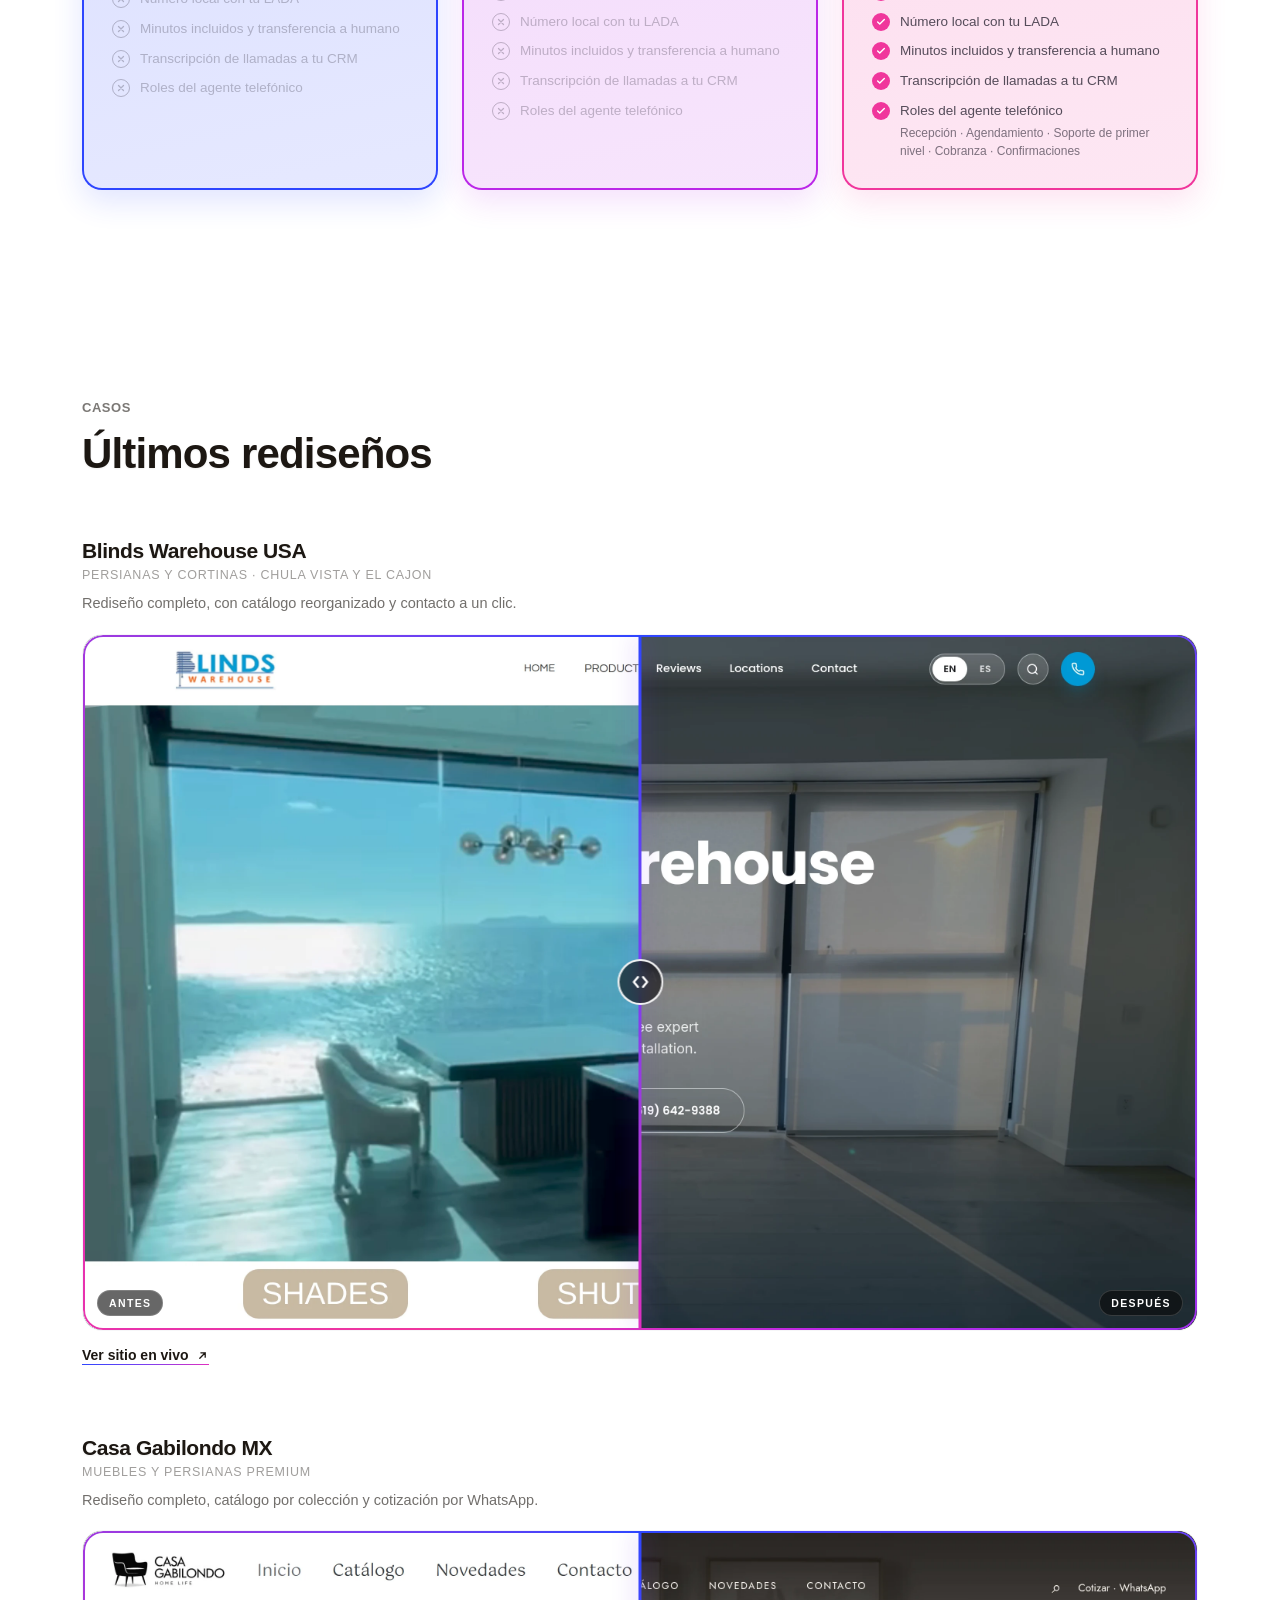
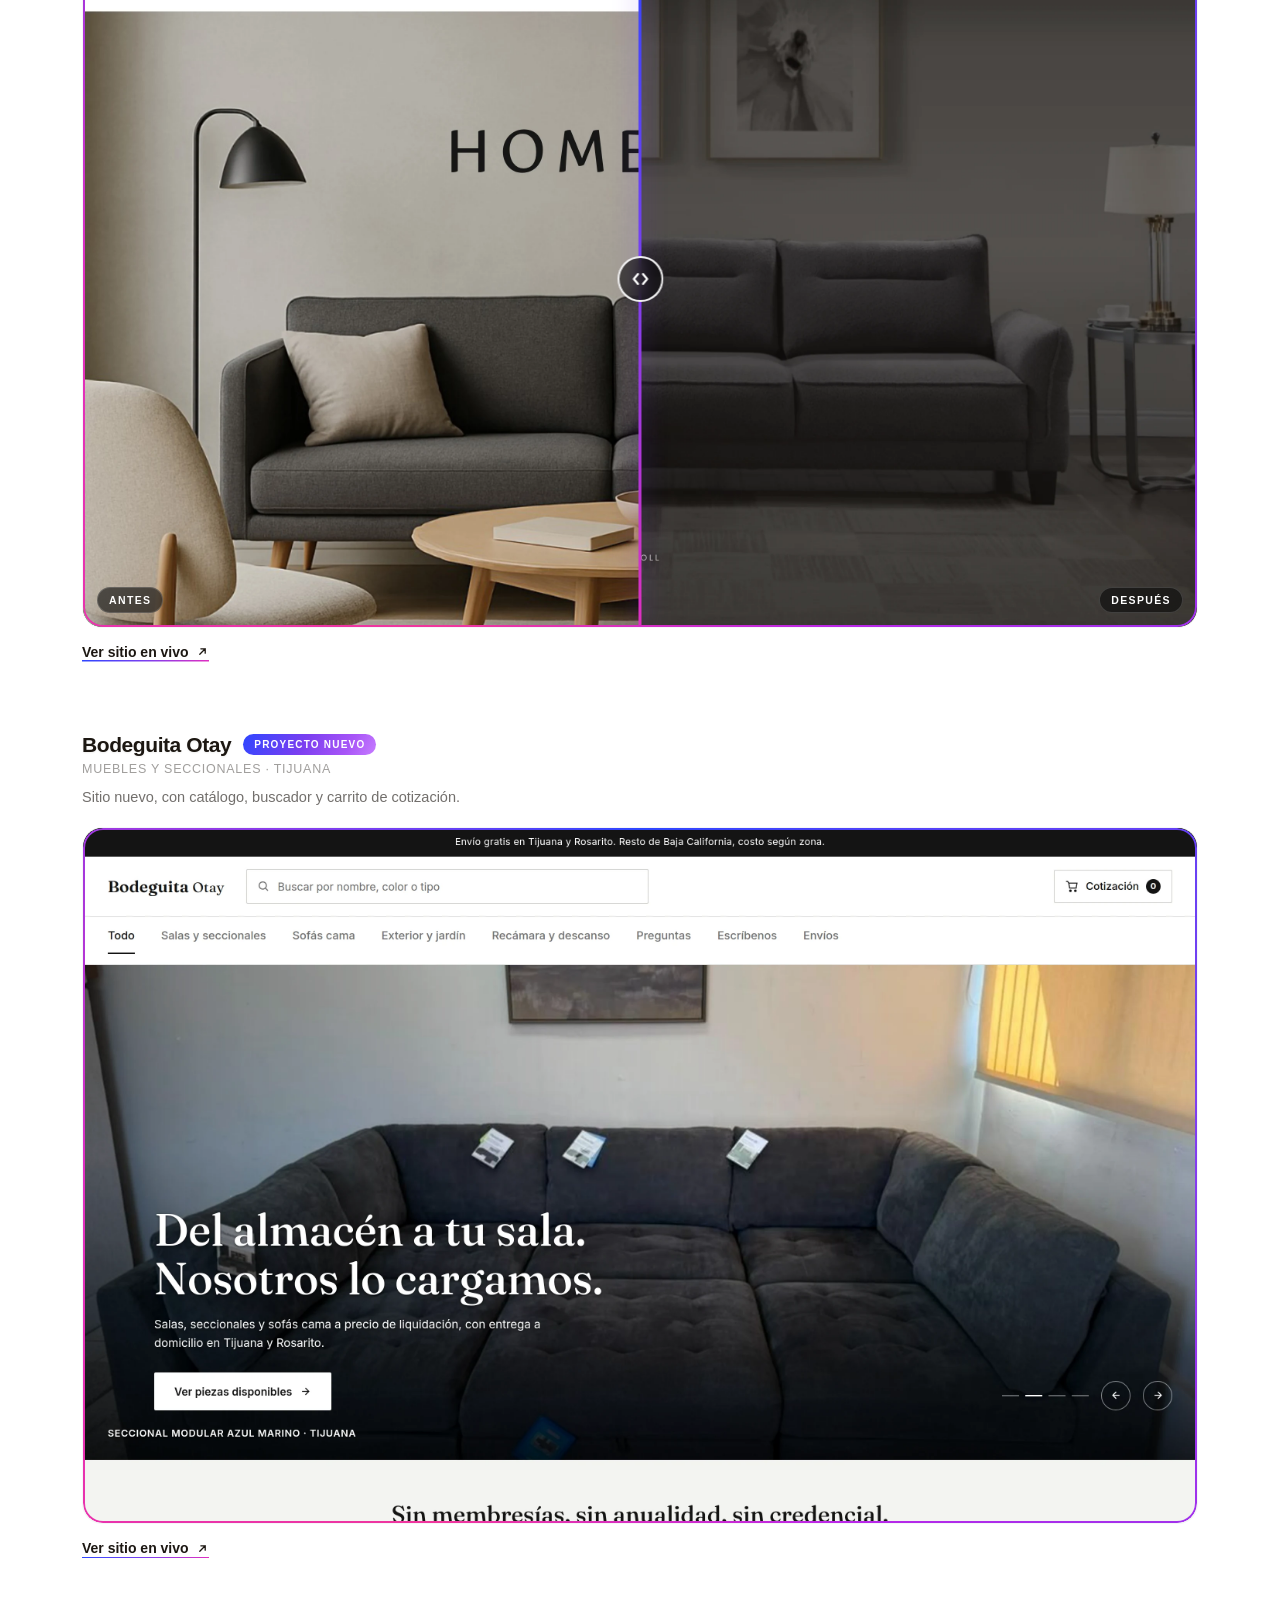
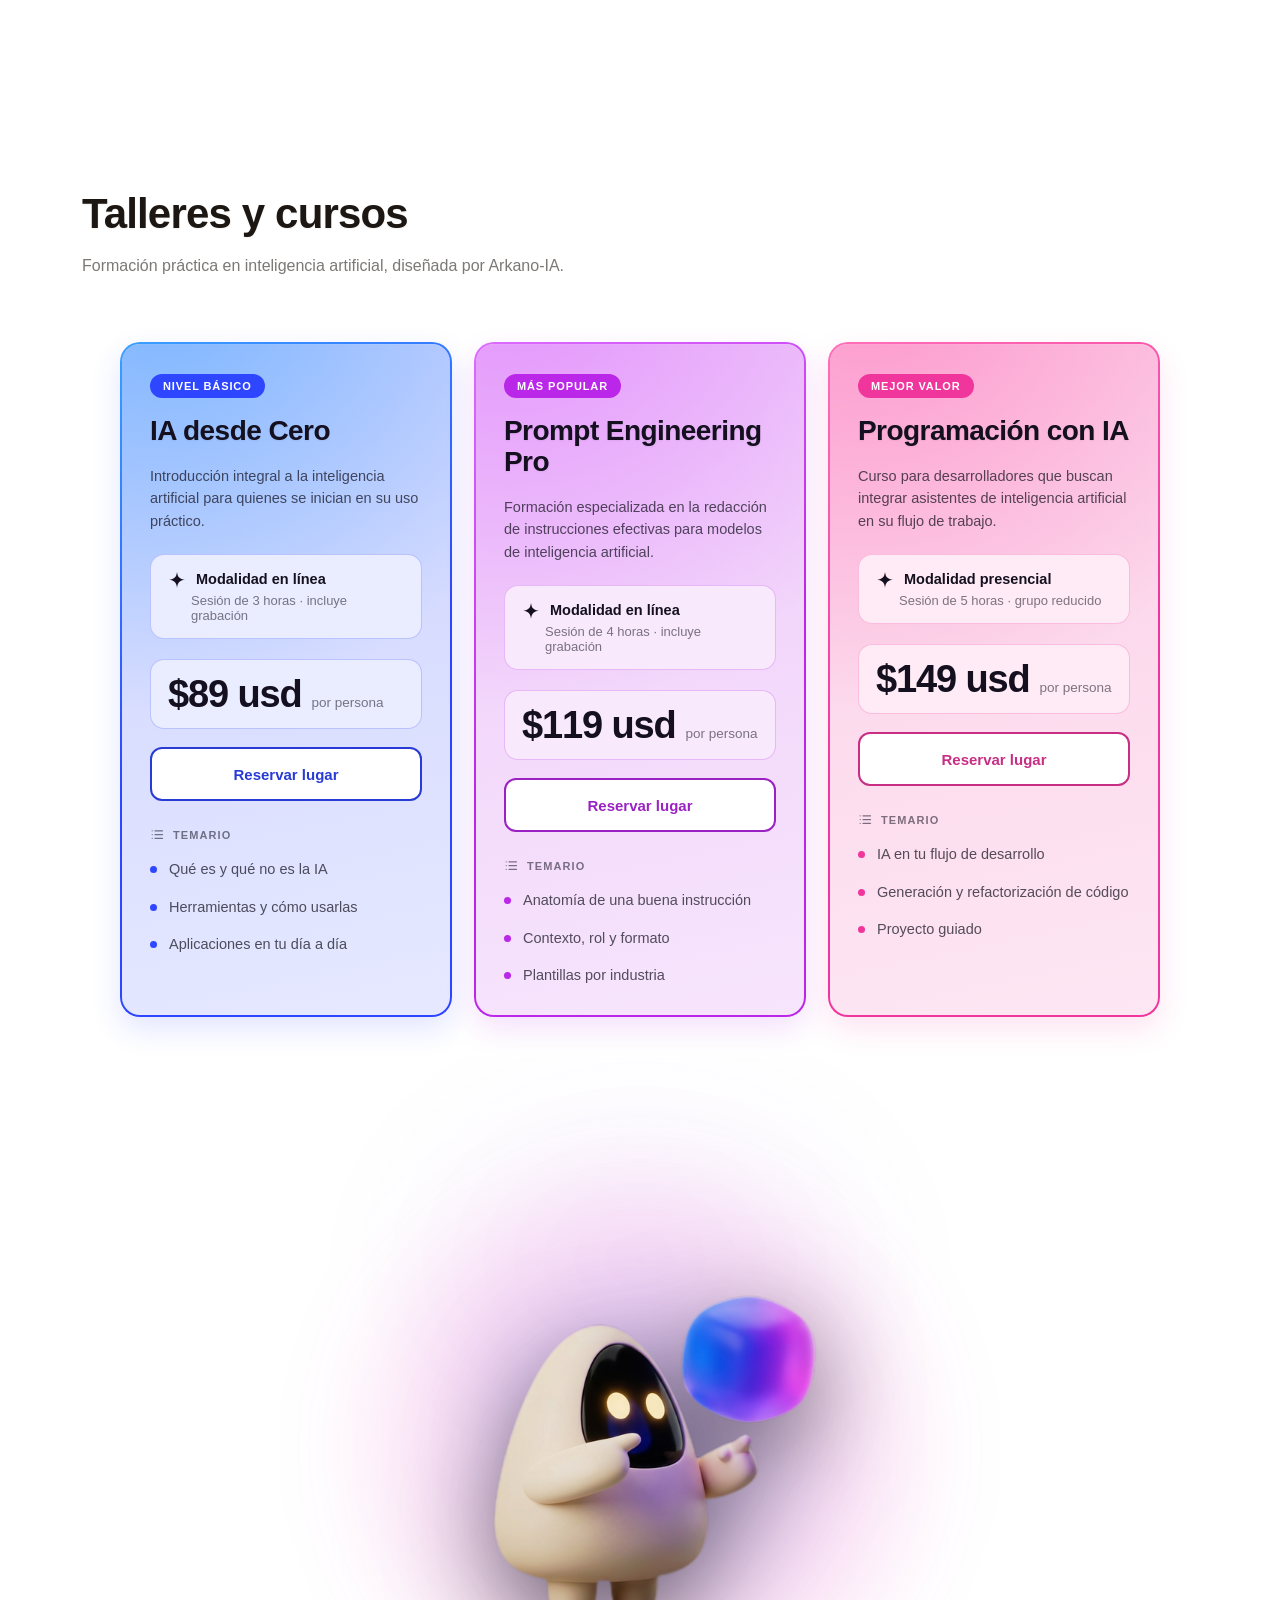
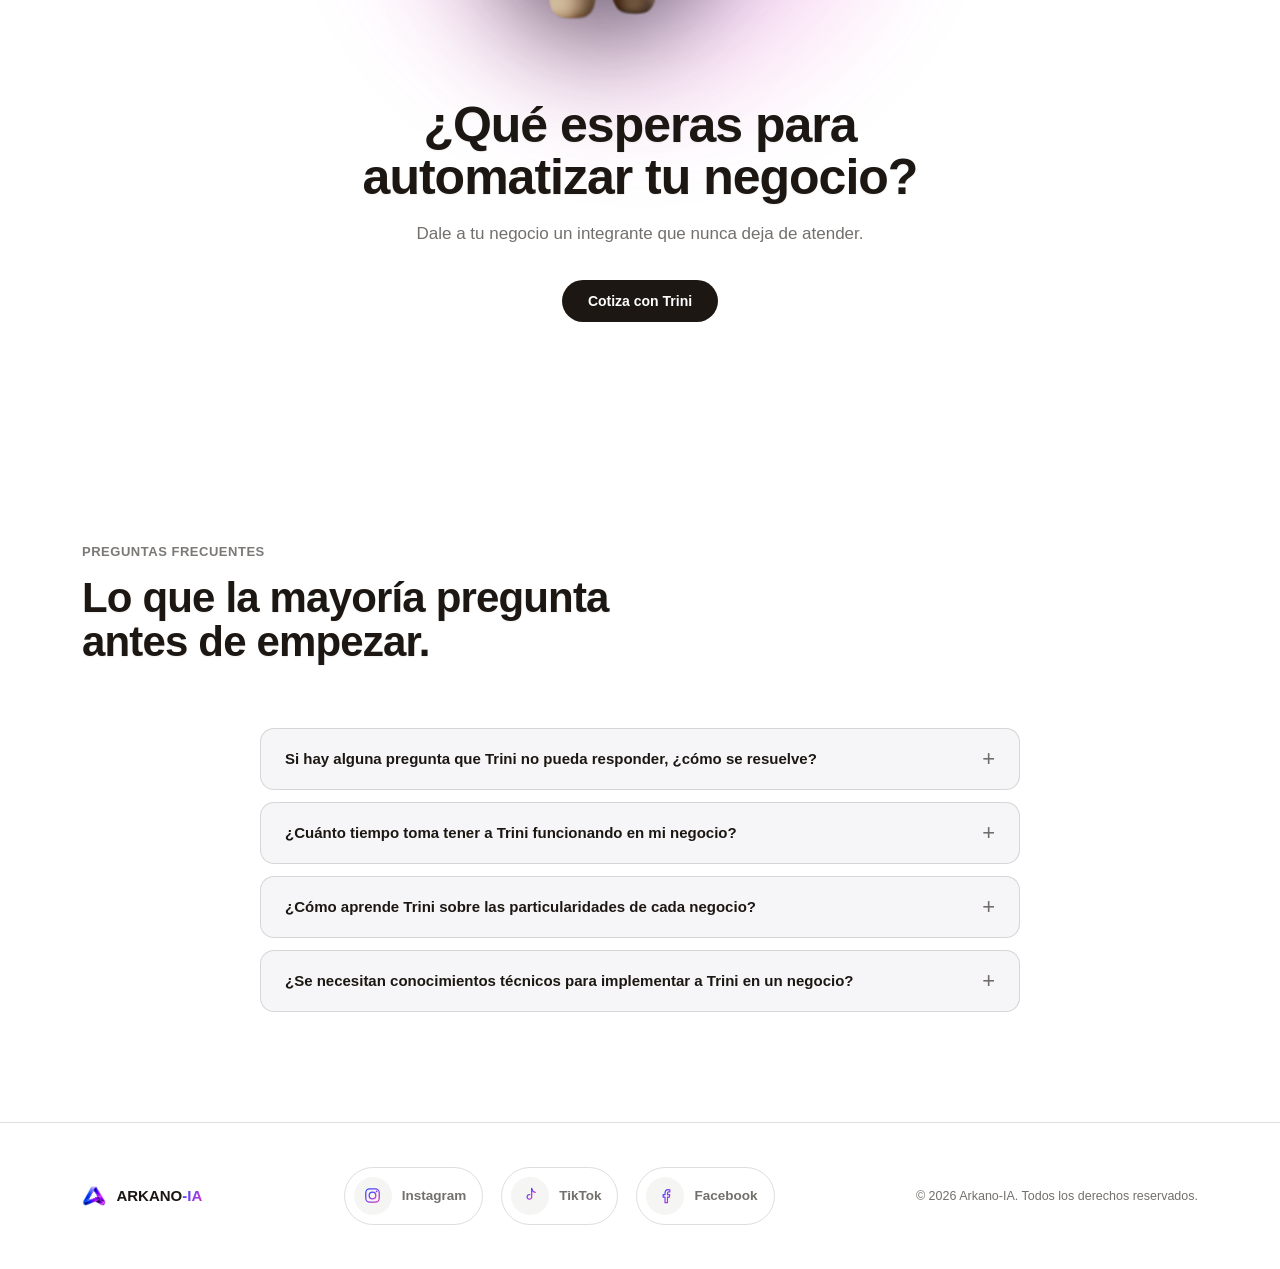
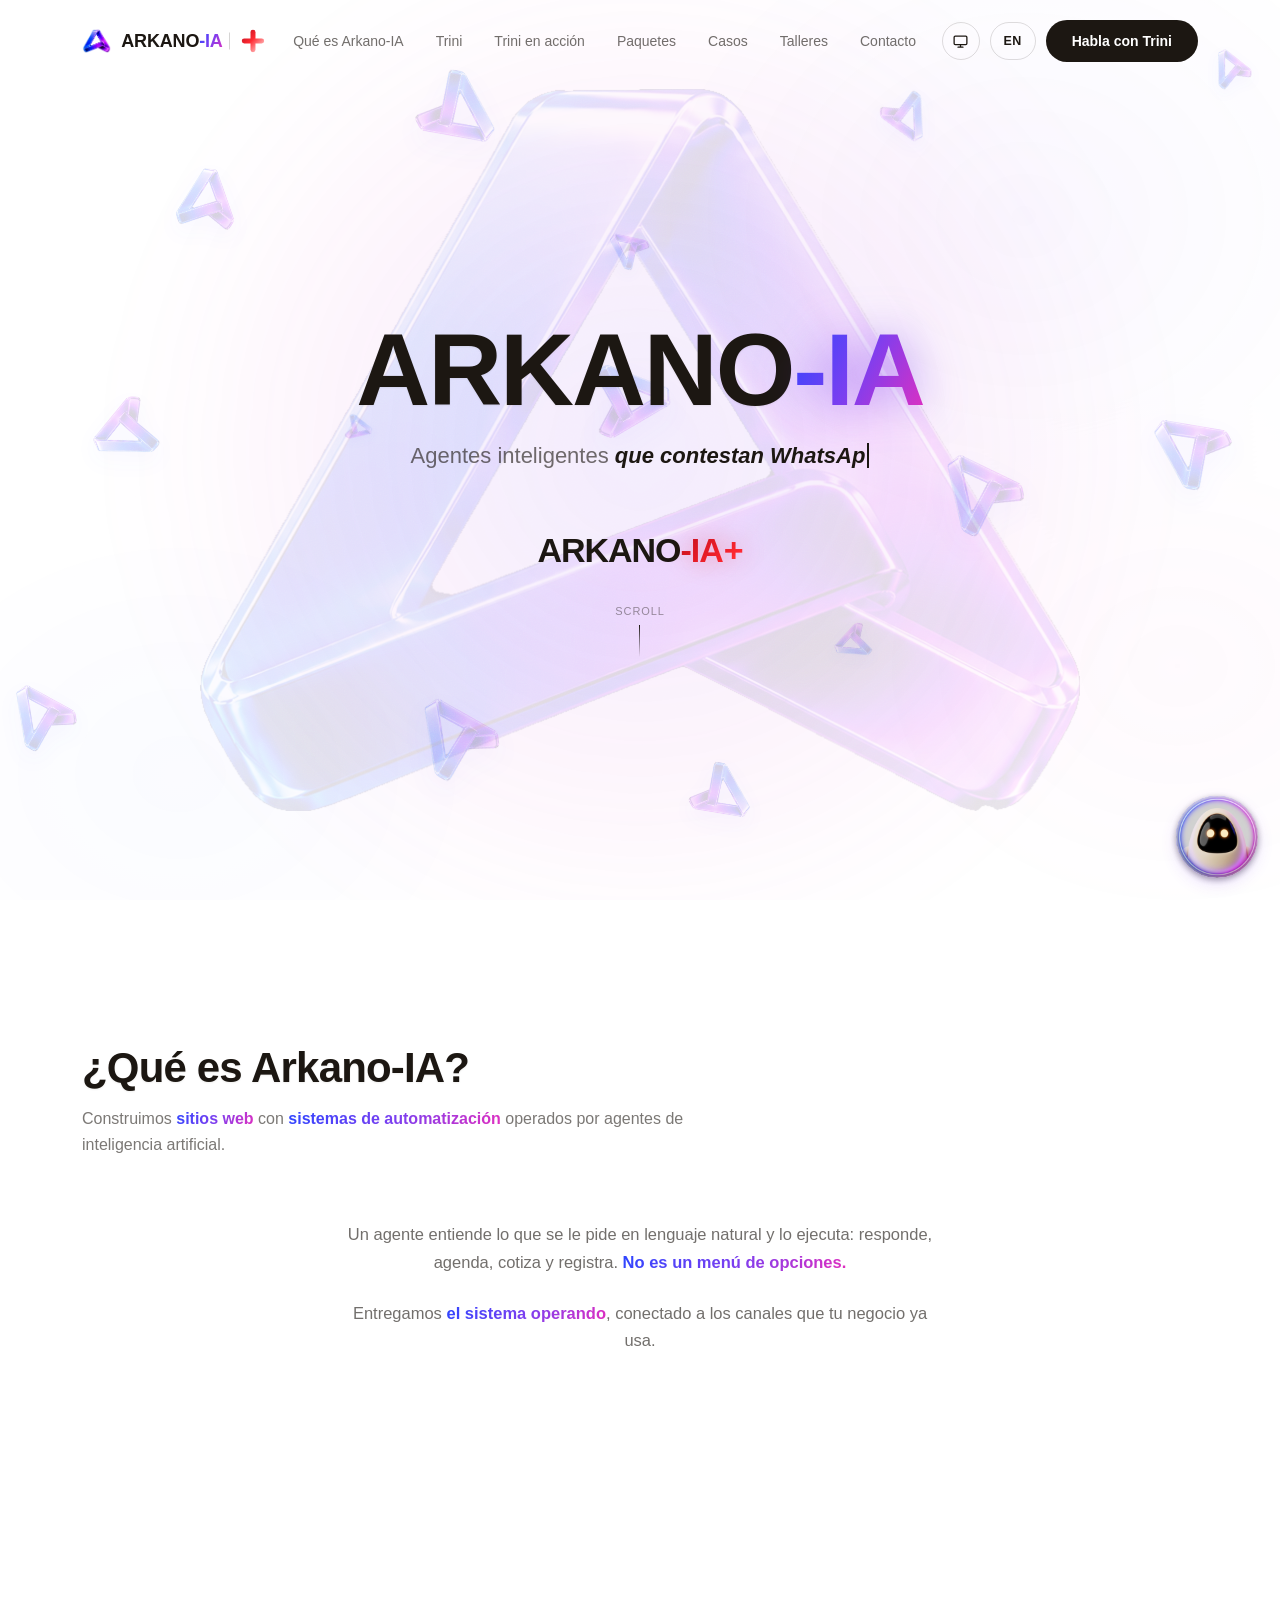
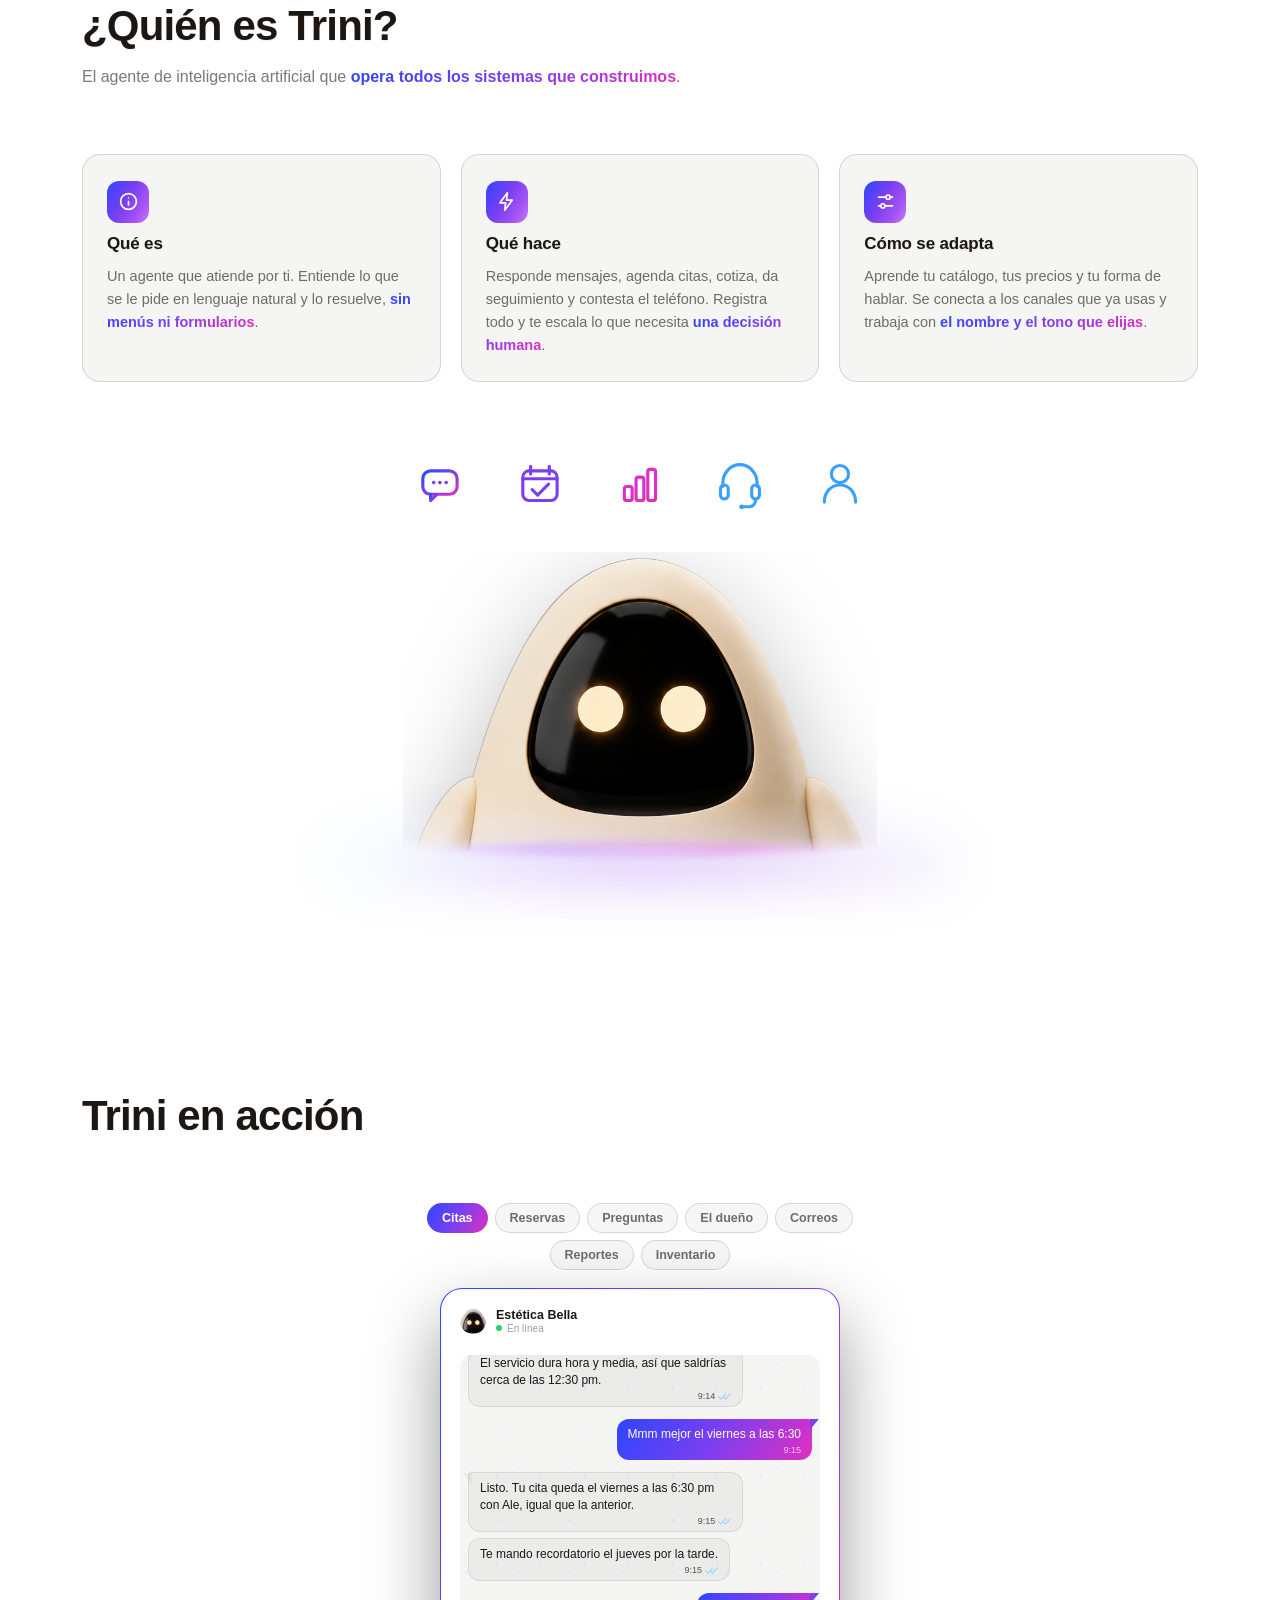
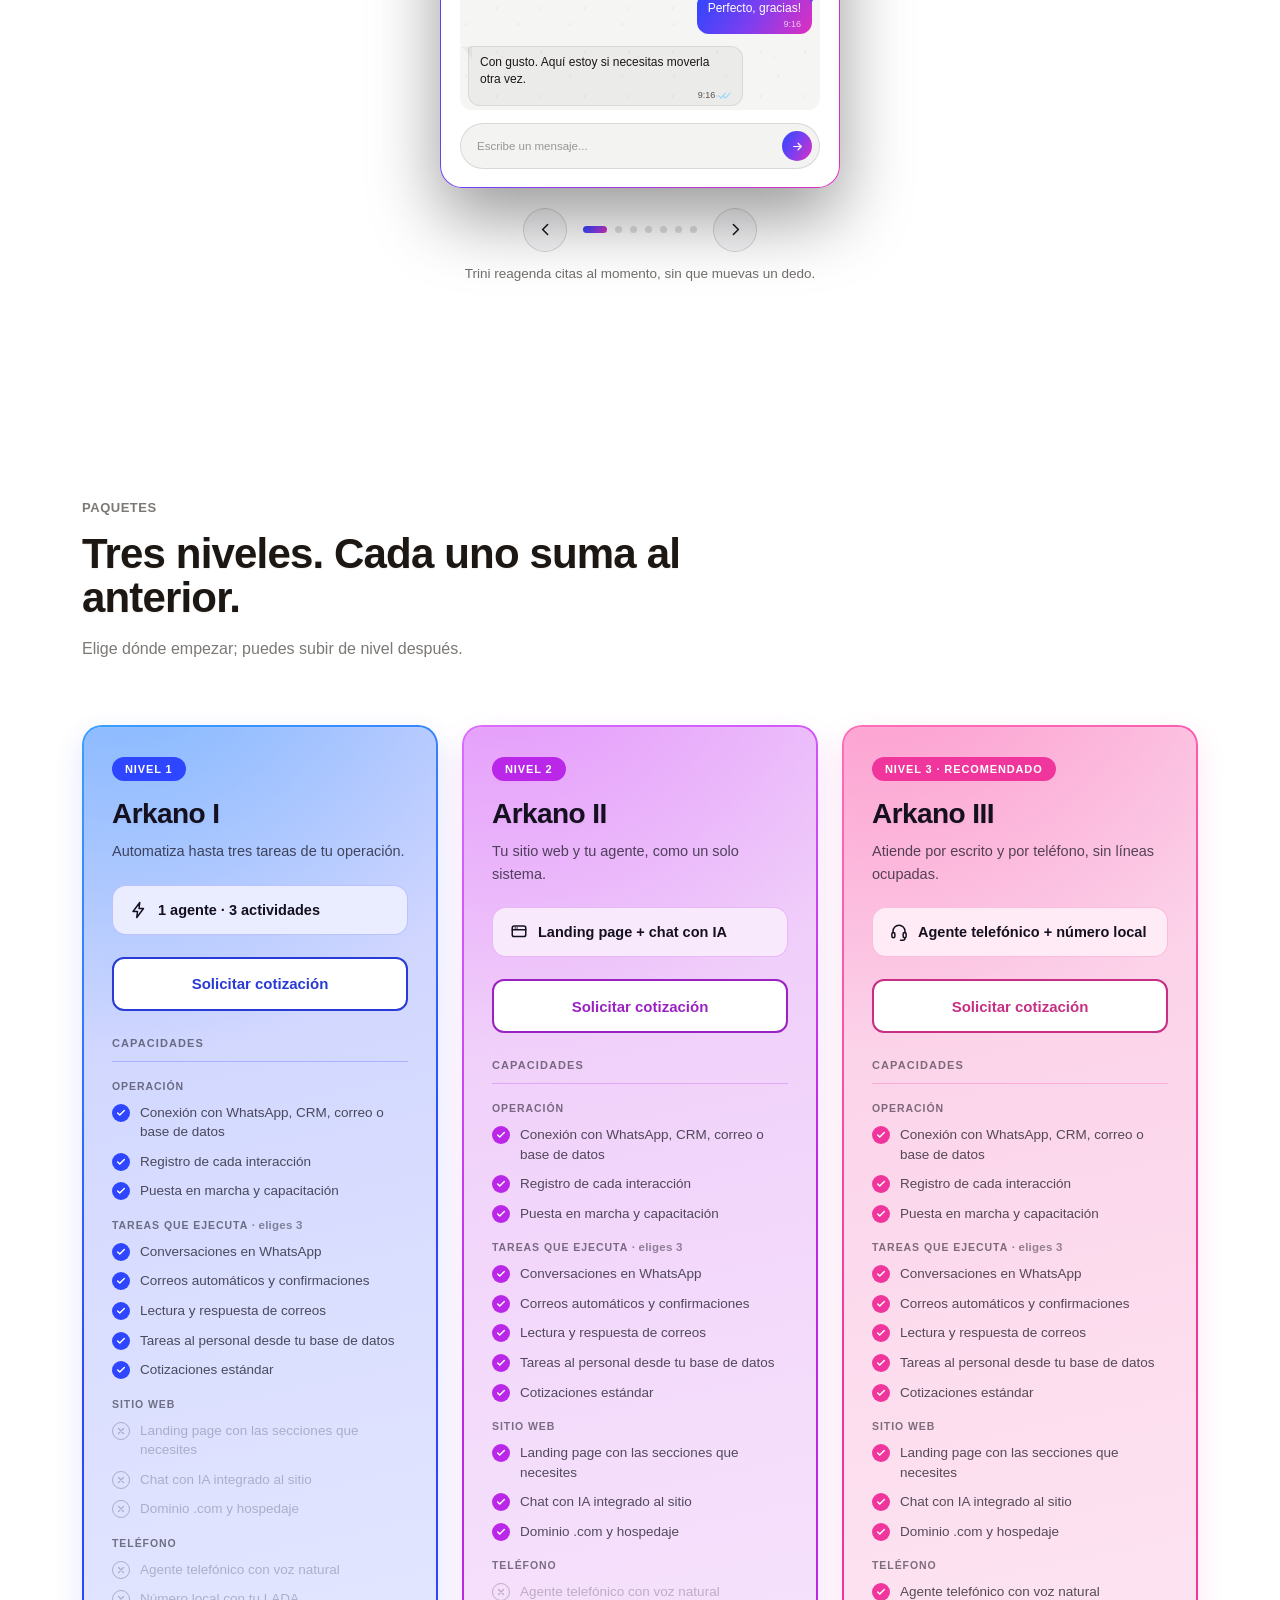
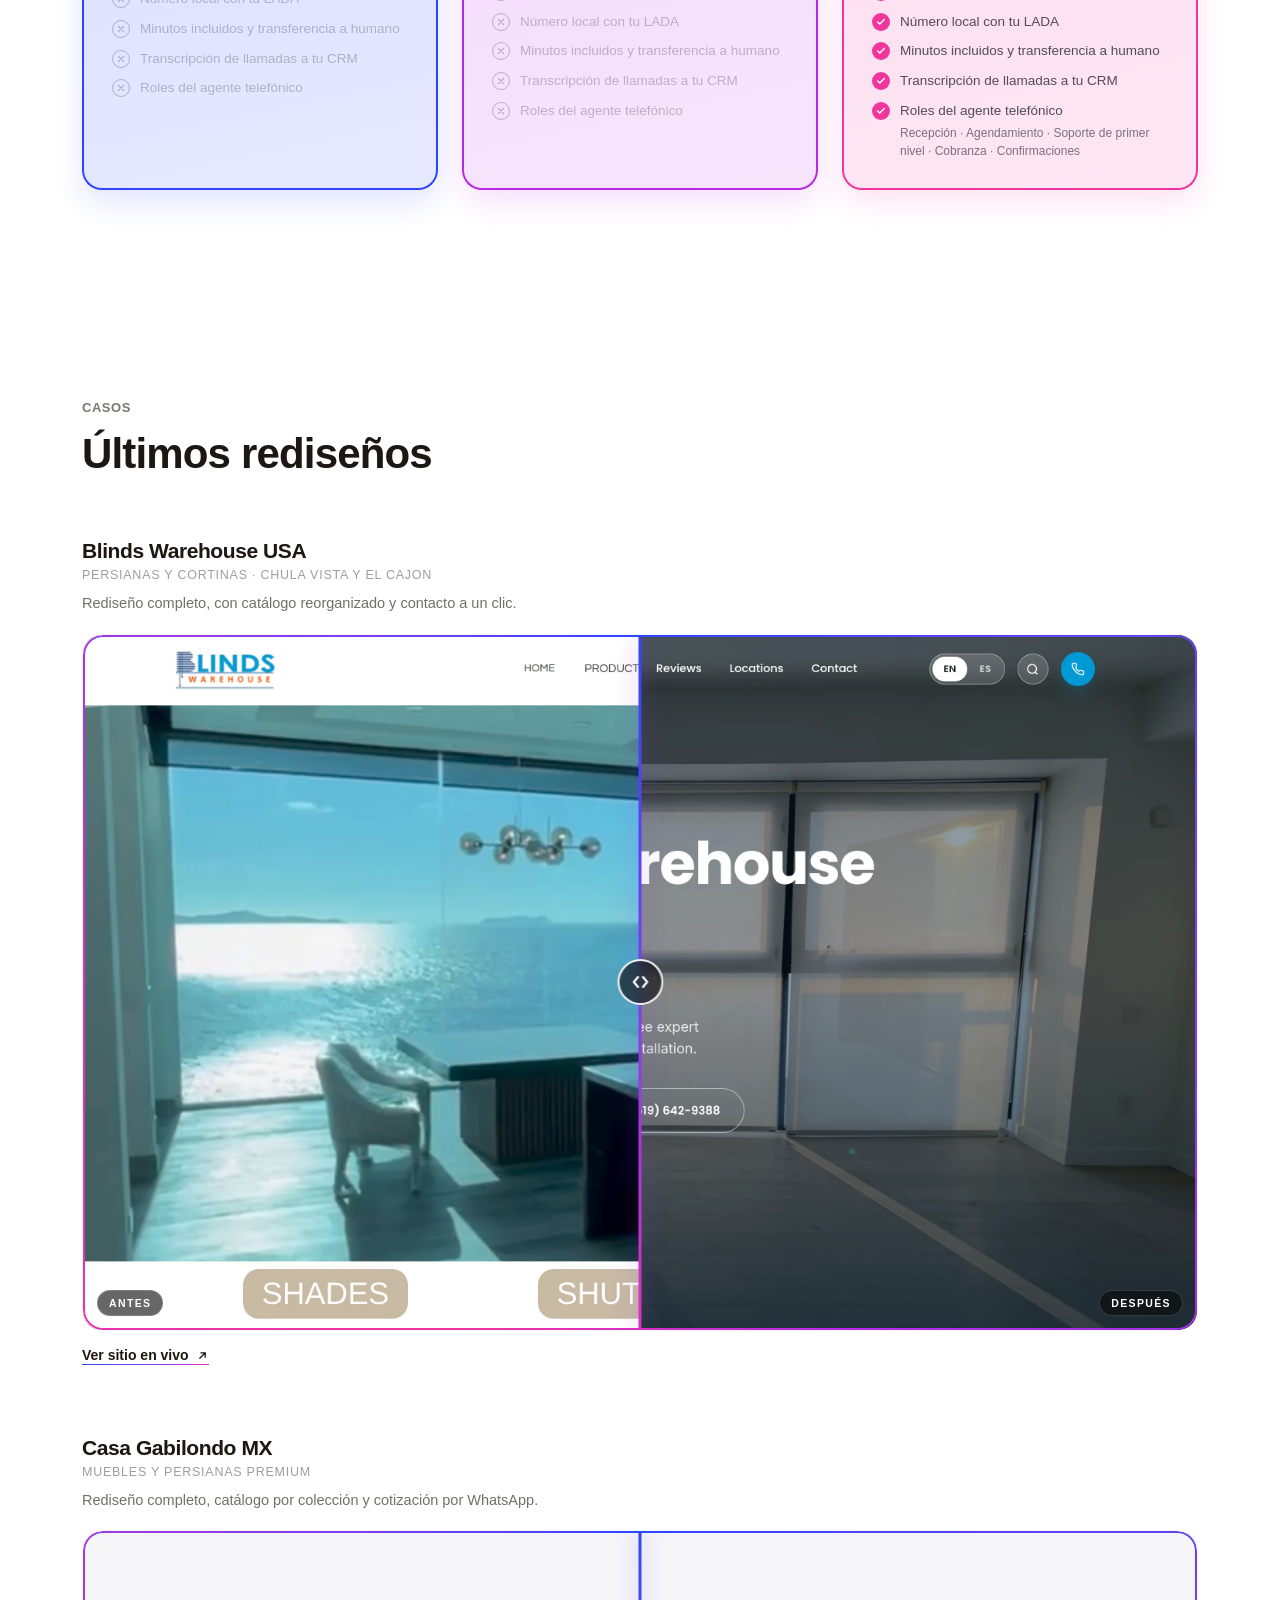
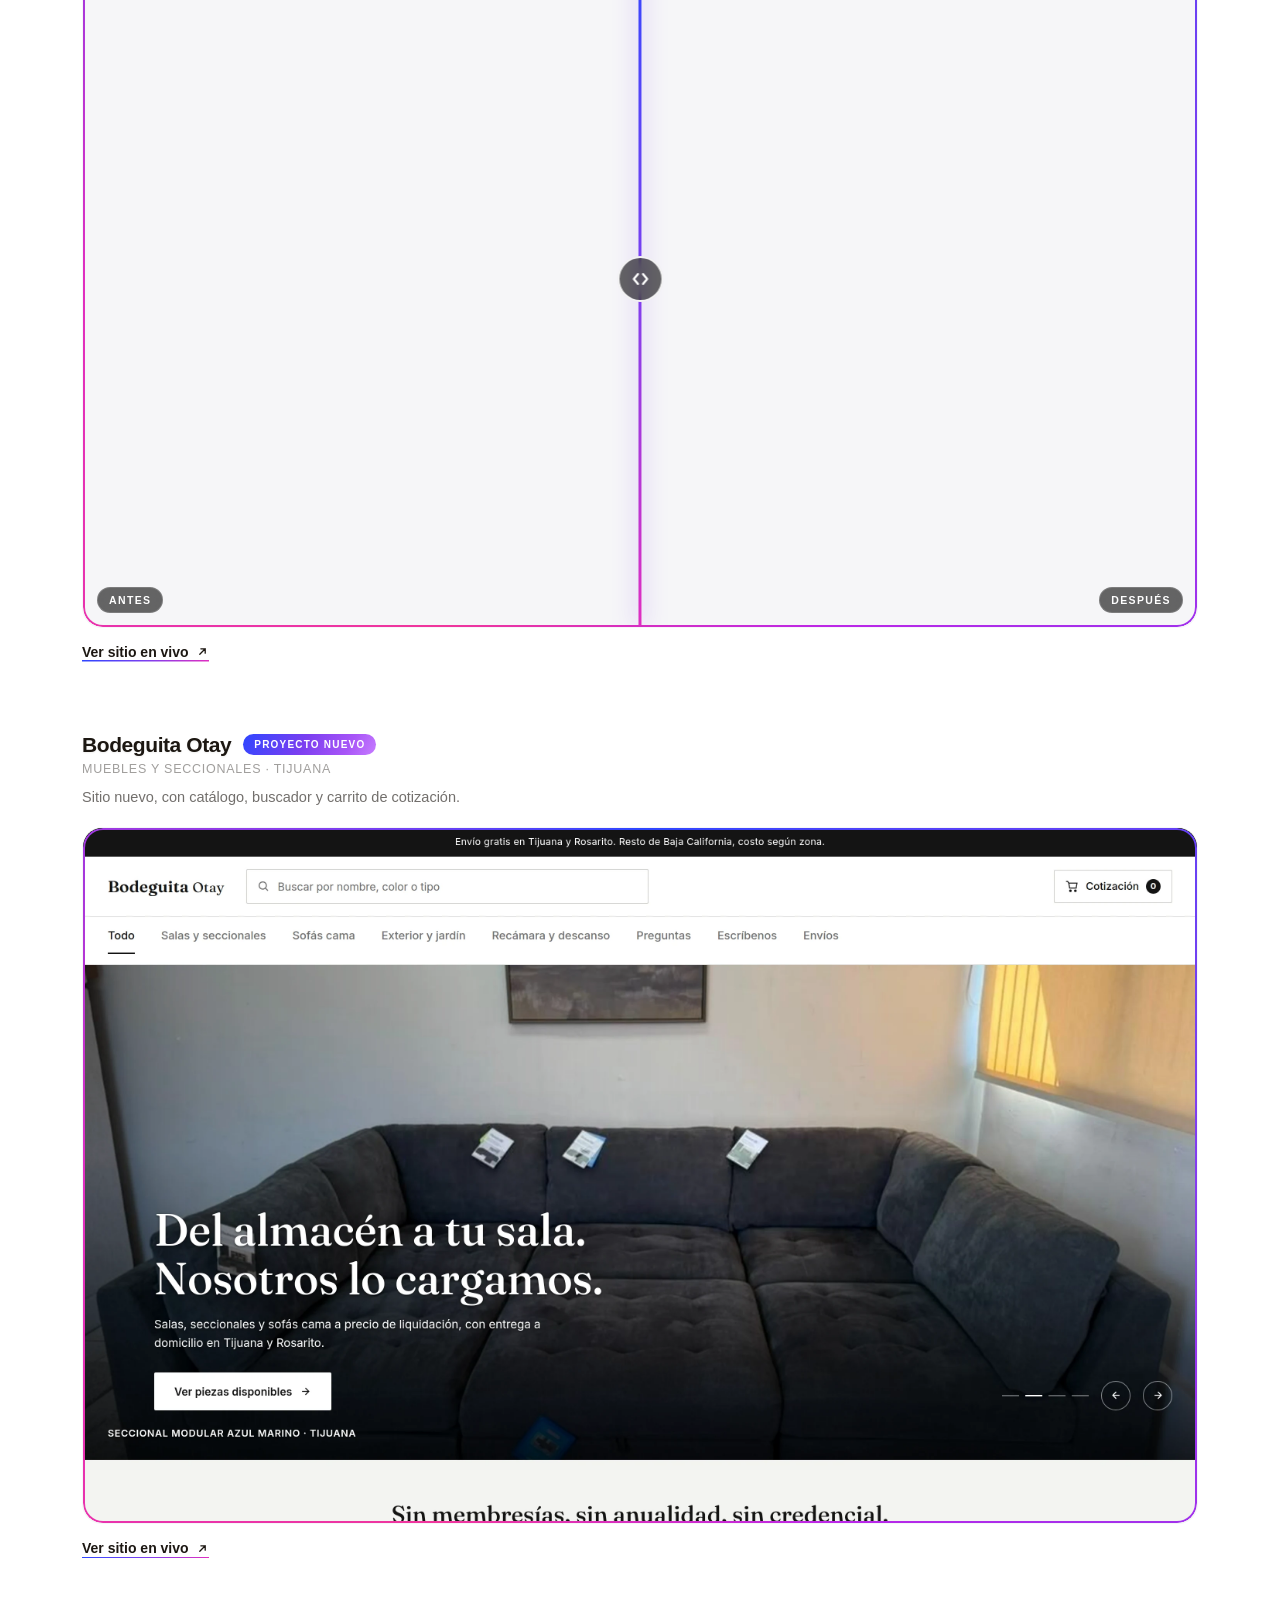
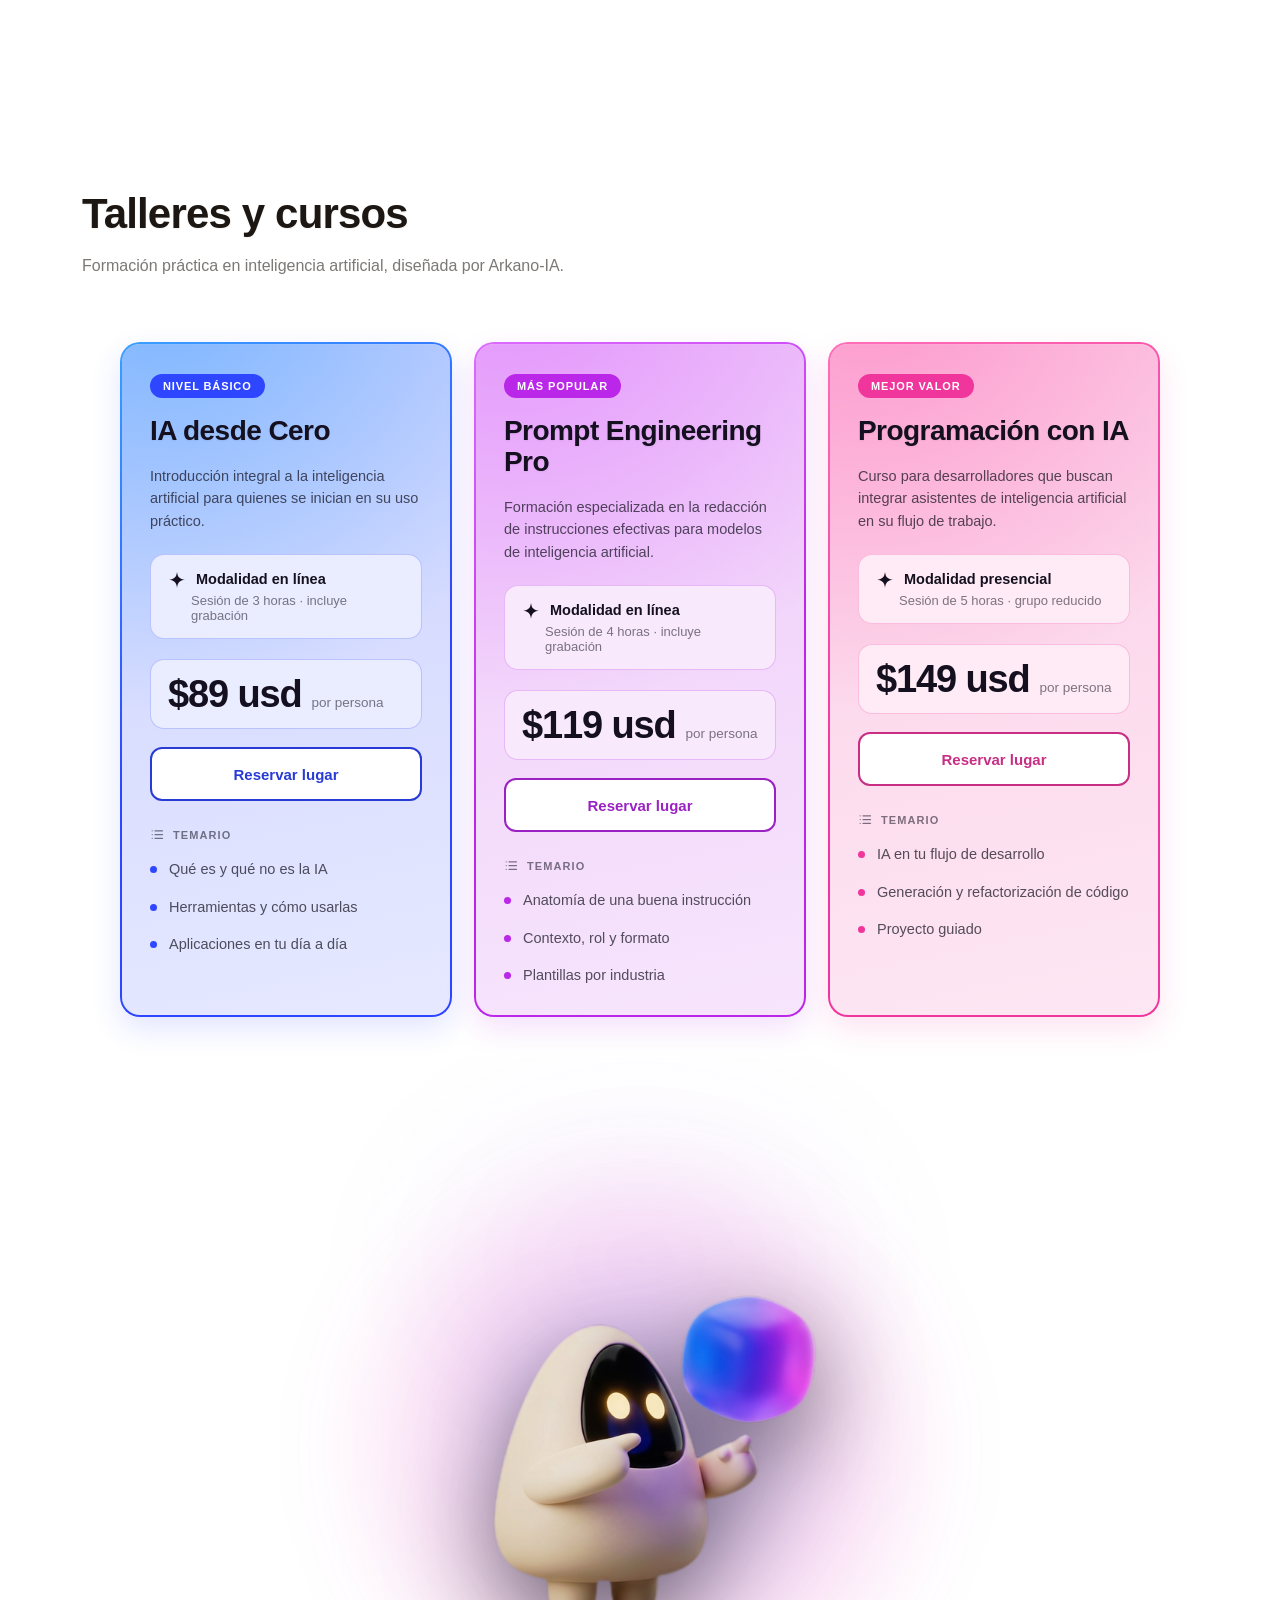
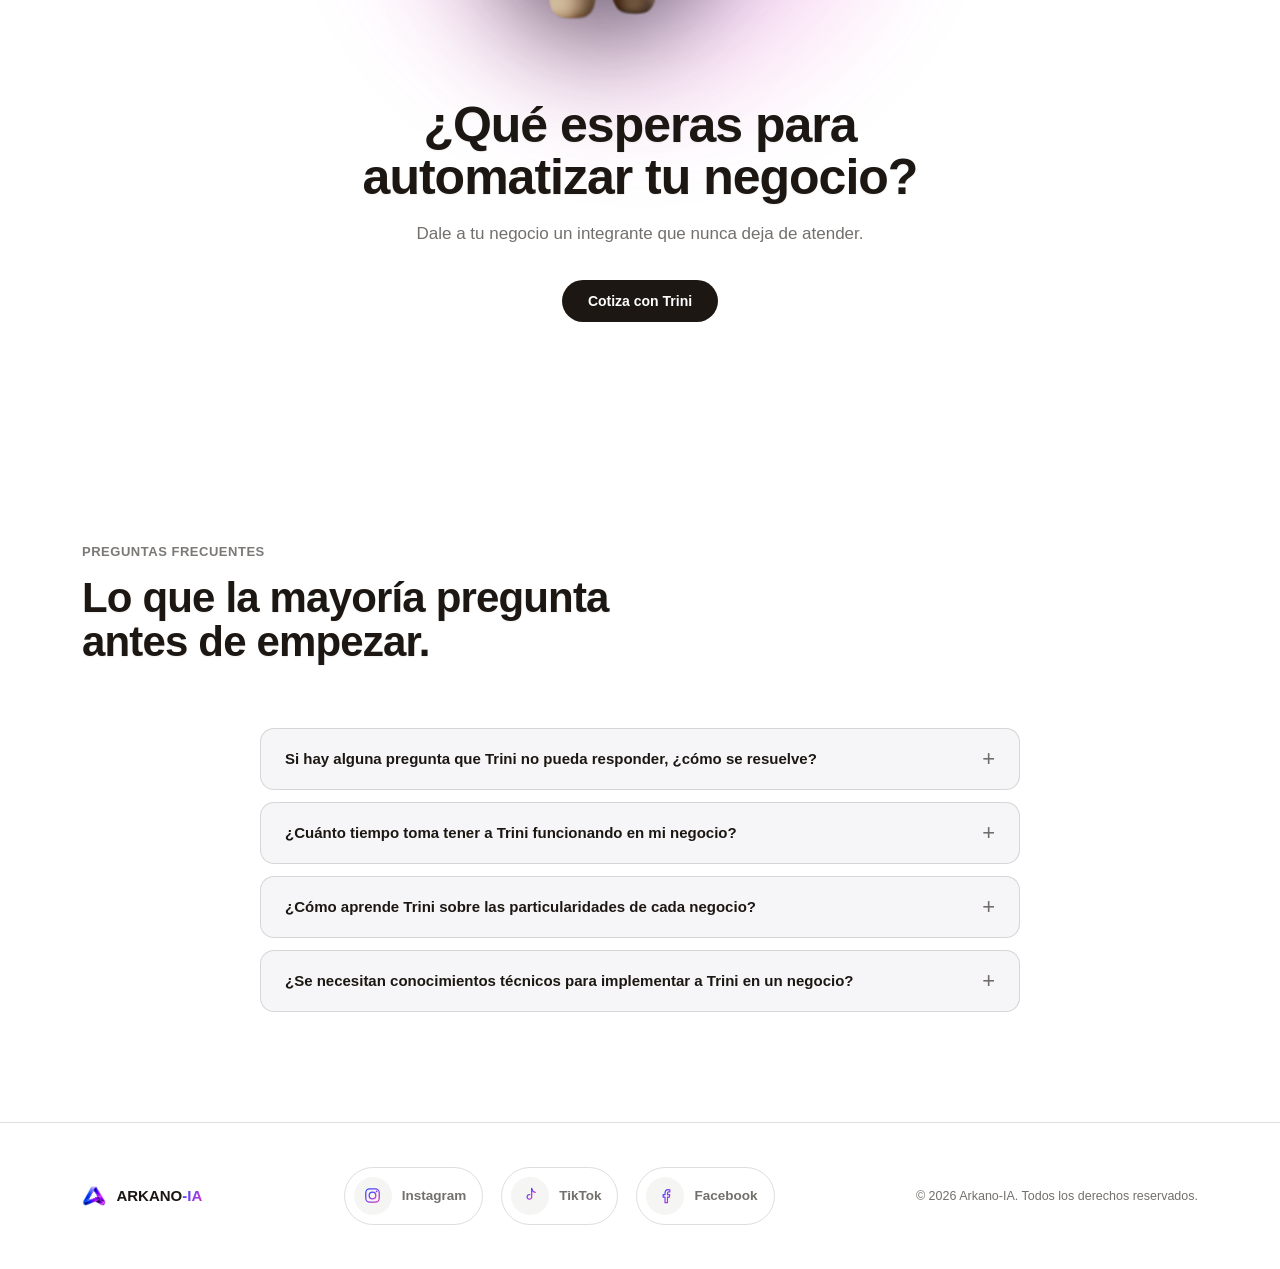
